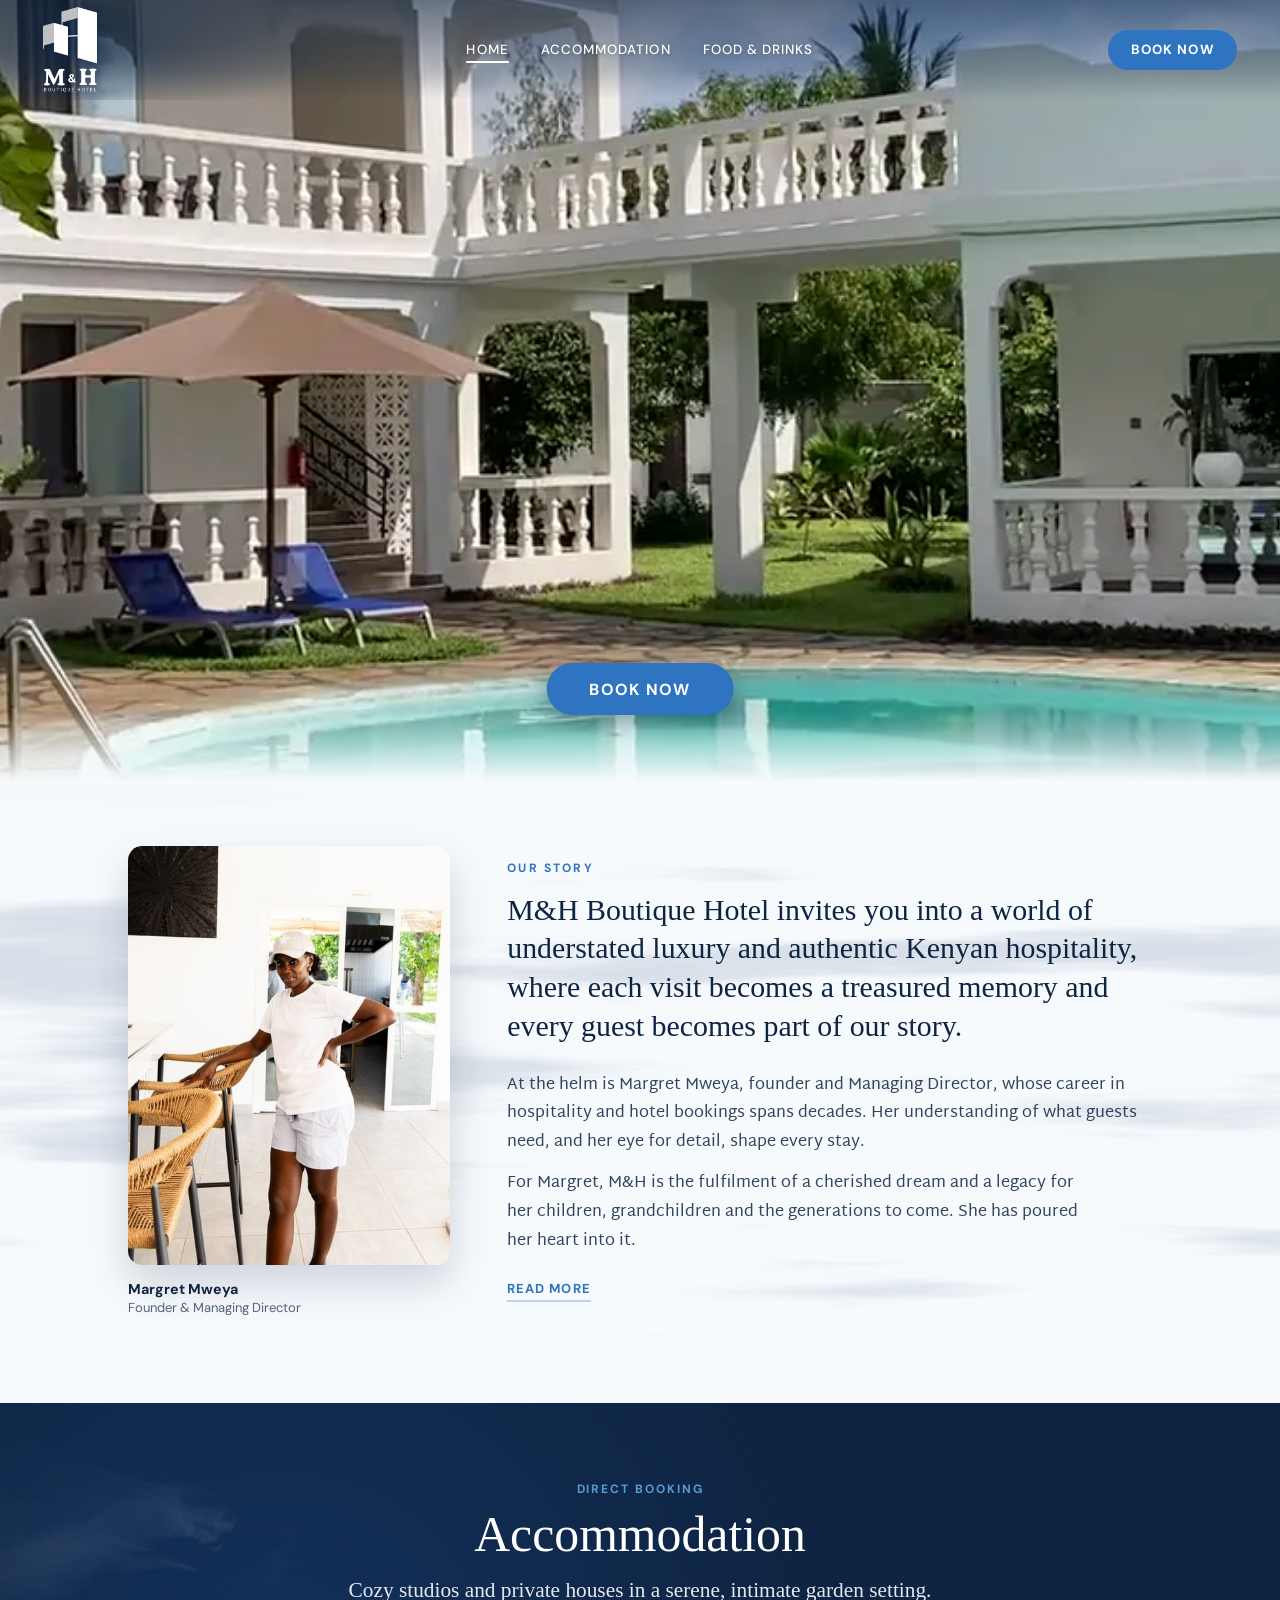
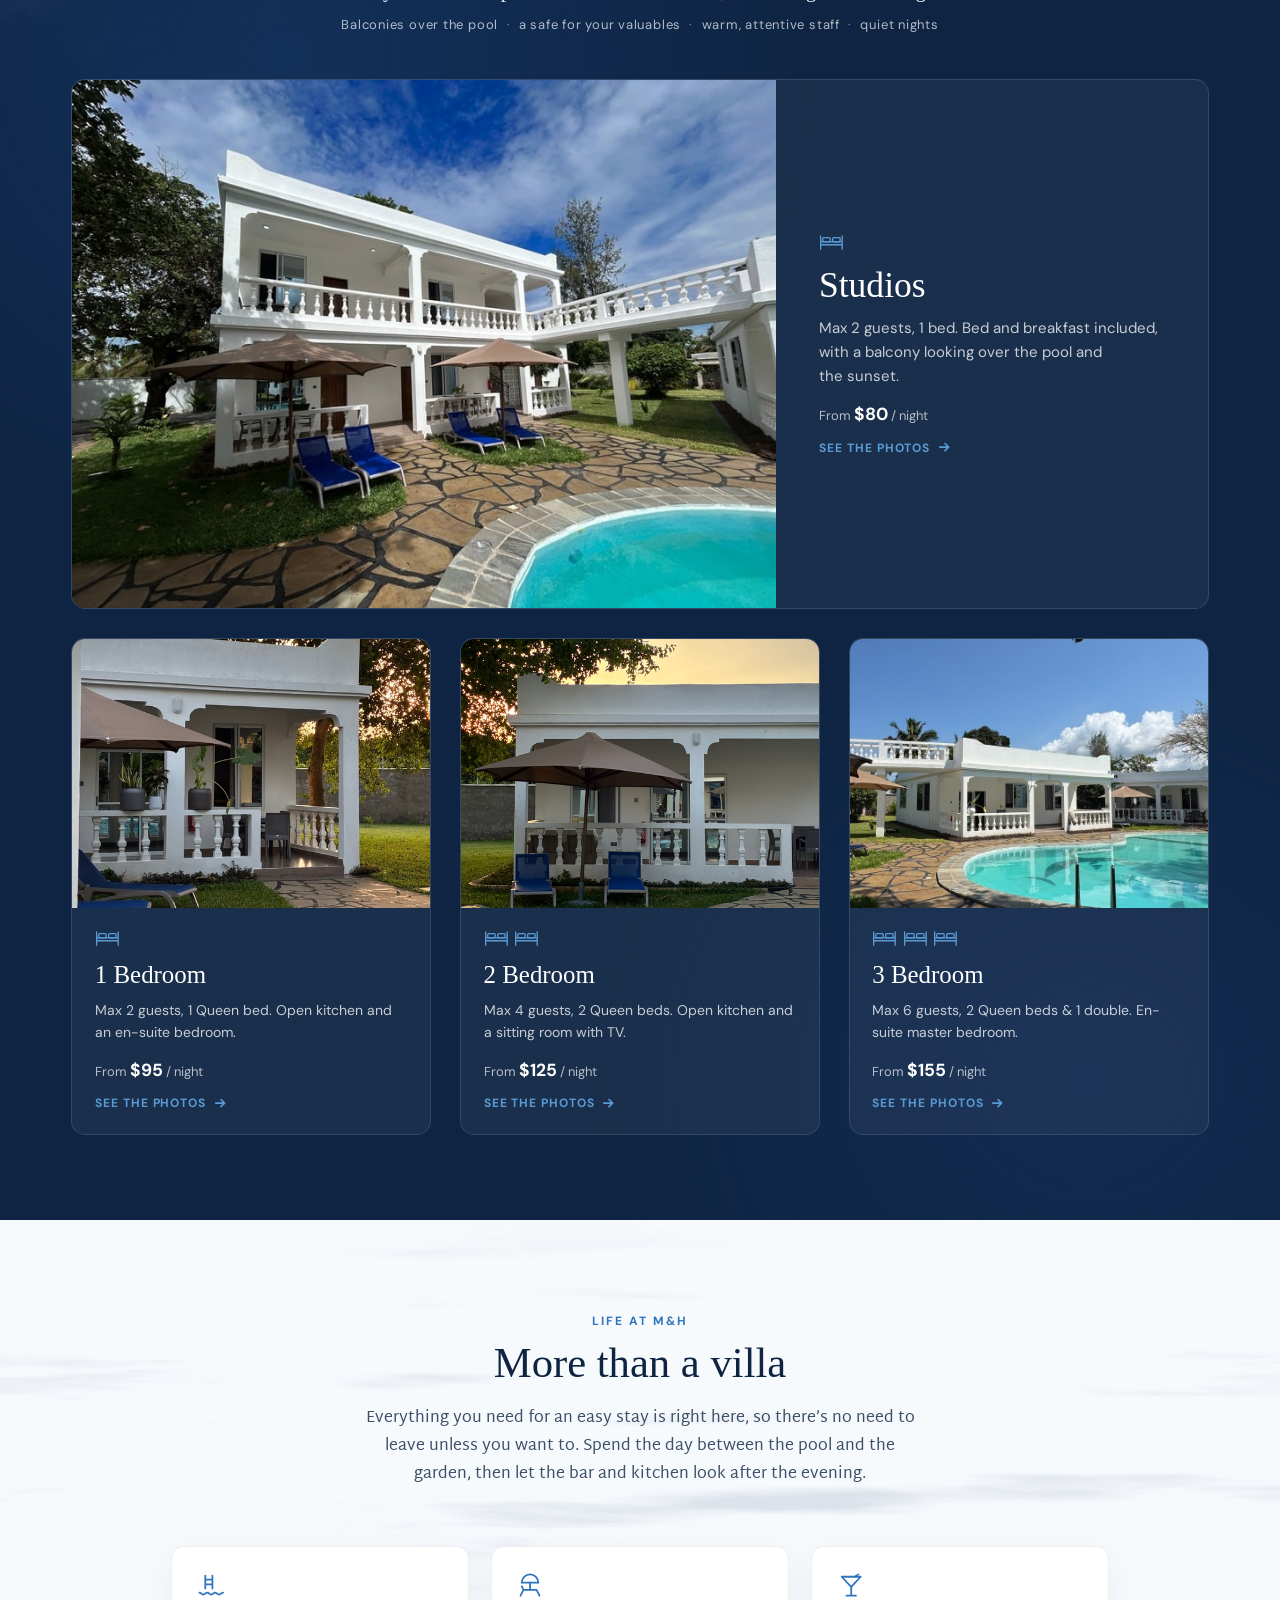
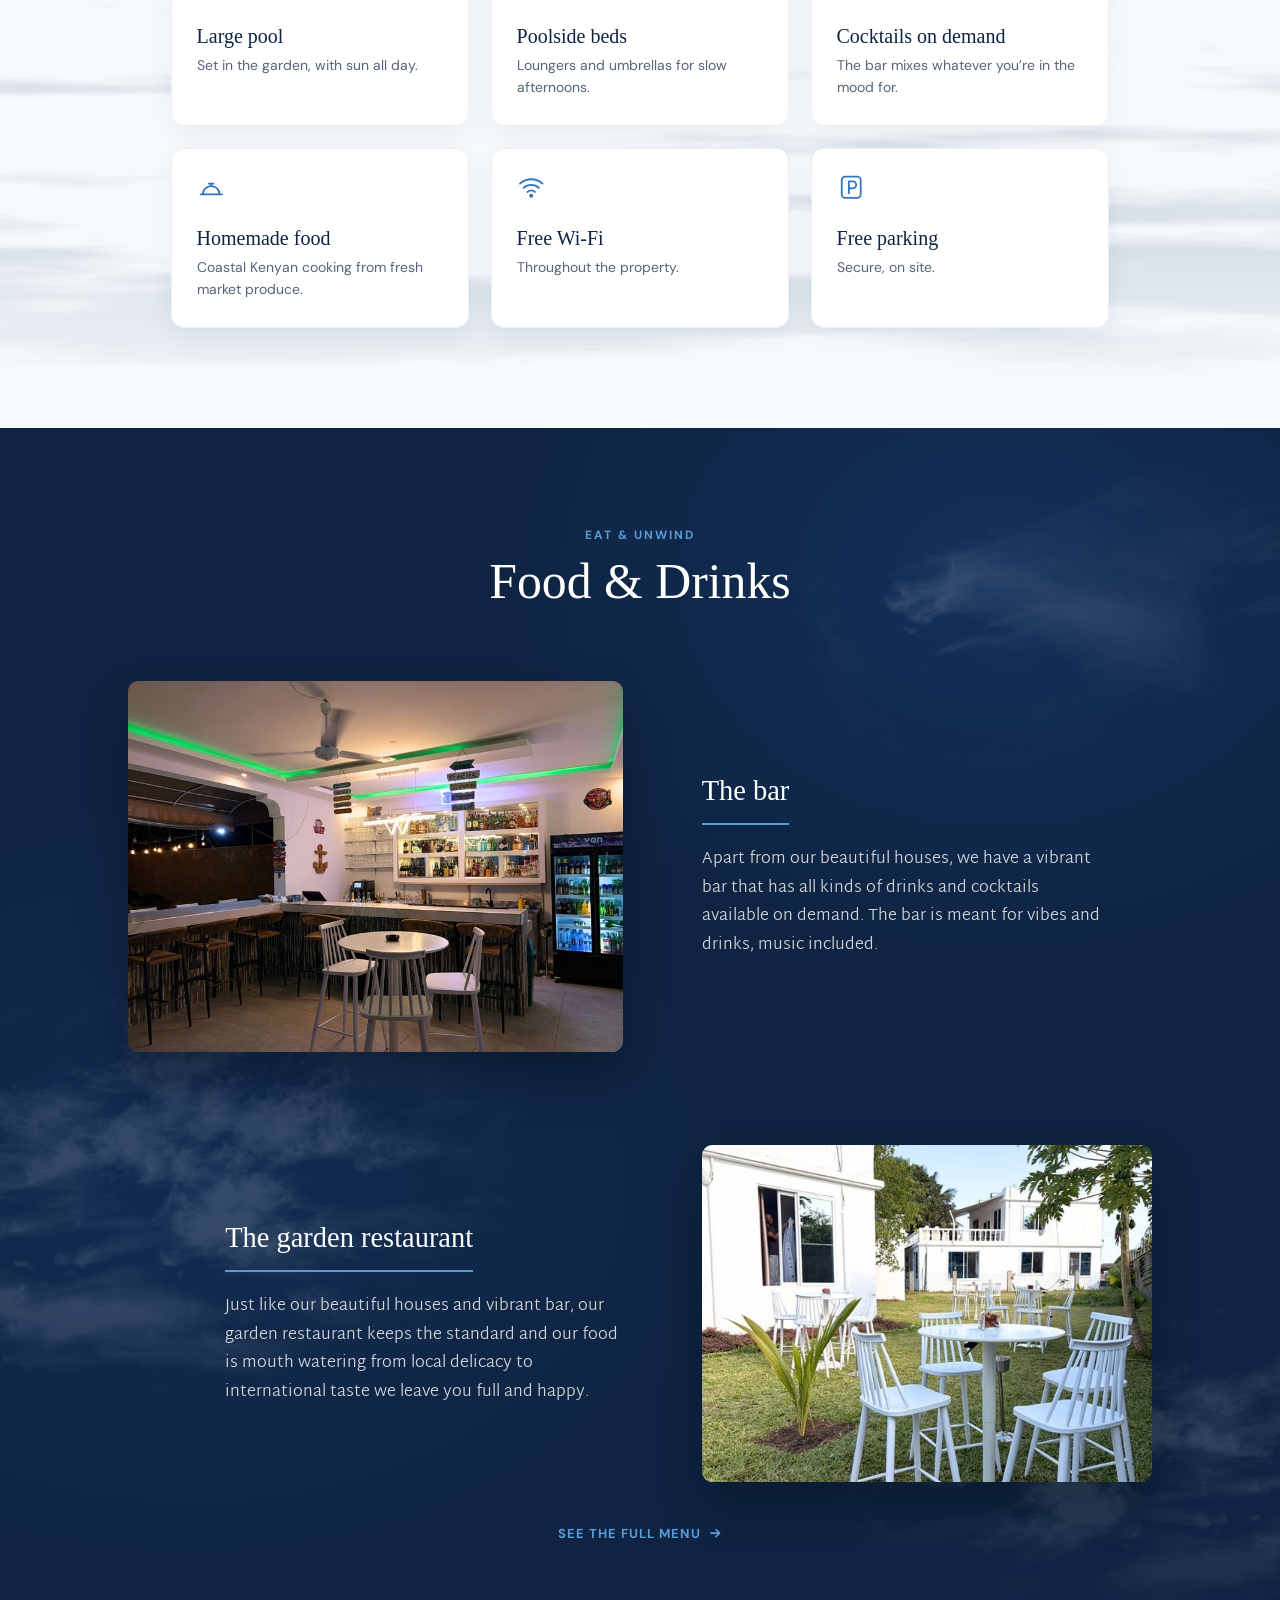
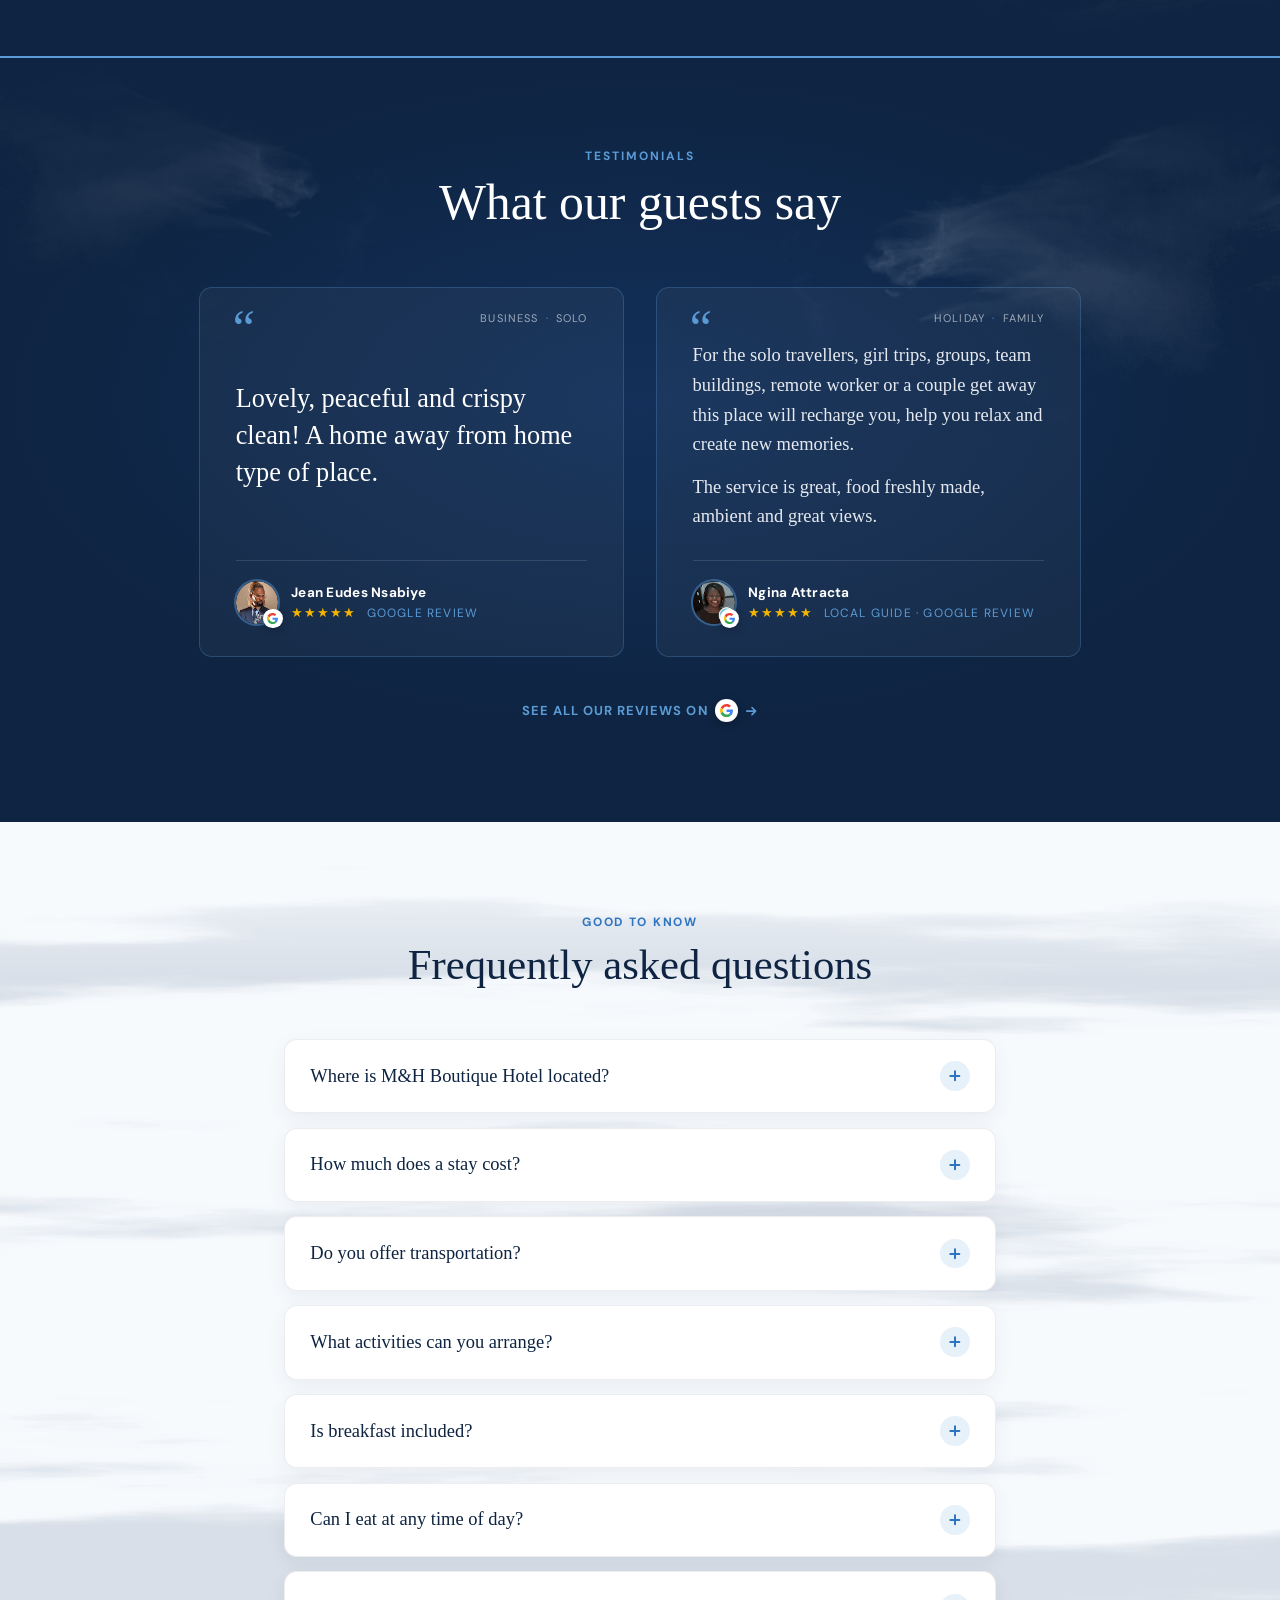
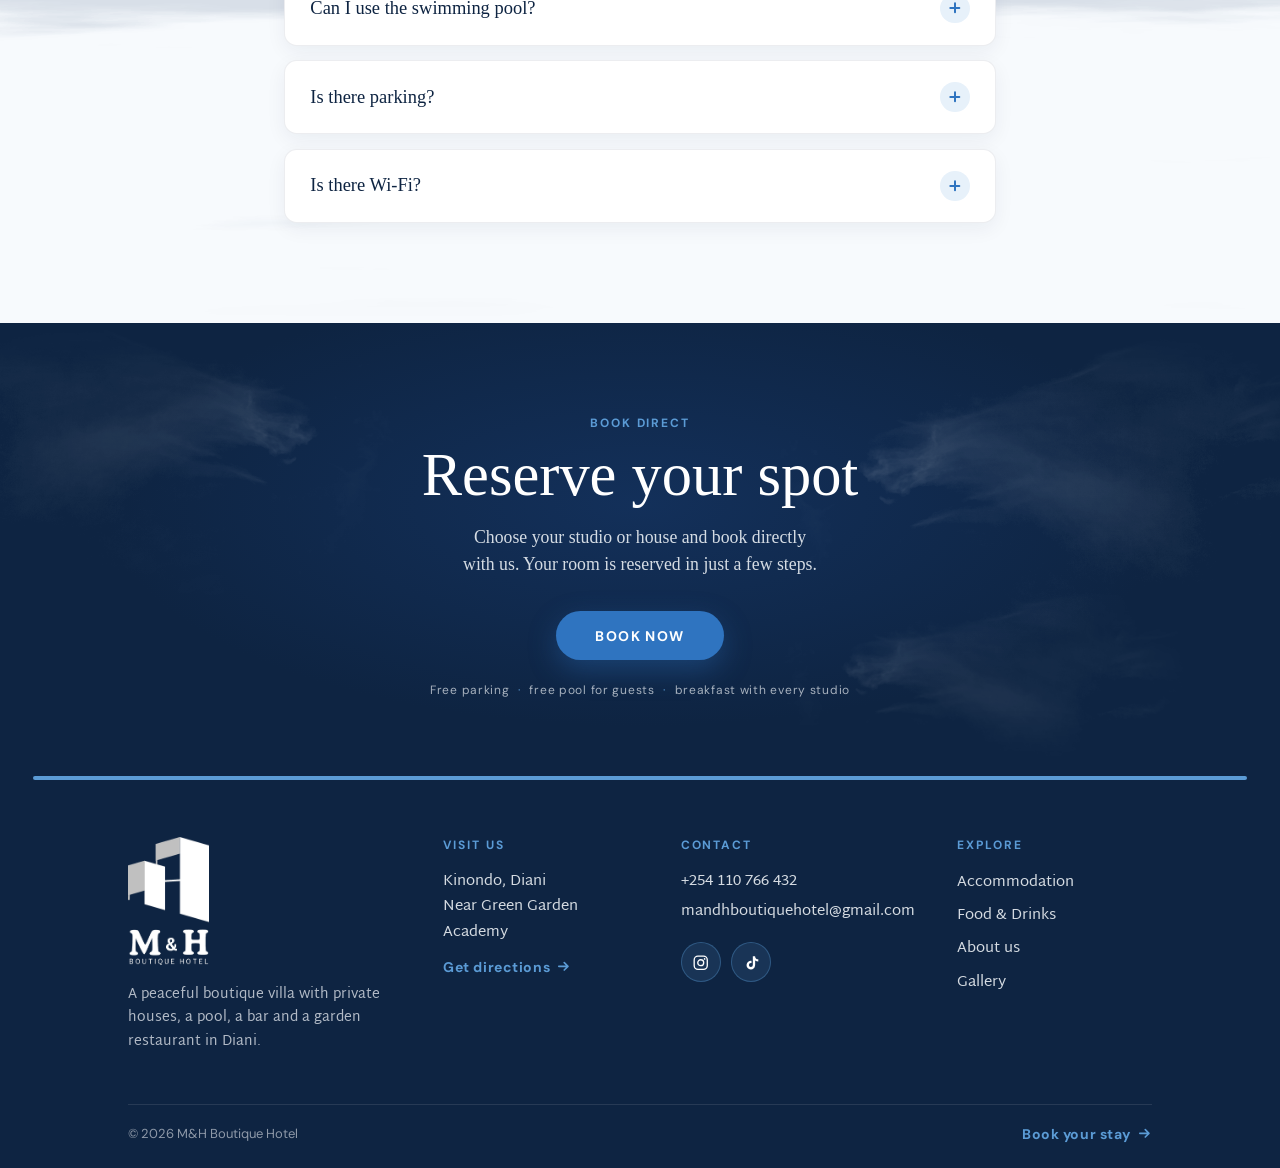
==== index.html @ e30b6ee9 "Home: clouds thicken down the page Accommodation keeps two smaller, scattered strands; Food & Drinks" ====
<!doctype html>
<html lang="en">
<head>
  <meta charset="utf-8">
  <meta name="viewport" content="width=device-width, initial-scale=1">
  <title>M&amp;H BOUTIQUE HOTEL</title>
  <meta name="description" content="M&H Boutique Hotel – an oasis of peace just outside Diani Beach, Kenya. Studios and 1, 2 and 3 bedroom houses with pool, bar and restaurant.">
  <link rel="icon" type="image/png" href="assets/images/logo.png">
  <link rel="preconnect" href="https://fonts.googleapis.com">
  <link rel="preconnect" href="https://fonts.gstatic.com" crossorigin>
  <link href="https://fonts.googleapis.com/css2?family=DM+Sans:wght@300;400;700&family=Martel+Sans:wght@200;300;400;600;700&family=Tinos:ital,wght@0,400;0,700;1,400&display=swap" rel="stylesheet">
  <link rel="stylesheet" href="css/style.css">
</head>
<body>
<header class="site-header overlay">
  <a class="brand" href="index.html" aria-label="M&amp;H Boutique Hotel, home">
    <img class="logo-light" src="assets/images/logo-stack.png" alt="" width="191" height="300">
    <img class="logo-dark" src="assets/images/logo-stack-navy.png" alt="" width="191" height="300">
  </a>
  <nav class="nav" id="site-nav" aria-label="Main">
    <a href="index.html" class="active" aria-current="page">Home</a>
    <a href="accommodation.html">Accommodation</a>
    <a href="food-drinks.html">Food &amp; Drinks</a>
    <a href="accommodation.html" class="nav-book">Book Now</a>
  </nav>
  <a href="accommodation.html" class="nav-cta">Book Now</a>
  <button class="nav-toggle" aria-label="Open menu" aria-controls="site-nav" aria-expanded="false"><span></span><span></span><span></span></button>
</header>
<main>

<section class="section hero" aria-label="Welcome">
  <div class="ph bg-photo" style="aspect-ratio:1440/768"><picture><source media="(max-width: 767px)" srcset="assets/images/hero-mobile-poster.webp" type="image/webp"><img src="assets/images/hero.jpg" alt="The pool and villas of M&amp;H Boutique Hotel" style="left:-1.53%;top:-24.09%;width:105.28%;height:148.05%" fetchpriority="high"></picture></div>
  <!-- Phones only: js/main.js attaches the sources, so desktop never downloads the video -->
  <video class="hero-video" muted loop playsinline preload="none" aria-hidden="true" data-av1="assets/video/hero-mobile-av1.mp4" data-mp4="assets/video/hero-mobile.mp4"></video>
  <h1 class="visually-hidden">M&amp;H Boutique Hotel, Diani</h1>
  <a class="abs center-x btn-cta" href="accommodation.html">Book Now</a>
</section>

<section class="section story" aria-labelledby="story-title">
  <div class="story-wrap">
    <figure class="story-photo">
      <img src="assets/images/margret-founder.jpg" alt="Margret Mweya, founder and Managing Director of M&amp;H Boutique Hotel" width="533" height="609">
      <figcaption><strong>Margret Mweya</strong>Founder &amp; Managing Director</figcaption>
    </figure>

    <div class="story-text">
      <h2 id="story-title">Our Story</h2>
      <p class="story-open">M&amp;H Boutique Hotel invites you into a world of understated luxury and authentic Kenyan
      hospitality, where each visit becomes a treasured memory and every guest becomes part of our story.</p>

      <p>At the helm is Margret Mweya, founder and Managing Director, whose career in hospitality and hotel
      bookings spans decades. Her understanding of what guests need, and her eye for detail, shape every stay.</p>
      <p>For Margret, M&amp;H is the fulfilment of a cherished dream and a legacy for her children, grandchildren
      and the generations to come. She has poured her heart&nbsp;into&nbsp;it.</p>
      <a class="story-link" href="about-us.html#story" aria-label="Read more of Margret’s story">Read more</a>

    </div>
  </div>
</section>

<section class="section sky-section acc" id="houses" aria-labelledby="acc-title">
  <div class="sky-layer" aria-hidden="true">
    <img class="cirrus cirrus--wisp" src="assets/images/cirrus-wisp.webp" alt="" loading="lazy">
    <img class="cirrus cirrus--streaks" src="assets/images/cirrus-streaks.webp" alt="" loading="lazy">
  </div>
  <div class="acc-wrap">
    <header class="acc-head">
      <p class="section-eyebrow">Direct booking</p>
      <h2 id="acc-title">Accommodation</h2>
      <p class="acc-lead">Cozy studios and private houses in a serene, intimate garden setting.</p>
      <p class="acc-perks">Balconies over the pool <span aria-hidden="true">·</span> a safe for your valuables <span aria-hidden="true">·</span> warm, attentive staff <span aria-hidden="true">·</span> quiet nights</p>
    </header>
    <div class="acc-grid">
    <a class="acc-card acc-card--wide" href="accommodation.html#studio-rooms" data-room-gallery="gallery-studios" aria-haspopup="dialog">
      <div class="acc-photo"><img src="assets/images/2985c23bfe01b9428196220fec3acae5.jpg" alt="Studio rooms at M&amp;H Boutique Hotel, beside the pool" style="object-position:40% 45%" loading="lazy"></div>
      <div class="acc-body">
        <div class="acc-beds"><svg viewBox="0 0 30 22" aria-hidden="true"><path d="M2 20V3M28 20V3M2 14h26M2 10.5h26"/><rect x="4.5" y="5.5" width="9" height="5" rx="1.2"/><rect x="16.5" y="5.5" width="9" height="5" rx="1.2"/></svg></div>
        <h3>Studios</h3>
        <p class="acc-info">Max 2 guests, 1 bed. Bed and breakfast included, with a balcony looking over the pool and the sunset.</p>
        <p class="acc-price">From <strong>$80</strong> / night</p>
        <span class="acc-more">See the photos <svg viewBox="0 0 16 16" aria-hidden="true"><path d="M3 8h10M9 4l4 4-4 4"/></svg></span>
      </div>
    </a>
    <a class="acc-card" href="accommodation.html#one-bedroom" data-room-gallery="gallery-one" aria-haspopup="dialog">
      <div class="acc-photo"><img src="assets/images/661b48ffe552a0b518bd520833e53206.jpg" alt="The one bedroom house" style="object-position:50% 55%" loading="lazy"></div>
      <div class="acc-body">
        <div class="acc-beds"><svg viewBox="0 0 30 22" aria-hidden="true"><path d="M2 20V3M28 20V3M2 14h26M2 10.5h26"/><rect x="4.5" y="5.5" width="9" height="5" rx="1.2"/><rect x="16.5" y="5.5" width="9" height="5" rx="1.2"/></svg></div>
        <h3>1 Bedroom</h3>
        <p class="acc-info">Max 2 guests, 1 Queen bed. Open kitchen and an en-suite bedroom.</p>
        <p class="acc-price">From <strong>$95</strong> / night</p>
        <span class="acc-more">See the photos <svg viewBox="0 0 16 16" aria-hidden="true"><path d="M3 8h10M9 4l4 4-4 4"/></svg></span>
      </div>
    </a>
    <a class="acc-card" href="accommodation.html#two-bedroom" data-room-gallery="gallery-two" aria-haspopup="dialog">
      <div class="acc-photo"><img src="assets/images/17254d02a615ac41cd992921decb5b8c.png" alt="The two bedroom house" style="object-position:50% 62%" loading="lazy"></div>
      <div class="acc-body">
        <div class="acc-beds"><svg viewBox="0 0 30 22" aria-hidden="true"><path d="M2 20V3M28 20V3M2 14h26M2 10.5h26"/><rect x="4.5" y="5.5" width="9" height="5" rx="1.2"/><rect x="16.5" y="5.5" width="9" height="5" rx="1.2"/></svg><svg viewBox="0 0 30 22" aria-hidden="true"><path d="M2 20V3M28 20V3M2 14h26M2 10.5h26"/><rect x="4.5" y="5.5" width="9" height="5" rx="1.2"/><rect x="16.5" y="5.5" width="9" height="5" rx="1.2"/></svg></div>
        <h3>2 Bedroom</h3>
        <p class="acc-info">Max 4 guests, 2 Queen beds. Open kitchen and a sitting room with TV.</p>
        <p class="acc-price">From <strong>$125</strong> / night</p>
        <span class="acc-more">See the photos <svg viewBox="0 0 16 16" aria-hidden="true"><path d="M3 8h10M9 4l4 4-4 4"/></svg></span>
      </div>
    </a>
    <a class="acc-card" href="accommodation.html#three-bedroom" data-room-gallery="gallery-three" aria-haspopup="dialog">
      <div class="acc-photo"><img src="assets/images/three-bedroom.jpg" alt="The three bedroom house" style="object-position:50% 50%" loading="lazy"></div>
      <div class="acc-body">
        <div class="acc-beds"><svg viewBox="0 0 30 22" aria-hidden="true"><path d="M2 20V3M28 20V3M2 14h26M2 10.5h26"/><rect x="4.5" y="5.5" width="9" height="5" rx="1.2"/><rect x="16.5" y="5.5" width="9" height="5" rx="1.2"/></svg><svg viewBox="0 0 30 22" aria-hidden="true"><path d="M2 20V3M28 20V3M2 14h26M2 10.5h26"/><rect x="4.5" y="5.5" width="9" height="5" rx="1.2"/><rect x="16.5" y="5.5" width="9" height="5" rx="1.2"/></svg><svg viewBox="0 0 30 22" aria-hidden="true"><path d="M2 20V3M28 20V3M2 14h26M2 10.5h26"/><rect x="4.5" y="5.5" width="9" height="5" rx="1.2"/><rect x="16.5" y="5.5" width="9" height="5" rx="1.2"/></svg></div>
        <h3>3 Bedroom</h3>
        <p class="acc-info">Max 6 guests, 2 Queen beds &amp; 1 double. En-suite master bedroom.</p>
        <p class="acc-price">From <strong>$155</strong> / night</p>
        <span class="acc-more">See the photos <svg viewBox="0 0 16 16" aria-hidden="true"><path d="M3 8h10M9 4l4 4-4 4"/></svg></span>
      </div>
    </a>
    </div>
  </div>
</section>

<section class="section amenities" aria-labelledby="amenities-title">
  <div class="amenities-wrap">
    <header class="amenities-head">
      <p class="section-eyebrow">Life at M&amp;H</p>
      <h2 id="amenities-title">More than a villa</h2>
      <p>Everything you need for an easy stay is right here, so there&rsquo;s no need to leave unless you want to.
      Spend the day between the pool and the garden, then let the bar and kitchen look after the evening.</p>
    </header>
    <ul class="amenities-grid">
      <li>
        <svg viewBox="0 0 24 24" aria-hidden="true"><path d="M7 3v11M13 3v11M7 6.5h6M7 10.5h6"/><path d="M2 17.5c1.7 0 1.7 1.5 3.3 1.5s1.7-1.5 3.4-1.5 1.6 1.5 3.3 1.5 1.7-1.5 3.3-1.5 1.7 1.5 3.4 1.5 1.6-1.5 3.3-1.5"/></svg>
        <h3>Large pool</h3>
        <p>Set in the garden, with sun all day.</p>
      </li>
      <li>
        <svg viewBox="0 0 24 24" aria-hidden="true"><path d="M4 9a7 7 0 0 1 14 0z"/><path d="M11 9v6"/><path d="M3 20l2.5-5h11L19 20M5.5 15 4 12"/></svg>
        <h3>Poolside beds</h3>
        <p>Loungers and umbrellas for slow afternoons.</p>
      </li>
      <li>
        <svg viewBox="0 0 24 24" aria-hidden="true"><path d="M4 4h16l-8 8.5z"/><path d="M12 12.5V20M8 20h8M15 4l3-2"/></svg>
        <h3>Cocktails on demand</h3>
        <p>The bar mixes whatever you&rsquo;re in the mood for.</p>
      </li>
      <li>
        <svg viewBox="0 0 24 24" aria-hidden="true"><path d="M3 18h18M5 18a7 7 0 0 1 14 0"/><path d="M12 11V9M10 9h4"/></svg>
        <h3>Homemade food</h3>
        <p>Coastal Kenyan cooking from fresh market produce.</p>
      </li>
      <li>
        <svg viewBox="0 0 24 24" aria-hidden="true"><path d="M2.5 9a14 14 0 0 1 19 0M5.5 12.5a9.5 9.5 0 0 1 13 0M8.8 16a5 5 0 0 1 6.4 0"/><circle cx="12" cy="19.2" r=".9"/></svg>
        <h3>Free Wi&#8209;Fi</h3>
        <p>Throughout the property.</p>
      </li>
      <li>
        <svg viewBox="0 0 24 24" aria-hidden="true"><rect x="4" y="3" width="16" height="18" rx="3"/><path d="M10 17V7h3.2a3 3 0 0 1 0 6H10"/></svg>
        <h3>Free parking</h3>
        <p>Secure, on site.</p>
      </li>
    </ul>
  </div>
</section>

<section class="section sky-section barfood" id="food-drinks" aria-labelledby="barfood-title">
  <div class="sky-layer" aria-hidden="true">
    <img class="cirrus cirrus--wisp" src="assets/images/cirrus-wisp.webp" alt="" loading="lazy">
    <img class="cirrus cirrus--streaks" src="assets/images/cirrus-streaks.webp" alt="" loading="lazy">
    <img class="cirrus cirrus--streaks cirrus--x1" src="assets/images/cirrus-streaks.webp" alt="" loading="lazy">
  </div>
  <div class="barfood-wrap">
    <header class="barfood-head">
      <p class="section-eyebrow">Eat &amp; unwind</p>
      <h2 id="barfood-title">Food &amp; Drinks</h2>
    </header>
    <div class="bf-row">
      <div class="bf-photo"><img src="assets/images/50f26ce018e3734990c094f4a183dbc6.jpg" alt="The hotel bar" loading="lazy"></div>
      <div class="bf-text">
        <h3>The bar</h3>
        <p>Apart from our beautiful houses, we have a vibrant bar that has all kinds of drinks and cocktails available on demand. The bar is meant for vibes and drinks, music included.</p>
      </div>
    </div>
    <div class="bf-row bf-row--flip">
      <div class="bf-photo"><img src="assets/images/53abb70d645137b1c379ad800f0c5541.jpg" alt="The garden restaurant" style="object-position:50% 40%" loading="lazy"></div>
      <div class="bf-text">
        <h3>The garden restaurant</h3>
        <p>Just like our beautiful houses and vibrant bar, our garden restaurant keeps the standard and our food is mouth watering from local delicacy to international taste we leave you full and happy.</p>
      </div>
    </div>
    <a class="read-more" href="food-drinks.html#menu">See the full menu <svg viewBox="0 0 16 16" aria-hidden="true"><path d="M3 8h10M9 4l4 4-4 4"/></svg></a>
  </div>
</section>

<section class="section sky-section guests" aria-labelledby="guests-title">
  <div class="sky-layer" aria-hidden="true">
    <img class="cirrus cirrus--wisp" src="assets/images/cirrus-wisp.webp" alt="" loading="lazy">
    <img class="cirrus cirrus--streaks" src="assets/images/cirrus-streaks.webp" alt="" loading="lazy">
    <img class="cirrus cirrus--wisp cirrus--x1" src="assets/images/cirrus-wisp.webp" alt="" loading="lazy">
    <img class="cirrus cirrus--streaks cirrus--x2" src="assets/images/cirrus-streaks.webp" alt="" loading="lazy">
  </div>
  <!-- Google "G", drawn once and reused below -->
  <svg width="0" height="0" style="position:absolute" aria-hidden="true"><symbol id="g-logo" viewBox="0 0 48 48"><path fill="#EA4335" d="M24 9.5c3.54 0 6.71 1.22 9.21 3.6l6.85-6.85C35.9 2.38 30.47 0 24 0 14.62 0 6.51 5.38 2.56 13.22l7.98 6.19C12.43 13.72 17.74 9.5 24 9.5z"/><path fill="#4285F4" d="M46.98 24.55c0-1.57-.15-3.09-.38-4.55H24v9.02h12.94c-.58 2.96-2.26 5.48-4.78 7.18l7.73 6c4.51-4.18 7.09-10.36 7.09-17.65z"/><path fill="#FBBC05" d="M10.53 28.59c-.48-1.45-.76-2.99-.76-4.59s.27-3.14.76-4.59l-7.98-6.19C.92 16.46 0 20.12 0 24c0 3.88.92 7.54 2.56 10.78l7.97-6.19z"/><path fill="#34A853" d="M24 48c6.48 0 11.93-2.13 15.89-5.81l-7.73-6c-2.15 1.45-4.92 2.3-8.16 2.3-6.26 0-11.57-4.22-13.47-9.91l-7.98 6.19C6.51 42.62 14.62 48 24 48z"/></symbol></svg>
  <div class="guests-wrap">
  <header class="guests-head">
    <p class="section-eyebrow">Testimonials</p>
    <h2 id="guests-title">What our guests say</h2>
  </header>
  <div class="quote-cards">
      <figure class="quote-card quote-card--short">
        <p class="trip-tags">Business <span aria-hidden="true">·</span> Solo</p>
        <blockquote>Lovely, peaceful and crispy clean! A home away from home type of place.</blockquote>
        <figcaption class="reviewer">
          <span class="avatar"><img src="assets/images/Jean.png" alt="" width="48" height="48" loading="lazy"><span class="g-chip g-chip--badge"><svg class="g-logo" viewBox="0 0 48 48" aria-hidden="true"><use href="#g-logo"/></svg></span></span>
          <span><span class="who">Jean Eudes Nsabiye</span><span class="from"><span class="stars" role="img" aria-label="Rated 5 out of 5">★★★★★</span> Google review</span></span>
        </figcaption>
      </figure>
      <figure class="quote-card">
        <p class="trip-tags">Holiday <span aria-hidden="true">·</span> Family</p>
        <blockquote>
          <p>For the solo travellers, girl trips, groups, team buildings, remote worker or a couple get away this place will recharge you, help you relax and create new memories.</p>
          <p>The service is great, food freshly made, ambient and great views.</p>
        </blockquote>
        <figcaption class="reviewer">
          <span class="avatar"><img src="assets/images/ngina.png" alt="" width="48" height="48" loading="lazy"><span class="g-chip g-chip--badge"><svg class="g-logo" viewBox="0 0 48 48" aria-hidden="true"><use href="#g-logo"/></svg></span></span>
          <span><span class="who">Ngina Attracta</span><span class="from"><span class="stars" role="img" aria-label="Rated 5 out of 5">★★★★★</span> Local Guide <span aria-hidden="true">·</span> Google review</span></span>
        </figcaption>
      </figure>
  </div>
  <a class="read-more" href="https://share.google/hauwKACoPQos9Qvp8" target="_blank" rel="noopener" aria-label="See all our reviews on Google">See all our reviews on <span class="g-chip"><svg class="g-logo" viewBox="0 0 48 48" aria-hidden="true"><use href="#g-logo"/></svg></span> <svg viewBox="0 0 16 16" aria-hidden="true"><path d="M3 8h10M9 4l4 4-4 4"/></svg></a>
  </div>
</section>

<section class="section faq" id="faq" aria-labelledby="faq-title">
  <div class="faq-wrap">
    <header class="faq-head">
      <p class="faq-eyebrow">Good to know</p>
      <h2 id="faq-title">Frequently asked questions</h2>
    </header>
    <div class="faq-list">
      <div class="faq-item">
        <h3><button class="faq-q" type="button" aria-expanded="false" aria-controls="faq-a1" id="faq-q1">Where is M&amp;H Boutique Hotel located?<span class="faq-icon" aria-hidden="true"></span></button></h3>
        <div class="faq-a" id="faq-a1" role="region" aria-labelledby="faq-q1">
          <div class="faq-a-inner">
            <p>We are located in Diani, Kwale (Kinondo ward), Kenya, close to Green Garden Academy. It's a quiet, private spot just outside the lively village of Diani.</p>
            <a class="faq-link" href="https://www.google.com/maps/dir/?api=1&amp;destination=-4.3723307,39.5253217" target="_blank" rel="noopener">Get directions <svg viewBox="0 0 16 16" aria-hidden="true"><path d="M3 8h10M9 4l4 4-4 4"/></svg></a>
          </div>
        </div>
      </div>
      <div class="faq-item">
        <h3><button class="faq-q" type="button" aria-expanded="false" aria-controls="faq-a2" id="faq-q2">How much does a stay cost?<span class="faq-icon" aria-hidden="true"></span></button></h3>
        <div class="faq-a" id="faq-a2" role="region" aria-labelledby="faq-q2">
          <div class="faq-a-inner">
            <p>Our nightly rates start from:</p>
            <ul class="faq-prices">
              <li><span>Studio (bed &amp; breakfast)</span><strong>$80</strong></li>
              <li><span>1 Bedroom house</span><strong>$95</strong></li>
              <li><span>2 Bedroom house</span><strong>$125</strong></li>
              <li><span>3 Bedroom house</span><strong>$155</strong></li>
            </ul>
            <a class="faq-link" href="accommodation.html">See the rooms <svg viewBox="0 0 16 16" aria-hidden="true"><path d="M3 8h10M9 4l4 4-4 4"/></svg></a>
          </div>
        </div>
      </div>
      <div class="faq-item">
        <h3><button class="faq-q" type="button" aria-expanded="false" aria-controls="faq-a3" id="faq-q3">Do you offer transportation?<span class="faq-icon" aria-hidden="true"></span></button></h3>
        <div class="faq-a" id="faq-a3" role="region" aria-labelledby="faq-q3">
          <div class="faq-a-inner">
            <p>Yes. Any of our guests can request transportation, just let us know when you book or during your stay.</p>
          </div>
        </div>
      </div>
      <div class="faq-item">
        <h3><button class="faq-q" type="button" aria-expanded="false" aria-controls="faq-a-acts" id="faq-q-acts">What activities can you arrange?<span class="faq-icon" aria-hidden="true"></span></button></h3>
        <div class="faq-a" id="faq-a-acts" role="region" aria-labelledby="faq-q-acts">
          <div class="faq-a-inner">
            <p>Our reception can book all of these for you. Just ask when you arrive.</p>
            <ul class="faq-acts">
              <li><span>On the water</span>Kite surfing, sailing, snorkelling, deep-sea fishing</li>
              <li><span>On land</span>Golf (15 minutes away), safaris</li>
              <li><span>Day trips</span>Wasini Island, Mombasa Old Town</li>
            </ul>
          </div>
        </div>
      </div>
      <div class="faq-item">
        <h3><button class="faq-q" type="button" aria-expanded="false" aria-controls="faq-a4" id="faq-q4">Is breakfast included?<span class="faq-icon" aria-hidden="true"></span></button></h3>
        <div class="faq-a" id="faq-a4" role="region" aria-labelledby="faq-q4">
          <div class="faq-a-inner">
            <p>Breakfast is included with our studios, since they are the only rooms in the villa without a kitchen. The 1, 2 and 3 bedroom houses each have their own kitchen.</p>
          </div>
        </div>
      </div>
      <div class="faq-item">
        <h3><button class="faq-q" type="button" aria-expanded="false" aria-controls="faq-a-dine" id="faq-q-dine">Can I eat at any time of day?<span class="faq-icon" aria-hidden="true"></span></button></h3>
        <div class="faq-a" id="faq-a-dine" role="region" aria-labelledby="faq-q-dine">
          <div class="faq-a-inner">
            <p>Yes. Our kitchen is open all day for breakfast, lunch and dinner, and the bar serves drinks and cocktails on the terrace.</p>
            <a class="faq-link" href="food-drinks.html#menu">See the full menu <svg viewBox="0 0 16 16" aria-hidden="true"><path d="M3 8h10M9 4l4 4-4 4"/></svg></a>
          </div>
        </div>
      </div>
      <div class="faq-item">
        <h3><button class="faq-q" type="button" aria-expanded="false" aria-controls="faq-a5" id="faq-q5">Can I use the swimming pool?<span class="faq-icon" aria-hidden="true"></span></button></h3>
        <div class="faq-a" id="faq-a5" role="region" aria-labelledby="faq-q5">
          <div class="faq-a-inner">
            <p>Yes. All our guests swim for free. Non-guests can swim for KSh 1,000, and anyone who spends KSh 5,000 at the bar gets to swim for free as well.</p>
          </div>
        </div>
      </div>
      <div class="faq-item">
        <h3><button class="faq-q" type="button" aria-expanded="false" aria-controls="faq-a6" id="faq-q6">Is there parking?<span class="faq-icon" aria-hidden="true"></span></button></h3>
        <div class="faq-a" id="faq-a6" role="region" aria-labelledby="faq-q6">
          <div class="faq-a-inner">
            <p>Yes. Parking is free for all our guests.</p>
          </div>
        </div>
      </div>
      <div class="faq-item">
        <h3><button class="faq-q" type="button" aria-expanded="false" aria-controls="faq-a-wifi" id="faq-q-wifi">Is there Wi-Fi?<span class="faq-icon" aria-hidden="true"></span></button></h3>
        <div class="faq-a" id="faq-a-wifi" role="region" aria-labelledby="faq-q-wifi">
          <div class="faq-a-inner">
            <p>Yes. Wi-Fi is free for all guests across the property.</p>
          </div>
        </div>
      </div>
    </div>
  </div>
</section>
</main>
<footer class="site-footer">
  <section class="footer-cta sky-section" id="reserve" aria-labelledby="reserve-title">
    <div class="sky-layer" aria-hidden="true">
      <img class="cirrus cirrus--wisp" src="assets/images/cirrus-wisp.webp" alt="" loading="lazy">
      <img class="cirrus cirrus--streaks" src="assets/images/cirrus-streaks.webp" alt="" loading="lazy">
      <!-- denser sky here than in the sections above: the clouds thicken down the page -->
      <img class="cirrus cirrus--wisp cirrus--x1" src="assets/images/cirrus-wisp.webp" alt="" loading="lazy">
      <img class="cirrus cirrus--streaks cirrus--x2" src="assets/images/cirrus-streaks.webp" alt="" loading="lazy">
      <img class="cirrus cirrus--streaks cirrus--x3" src="assets/images/cirrus-streaks.webp" alt="" loading="lazy">
      <img class="cirrus cirrus--wisp cirrus--x4" src="assets/images/cirrus-wisp.webp" alt="" loading="lazy">
    </div>
    <div class="footer-cta-inner">
      <p class="footer-cta-eyebrow">Book direct</p>
      <h2 id="reserve-title">Reserve your spot</h2>
      <p class="footer-cta-lead">Choose your studio or house and book directly with us. Your room is reserved in just a few steps.</p>
      <a class="footer-cta-btn" href="accommodation.html">Book now</a>
      <p class="footer-cta-perks">Free parking <span aria-hidden="true">·</span> free pool for guests <span aria-hidden="true">·</span> breakfast with every studio</p>
    </div>
  </section>
  <div class="footer-rule"></div>
  <div class="footer-main">
    <div class="footer-brand">
      <a href="index.html" aria-label="M&amp;H Boutique Hotel, home"><img src="assets/images/logo-stack.png" alt="M&amp;H Boutique Hotel" width="191" height="300" loading="lazy"></a>
      <p>A peaceful boutique villa with private houses, a pool, a bar and a garden restaurant in Diani.</p>
    </div>
    <div class="footer-col">
      <h4>Visit us</h4>
      <p>Kinondo, Diani<br>Near Green Garden Academy</p>
      <a class="footer-arrow" href="https://www.google.com/maps/dir/?api=1&amp;destination=-4.3723307,39.5253217" target="_blank" rel="noopener">Get directions <svg viewBox="0 0 16 16" aria-hidden="true"><path d="M3 8h10M9 4l4 4-4 4"/></svg></a>
    </div>
    <div class="footer-col">
      <h4>Contact</h4>
      <a class="footer-contact" href="tel:+254110766432">+254 110 766 432</a>
      <a class="footer-contact" href="mailto:mandhboutiquehotel@gmail.com">mandhboutiquehotel@gmail.com</a>
      <div class="footer-social">
        <a href="https://www.instagram.com/mandh_boutique_hotel/" target="_blank" rel="noopener" aria-label="M&amp;H Boutique Hotel on Instagram"><svg viewBox="0 0 24 24" aria-hidden="true"><rect x="3" y="3" width="18" height="18" rx="5.2" fill="none" stroke="currentColor" stroke-width="1.8"/><circle cx="12" cy="12" r="4.1" fill="none" stroke="currentColor" stroke-width="1.8"/><circle cx="17.3" cy="6.7" r="1.15" fill="currentColor"/></svg></a>
        <a href="https://www.tiktok.com/@mandhboutiquehotel" target="_blank" rel="noopener" aria-label="M&amp;H Boutique Hotel on TikTok"><svg viewBox="0 0 24 24" aria-hidden="true"><path fill="currentColor" d="M16.6 3h-3.1v12.2a2.7 2.7 0 1 1-2.7-2.7c.3 0 .6 0 .9.1V9.4a5.9 5.9 0 1 0 5 5.8V9a7.4 7.4 0 0 0 4.3 1.4V7.3A4.4 4.4 0 0 1 16.6 3z"/></svg></a>
      </div>
    </div>
    <nav class="footer-col" aria-label="Footer">
      <h4>Explore</h4>
      <ul class="footer-nav">
        <li><a href="accommodation.html">Accommodation</a></li>
        <li><a href="food-drinks.html">Food &amp; Drinks</a></li>
        <li><a href="about-us.html">About us</a></li>
        <li><a href="gallery.html">Gallery</a></li>
      </ul>
    </nav>
  </div>
  <div class="footer-bottom">
    <p>&copy; <span class="footer-year">2026</span> M&amp;H Boutique Hotel</p>
    <a class="footer-arrow" href="accommodation.html">Book your stay <svg viewBox="0 0 16 16" aria-hidden="true"><path d="M3 8h10M9 4l4 4-4 4"/></svg></a>
  </div>
</footer>
<dialog class="room-gallery" id="gallery-studios" aria-labelledby="gallery-studios-title">
  <div class="rg-panel">
    <header class="rg-head">
      <div>
        <p class="rg-eyebrow">Take a look inside</p>
        <h2 id="gallery-studios-title">Studios</h2>
      </div>
      <button class="rg-close" type="button" aria-label="Close photos"><svg viewBox="0 0 24 24" aria-hidden="true"><path d="M6 6l12 12M18 6L6 18"/></svg></button>
    </header>
    <div class="rg-stage" aria-roledescription="carousel" aria-label="Studios photos">
      <div class="rg-track">
        <figure class="rg-slide"><img data-src="assets/images/2985c23bfe01b9428196220fec3acae5.jpg" alt="The studios, upstairs and downstairs, beside the pool"><figcaption>The studios, upstairs and downstairs, beside the pool</figcaption></figure>
        <figure class="rg-slide"><img data-src="assets/images/d95a255e7ba1570403da1e9bc095d028.jpg" alt="A fresh, comfortable bed in every studio"><figcaption>A fresh, comfortable bed in every studio</figcaption></figure>
        <figure class="rg-slide"><img data-src="assets/images/4914f67b0f633942733f4e4cc954b13a.jpg" alt="Flatscreen TV and a door opening out to the pool"><figcaption>Flatscreen TV and a door opening out to the pool</figcaption></figure>
        <figure class="rg-slide"><img data-src="assets/images/1fd4ef676f9e98caedd9ea0f3e3eeedc.jpg" alt="Your own sitting area by the balcony"><figcaption>Your own sitting area by the balcony</figcaption></figure>
        <figure class="rg-slide"><img data-src="assets/images/c89a6e5c2a1f845dcf492004df71847a.jpg" alt="A modern en-suite shower room"><figcaption>A modern en-suite shower room</figcaption></figure>
        <figure class="rg-slide"><img data-src="assets/images/18f6525e96999387614866199952e11b.jpg" alt="The view over the garden and pool"><figcaption>The view over the garden and pool</figcaption></figure>
      </div>
      <button class="rg-nav rg-prev" type="button" aria-label="Previous photo"><svg viewBox="0 0 24 24" aria-hidden="true"><path d="M15 5l-7 7 7 7"/></svg></button>
      <button class="rg-nav rg-next" type="button" aria-label="Next photo"><svg viewBox="0 0 24 24" aria-hidden="true"><path d="M9 5l7 7-7 7"/></svg></button>
      <p class="rg-count" aria-live="polite"><span class="rg-now">1</span> / 6</p>
    </div>
    <div class="rg-thumbs">
        <button class="rg-thumb" type="button" aria-label="Photo 1: The studios, upstairs and downstairs, beside the pool"><img data-src="assets/images/2985c23bfe01b9428196220fec3acae5.jpg" alt=""></button>
        <button class="rg-thumb" type="button" aria-label="Photo 2: A fresh, comfortable bed in every studio"><img data-src="assets/images/d95a255e7ba1570403da1e9bc095d028.jpg" alt=""></button>
        <button class="rg-thumb" type="button" aria-label="Photo 3: Flatscreen TV and a door opening out to the pool"><img data-src="assets/images/4914f67b0f633942733f4e4cc954b13a.jpg" alt=""></button>
        <button class="rg-thumb" type="button" aria-label="Photo 4: Your own sitting area by the balcony"><img data-src="assets/images/1fd4ef676f9e98caedd9ea0f3e3eeedc.jpg" alt=""></button>
        <button class="rg-thumb" type="button" aria-label="Photo 5: A modern en-suite shower room"><img data-src="assets/images/c89a6e5c2a1f845dcf492004df71847a.jpg" alt=""></button>
        <button class="rg-thumb" type="button" aria-label="Photo 6: The view over the garden and pool"><img data-src="assets/images/18f6525e96999387614866199952e11b.jpg" alt=""></button>
    </div>
    <div class="rg-about">
      <p class="rg-facts">Max 2 guests <span aria-hidden="true">·</span> 1 bed <span aria-hidden="true">·</span> Bed &amp; breakfast</p>
      <p class="rg-desc">Our studios come with bed and breakfast. Each one has a flatscreen TV with a Netflix account for entertainment, a mini fridge, a hot water kettle for your morning coffee or tea, and a safe for your valuables. The balcony has a beautiful view of the pool and the sunset.</p>
      <ul class="rg-amenities">
          <li>Breakfast included</li>
          <li>Netflix TV</li>
          <li>Mini fridge</li>
          <li>Kettle</li>
          <li>In-room safe</li>
          <li>Pool &amp; sunset balcony</li>
      </ul>
    </div>
    <div class="rg-book">
      <p class="rg-price">From <strong>$80</strong> / night</p>
      <a class="rg-cta" href="accommodation.html?room=studio">Book now</a>
    </div>
  </div>
</dialog>
<dialog class="room-gallery" id="gallery-one" aria-labelledby="gallery-one-title">
  <div class="rg-panel">
    <header class="rg-head">
      <div>
        <p class="rg-eyebrow">Take a look inside</p>
        <h2 id="gallery-one-title">1 Bedroom house</h2>
      </div>
      <button class="rg-close" type="button" aria-label="Close photos"><svg viewBox="0 0 24 24" aria-hidden="true"><path d="M6 6l12 12M18 6L6 18"/></svg></button>
    </header>
    <div class="rg-stage" aria-roledescription="carousel" aria-label="1 Bedroom house photos">
      <div class="rg-track">
        <figure class="rg-slide"><img data-src="assets/images/661b48ffe552a0b518bd520833e53206.jpg" alt="Your private one bedroom house in the garden"><figcaption>Your private one bedroom house in the garden</figcaption></figure>
        <figure class="rg-slide"><img data-src="assets/images/e9b8dd192b5c07cb3d9728876b14229d.jpg" alt="A bright sitting room with Netflix TV"><figcaption>A bright sitting room with Netflix TV</figcaption></figure>
        <figure class="rg-slide"><img data-src="assets/images/65901cfc02d4f8b853c3056ecbad6d83.jpg" alt="An open kitchen for guests who like to cook"><figcaption>An open kitchen for guests who like to cook</figcaption></figure>
        <figure class="rg-slide"><img data-src="assets/images/c8a9076d49ba08f1c31ef9dd6fbae5e1.jpg" alt="The Queen bedroom"><figcaption>The Queen bedroom</figcaption></figure>
        <figure class="rg-slide"><img data-src="assets/images/56b1b434136370287b8585448ab6c5bc.jpg" alt="The en-suite shower room"><figcaption>The en-suite shower room</figcaption></figure>
        <figure class="rg-slide"><img data-src="assets/images/41067cb14434179882c65c8aa7aa1dc5.jpg" alt="The veranda, a few steps from the pool"><figcaption>The veranda, a few steps from the pool</figcaption></figure>
      </div>
      <button class="rg-nav rg-prev" type="button" aria-label="Previous photo"><svg viewBox="0 0 24 24" aria-hidden="true"><path d="M15 5l-7 7 7 7"/></svg></button>
      <button class="rg-nav rg-next" type="button" aria-label="Next photo"><svg viewBox="0 0 24 24" aria-hidden="true"><path d="M9 5l7 7-7 7"/></svg></button>
      <p class="rg-count" aria-live="polite"><span class="rg-now">1</span> / 6</p>
    </div>
    <div class="rg-thumbs">
        <button class="rg-thumb" type="button" aria-label="Photo 1: Your private one bedroom house in the garden"><img data-src="assets/images/661b48ffe552a0b518bd520833e53206.jpg" alt=""></button>
        <button class="rg-thumb" type="button" aria-label="Photo 2: A bright sitting room with Netflix TV"><img data-src="assets/images/e9b8dd192b5c07cb3d9728876b14229d.jpg" alt=""></button>
        <button class="rg-thumb" type="button" aria-label="Photo 3: An open kitchen for guests who like to cook"><img data-src="assets/images/65901cfc02d4f8b853c3056ecbad6d83.jpg" alt=""></button>
        <button class="rg-thumb" type="button" aria-label="Photo 4: The Queen bedroom"><img data-src="assets/images/c8a9076d49ba08f1c31ef9dd6fbae5e1.jpg" alt=""></button>
        <button class="rg-thumb" type="button" aria-label="Photo 5: The en-suite shower room"><img data-src="assets/images/56b1b434136370287b8585448ab6c5bc.jpg" alt=""></button>
        <button class="rg-thumb" type="button" aria-label="Photo 6: The veranda, a few steps from the pool"><img data-src="assets/images/41067cb14434179882c65c8aa7aa1dc5.jpg" alt=""></button>
    </div>
    <div class="rg-about">
      <p class="rg-facts">Max 2 guests <span aria-hidden="true">·</span> 1 Queen bed <span aria-hidden="true">·</span> En-suite bedroom</p>
      <p class="rg-desc">Our one bedroom house has an open kitchen with a fridge, microwave and toaster for guests who prefer to cook for themselves. The sitting room has a TV with Netflix for entertainment, the bedroom is en suite, and the balcony overlooks the swimming pool.</p>
      <ul class="rg-amenities">
          <li>Open kitchen</li>
          <li>Fridge, microwave &amp; toaster</li>
          <li>Netflix TV</li>
          <li>En-suite bedroom</li>
          <li>Pool-view balcony</li>
      </ul>
    </div>
    <div class="rg-book">
      <p class="rg-price">From <strong>$95</strong> / night</p>
      <a class="rg-cta" href="accommodation.html?room=one">Book now</a>
    </div>
  </div>
</dialog>
<dialog class="room-gallery" id="gallery-two" aria-labelledby="gallery-two-title">
  <div class="rg-panel">
    <header class="rg-head">
      <div>
        <p class="rg-eyebrow">Take a look inside</p>
        <h2 id="gallery-two-title">2 Bedroom house</h2>
      </div>
      <button class="rg-close" type="button" aria-label="Close photos"><svg viewBox="0 0 24 24" aria-hidden="true"><path d="M6 6l12 12M18 6L6 18"/></svg></button>
    </header>
    <div class="rg-stage" aria-roledescription="carousel" aria-label="2 Bedroom house photos">
      <div class="rg-track">
        <figure class="rg-slide"><img data-src="assets/images/17254d02a615ac41cd992921decb5b8c.png" alt="The two bedroom house at sunset"><figcaption>The two bedroom house at sunset</figcaption></figure>
        <figure class="rg-slide"><img data-src="assets/images/0c6e8169ad8847b1c4df9a3cc970d270.jpg" alt="A spacious sitting room with Netflix TV"><figcaption>A spacious sitting room with Netflix TV</figcaption></figure>
        <figure class="rg-slide"><img data-src="assets/images/0704de1acb7d78b37644c3c51700fa38.jpg" alt="Open kitchen and dining table"><figcaption>Open kitchen and dining table</figcaption></figure>
        <figure class="rg-slide"><img data-src="assets/images/19d788837d9b36e9adc173745824f212.jpg" alt="One of the two Queen bedrooms"><figcaption>One of the two Queen bedrooms</figcaption></figure>
        <figure class="rg-slide"><img data-src="assets/images/02c64264c1d1eb8edda57ec5a5726deb.jpg" alt="A modern shower room"><figcaption>A modern shower room</figcaption></figure>
        <figure class="rg-slide"><img data-src="assets/images/f1b4431375a7d8e01202efabcd6dfd6f.jpg" alt="The veranda and sun loungers outside"><figcaption>The veranda and sun loungers outside</figcaption></figure>
      </div>
      <button class="rg-nav rg-prev" type="button" aria-label="Previous photo"><svg viewBox="0 0 24 24" aria-hidden="true"><path d="M15 5l-7 7 7 7"/></svg></button>
      <button class="rg-nav rg-next" type="button" aria-label="Next photo"><svg viewBox="0 0 24 24" aria-hidden="true"><path d="M9 5l7 7-7 7"/></svg></button>
      <p class="rg-count" aria-live="polite"><span class="rg-now">1</span> / 6</p>
    </div>
    <div class="rg-thumbs">
        <button class="rg-thumb" type="button" aria-label="Photo 1: The two bedroom house at sunset"><img data-src="assets/images/17254d02a615ac41cd992921decb5b8c.png" alt=""></button>
        <button class="rg-thumb" type="button" aria-label="Photo 2: A spacious sitting room with Netflix TV"><img data-src="assets/images/0c6e8169ad8847b1c4df9a3cc970d270.jpg" alt=""></button>
        <button class="rg-thumb" type="button" aria-label="Photo 3: Open kitchen and dining table"><img data-src="assets/images/0704de1acb7d78b37644c3c51700fa38.jpg" alt=""></button>
        <button class="rg-thumb" type="button" aria-label="Photo 4: One of the two Queen bedrooms"><img data-src="assets/images/19d788837d9b36e9adc173745824f212.jpg" alt=""></button>
        <button class="rg-thumb" type="button" aria-label="Photo 5: A modern shower room"><img data-src="assets/images/02c64264c1d1eb8edda57ec5a5726deb.jpg" alt=""></button>
        <button class="rg-thumb" type="button" aria-label="Photo 6: The veranda and sun loungers outside"><img data-src="assets/images/f1b4431375a7d8e01202efabcd6dfd6f.jpg" alt=""></button>
    </div>
    <div class="rg-about">
      <p class="rg-facts">Max 4 guests <span aria-hidden="true">·</span> 2 Queen beds <span aria-hidden="true">·</span> 2 bathrooms</p>
      <p class="rg-desc">Our two bedroom house has an open kitchen with a fridge, microwave and toaster for guests who prefer to cook for themselves. The sitting room has a TV with Netflix for entertainment, there are two bathrooms (not en suite), and the balcony overlooks the swimming pool.</p>
      <ul class="rg-amenities">
          <li>Open kitchen</li>
          <li>Fridge, microwave &amp; toaster</li>
          <li>Netflix TV</li>
          <li>2 bathrooms</li>
          <li>Pool-view balcony</li>
      </ul>
    </div>
    <div class="rg-book">
      <p class="rg-price">From <strong>$125</strong> / night</p>
      <a class="rg-cta" href="accommodation.html?room=two">Book now</a>
    </div>
  </div>
</dialog>
<dialog class="room-gallery" id="gallery-three" aria-labelledby="gallery-three-title">
  <div class="rg-panel">
    <header class="rg-head">
      <div>
        <p class="rg-eyebrow">Take a look inside</p>
        <h2 id="gallery-three-title">3 Bedroom house</h2>
      </div>
      <button class="rg-close" type="button" aria-label="Close photos"><svg viewBox="0 0 24 24" aria-hidden="true"><path d="M6 6l12 12M18 6L6 18"/></svg></button>
    </header>
    <div class="rg-stage" aria-roledescription="carousel" aria-label="3 Bedroom house photos">
      <div class="rg-track">
        <figure class="rg-slide"><img data-src="assets/images/three-bedroom.jpg" alt="The three bedroom house right by the pool"><figcaption>The three bedroom house right by the pool</figcaption></figure>
        <figure class="rg-slide"><img data-src="assets/images/454f2f114ee460cfe7786d4cf3da7e3f.jpg" alt="Open-plan living, dining and kitchen"><figcaption>Open-plan living, dining and kitchen</figcaption></figure>
        <figure class="rg-slide"><img data-src="assets/images/1bd102ea8e337e97369219cf6e036bb7.jpg" alt="A long dining table for the whole group"><figcaption>A long dining table for the whole group</figcaption></figure>
        <figure class="rg-slide"><img data-src="assets/images/fbb549efdd8e2bf0d2d40a1dc94695eb.jpg" alt="The en-suite master bedroom"><figcaption>The en-suite master bedroom</figcaption></figure>
        <figure class="rg-slide"><img data-src="assets/images/bbdc27ed1c762eef9b4a54e09193f402.jpg" alt="A modern shower room"><figcaption>A modern shower room</figcaption></figure>
        <figure class="rg-slide"><img data-src="assets/images/7920f1f53eab623d0adb21bb97979d02.jpg" alt="The veranda overlooking the pool"><figcaption>The veranda overlooking the pool</figcaption></figure>
      </div>
      <button class="rg-nav rg-prev" type="button" aria-label="Previous photo"><svg viewBox="0 0 24 24" aria-hidden="true"><path d="M15 5l-7 7 7 7"/></svg></button>
      <button class="rg-nav rg-next" type="button" aria-label="Next photo"><svg viewBox="0 0 24 24" aria-hidden="true"><path d="M9 5l7 7-7 7"/></svg></button>
      <p class="rg-count" aria-live="polite"><span class="rg-now">1</span> / 6</p>
    </div>
    <div class="rg-thumbs">
        <button class="rg-thumb" type="button" aria-label="Photo 1: The three bedroom house right by the pool"><img data-src="assets/images/three-bedroom.jpg" alt=""></button>
        <button class="rg-thumb" type="button" aria-label="Photo 2: Open-plan living, dining and kitchen"><img data-src="assets/images/454f2f114ee460cfe7786d4cf3da7e3f.jpg" alt=""></button>
        <button class="rg-thumb" type="button" aria-label="Photo 3: A long dining table for the whole group"><img data-src="assets/images/1bd102ea8e337e97369219cf6e036bb7.jpg" alt=""></button>
        <button class="rg-thumb" type="button" aria-label="Photo 4: The en-suite master bedroom"><img data-src="assets/images/fbb549efdd8e2bf0d2d40a1dc94695eb.jpg" alt=""></button>
        <button class="rg-thumb" type="button" aria-label="Photo 5: A modern shower room"><img data-src="assets/images/bbdc27ed1c762eef9b4a54e09193f402.jpg" alt=""></button>
        <button class="rg-thumb" type="button" aria-label="Photo 6: The veranda overlooking the pool"><img data-src="assets/images/7920f1f53eab623d0adb21bb97979d02.jpg" alt=""></button>
    </div>
    <div class="rg-about">
      <p class="rg-facts">Max 6 guests <span aria-hidden="true">·</span> 2 Queen beds &amp; 1 double <span aria-hidden="true">·</span> En-suite master</p>
      <p class="rg-desc">Our three bedroom house has an open kitchen with a fridge, microwave and toaster for guests who prefer to cook for themselves. The sitting room has a TV with Netflix for entertainment. There are two bathrooms and a shared guest toilet, the master bedroom is en suite, and the balcony overlooks the swimming pool.</p>
      <ul class="rg-amenities">
          <li>Open kitchen</li>
          <li>Fridge, microwave &amp; toaster</li>
          <li>Netflix TV</li>
          <li>En-suite master bedroom</li>
          <li>2 bathrooms + guest toilet</li>
          <li>Pool-view balcony</li>
      </ul>
    </div>
    <div class="rg-book">
      <p class="rg-price">From <strong>$155</strong> / night</p>
      <a class="rg-cta" href="accommodation.html?room=three">Book now</a>
    </div>
  </div>
</dialog>
<script src="js/main.js"></script>
</body>
</html>
---- css/style.css ----
/* =========================================================
   M&H Boutique Hotel — rebuilt from the Canva website
   ---------------------------------------------------------
   Desktop sizing: the Canva site is designed on a 1440px-wide
   canvas and scales proportionally with the browser width.
   We reproduce that by setting 1rem = 1/90 of the viewport
   width (= 16px at 1440px), so every "rem" value below equals
   (Canva px / 16). On phones (< 768px) a stacked mobile layout
   takes over with a normal 16px base.
   ========================================================= */

:root {
  --navy: #0e2442;
  --nav: #0f233d;
  --blue: #004aad;
  --light: #ececec;
  --dark: #20252d;
  --btn: #1f4d9b;
  --panel: #133564;

  /* summer palette */
  --sky: #5B9BD5;       /* summer sky, sampled from the hero photo */
  --sky-deep: #2F74C0;  /* sky for buttons/active text (readable with white) */
  --cloud: #F7FAFD;     /* summer-cloud white */
  --sky-mist: #E7F1FA;  /* very light sky, joins banners to cloud sections */

  --header-h: 7rem;       /* tall bar at the top of the page: room for the stacked logo */
  --header-h-sm: 4.5rem;  /* slim bar once the visitor scrolls */

  --serif: "Times New Roman", Tinos, Times, serif;
  --sans: "Martel Sans", "Segoe UI", Arial, sans-serif;
  --dm: "DM Sans", "Segoe UI", Arial, sans-serif;
}

html { font-size: calc(100vw / 90); scroll-behavior: smooth; }
@media (max-width: 767px) { html { font-size: 16px; } }

*, *::before, *::after { box-sizing: border-box; }
body {
  margin: 0;
  background: var(--navy);
  color: #fff;
  font-family: var(--sans);
  -webkit-font-smoothing: antialiased;
  overflow-x: hidden;
}
img { display: block; max-width: 100%; }
a { color: inherit; }
h1, h2, h3, h4, p { margin: 0; font-weight: inherit; }

.serif { font-family: var(--serif); }
.upper { text-transform: uppercase; }

.visually-hidden { position: absolute !important; width: 1px; height: 1px; overflow: hidden; clip: rect(0 0 0 0); white-space: nowrap; }

/* ---------- Header / navigation ----------
   Inner pages: cloud-white bar, navy text, sky-blue accents.
   Home (.overlay): transparent over the hero sky, turns
   cloud-white once the visitor scrolls (.scrolled, set in main.js). */
.site-header {
  position: fixed; inset: 0 0 auto 0; z-index: 50;
  --bar-h: var(--header-h);
  height: var(--bar-h);
  padding: 0 3rem;
  display: grid; grid-template-columns: 1fr auto 1fr; align-items: center;
  background: var(--cloud);
  color: var(--navy);
  box-shadow: 0 1px 0 rgba(14,36,66,.08), 0 6px 18px rgba(14,36,66,.06);
  transition: background-color .3s, box-shadow .3s, color .3s, height .3s;
}
.site-header.scrolled:not(.open) { --bar-h: var(--header-h-sm); }
/* The client's stacked Canva logo (icon / M&H / BOUTIQUE HOTEL); shrinks with the bar */
.brand { justify-self: start; display: block; height: calc(var(--bar-h) - 1rem); transition: height .3s; }
.brand img { height: 100%; width: auto; }
.brand .logo-light { display: none; }

.nav { display: flex; align-items: center; gap: 2.25rem; }
.nav a {
  position: relative;
  font-family: var(--dm);
  font-size: clamp(13px, .9375rem, 17px);
  font-weight: 500;
  letter-spacing: .08em;
  text-transform: uppercase;
  text-decoration: none;
  white-space: nowrap;
  color: inherit;
  padding: .5rem 0;
}
.nav a::after {
  content: ""; position: absolute; left: 0; right: 0; bottom: .2rem;
  height: 2px; border-radius: 2px; background: var(--sky);
  transform: scaleX(0); transition: transform .25s;
}
.nav a:hover::after, .nav a.active::after { transform: scaleX(1); }
.nav a.active { color: var(--sky-deep); }
.nav .nav-book { display: none; }

.nav-cta {
  justify-self: end;
  font-family: var(--dm);
  font-size: clamp(13px, .9375rem, 17px);
  font-weight: 700; letter-spacing: .08em; text-transform: uppercase;
  text-decoration: none; white-space: nowrap;
  color: #fff; background: var(--sky-deep);
  padding: .8rem 1.6rem; border-radius: 999px;
  transition: background-color .2s, transform .2s;
}
.nav-cta:hover, .nav-cta.active { background: var(--navy); }
.nav-cta:hover { transform: translateY(-1px); }
.nav-toggle { display: none; }

/* Home: transparent over the hero */
.site-header.overlay:not(.scrolled):not(.open) {
  background:
    radial-gradient(ellipse 22rem 6rem at 7rem 50%, rgba(14,36,66,.55), rgba(14,36,66,0) 75%),
    linear-gradient(to bottom, rgba(14,36,66,.6) 0%, rgba(14,36,66,.25) 70%, rgba(14,36,66,0) 100%);
  box-shadow: none; color: #fff;
}
.site-header.overlay:not(.scrolled):not(.open) .nav a { text-shadow: 0 1px 6px rgba(0,0,0,.35); }
.site-header.overlay:not(.scrolled):not(.open) .nav a.active { color: #fff; }
.site-header.overlay:not(.scrolled):not(.open) .nav a::after { background: #fff; }
/* white logo over the photo, navy logo once the bar turns cloud-white */
.site-header.overlay:not(.scrolled):not(.open) .brand .logo-light { display: block; filter: drop-shadow(0 1px 3px rgba(14,36,66,.55)) drop-shadow(0 0 10px rgba(14,36,66,.45)); }
.site-header.overlay:not(.scrolled):not(.open) .brand .logo-dark { display: none; }

main { padding-top: var(--header-h); }
.site-header.overlay ~ main { padding-top: 0; }

/* ---------- Shared building blocks ---------- */
.section { position: relative; overflow: hidden; background: var(--navy); }
.bg-photo {
  position: absolute !important; inset: 0;
  width: 100%; height: 100%;
  object-fit: cover;
  pointer-events: none;
}
/* Photo frame: the inner <img> is positioned in % so the crop/zoom matches Canva exactly */
.ph { position: relative; overflow: hidden; }
.ph > img, .ph > picture > img { position: absolute; max-width: none; }
.hero-video { display: none; }
.abs { position: absolute; }
.center-x { left: 50%; transform: translateX(-50%); }

.btn-outline {
  display: flex; align-items: center; justify-content: center;
  width: 13.92rem; height: 3.56rem;
  border: .25rem solid var(--light);
  font-family: var(--sans);
  font-size: 1.08rem;
  text-transform: uppercase;
  text-decoration: underline;
  color: #fff;
  background: transparent;
  cursor: pointer;
}
.btn-outline.soft { color: var(--light); }

.heading-xl { font-family: var(--serif); font-size: 4.5rem; line-height: 5.5rem; text-transform: uppercase; text-align: center; }

/* Inner-page title banner */
.page-banner { position: relative; overflow: hidden; background: var(--navy); text-align: center; }
.page-banner .bg-photo { z-index: 0; }
.page-banner > *:not(.bg-photo) { position: relative; z-index: 1; }
.page-banner h1 {
  font-family: var(--serif);
  font-size: 1.99rem; line-height: 2.44rem;
  text-transform: uppercase;
}
.page-banner p { font-family: var(--dm); font-size: 1.333rem; line-height: 1.94rem; }

/* ---------- Footer ---------- */
.site-footer { position: relative; background: var(--navy); color: var(--light); }
/* Reserve-your-spot CTA, joined to the top of the footer (home) */
.footer-cta { position: relative; overflow: hidden; text-align: center; padding: 6.5rem 1.5rem 5.5rem;
  background: radial-gradient(ellipse 60% 70% at 50% 40%, #13305a 0%, rgba(14,36,66,0) 70%), var(--navy); }
.footer-cta .cirrus--wisp { width: 42rem; right: -6rem; top: -2rem; opacity: .24; }
.footer-cta .cirrus--streaks { width: 56rem; left: -16rem; bottom: -8rem; opacity: .16; transform: scaleX(-1) rotate(4deg); }
/* Extra strands: Book direct is the densest sky on the page. Each strand keeps the same faint
   opacity as the others, so the cover grows but no single cloud draws the eye. */
.footer-cta .cirrus--x1 { width: 38rem; left: -10rem; top: -4rem; opacity: .2; transform: scaleX(-1) rotate(-3deg); }
.footer-cta .cirrus--x2 { width: 50rem; left: auto; right: -18rem; bottom: -6rem; opacity: .15; transform: rotate(-5deg); }
.footer-cta .cirrus--x3 { width: 46rem; left: 22%; top: -6rem; opacity: .12; transform: scaleY(-1) rotate(2deg); }
.footer-cta .cirrus--x4 { width: 30rem; right: 6%; top: 52%; opacity: .16; transform: rotate(6deg); }
.footer-cta-inner { max-width: 40rem; margin: 0 auto; }
.footer-cta-eyebrow {
  font-family: var(--dm); font-weight: 700; font-size: clamp(12px, .8rem, 14px);
  letter-spacing: .16em; text-transform: uppercase; color: var(--sky);
}
.footer-cta h2 {
  margin-top: .8rem; font-family: var(--serif); font-weight: 400;
  font-size: clamp(38px, 4.25rem, 72px); line-height: 1.05; color: #fff;
}
.footer-cta-lead {
  margin: 1.25rem auto 0; max-width: 32rem; font-family: var(--serif);
  font-size: clamp(17px, 1.25rem, 22px); line-height: 1.55; color: rgba(247,250,253,.85); text-wrap: balance;
}
.footer-cta-btn {
  display: inline-block; margin-top: 2.25rem;
  font-family: var(--dm); font-weight: 700; font-size: clamp(14px, .95rem, 17px); letter-spacing: .1em;
  text-transform: uppercase; text-decoration: none; color: #fff; background: var(--sky-deep);
  padding: 1.1rem 2.75rem; border-radius: 999px;
  box-shadow: 0 10px 28px rgba(47,116,192,.35);
  transition: background-color .2s, transform .2s, box-shadow .2s;
}
.footer-cta-btn:hover { background: var(--sky); transform: translateY(-2px); box-shadow: 0 14px 34px rgba(91,155,213,.4); }
.footer-cta-btn:focus-visible { outline: 2px solid #fff; outline-offset: 3px; }
.footer-cta-perks {
  margin-top: 1.5rem; font-family: var(--dm); font-size: clamp(12px, .82rem, 15px); letter-spacing: .06em;
  color: rgba(247,250,253,.65); text-wrap: balance;
}
.footer-cta-perks span { margin: 0 .4em; color: var(--sky); }
.footer-rule {
  height: .3rem; border-radius: .3rem; background: var(--sky);
  margin: 0 2.31rem;
}
.footer-main {
  display: grid; grid-template-columns: 1.4fr 1fr 1.15fr 1fr; gap: 3rem;
  width: 72rem; max-width: calc(100% - 3rem); margin: 0 auto; padding: 4rem 0 3.5rem;
}
.footer-brand img { height: clamp(120px, 9rem, 160px); width: auto; }
.footer-brand p { margin-top: 1.25rem; max-width: max(18rem, 260px); font-size: clamp(14px, .98rem, 17px); line-height: 1.7; color: rgba(247,250,253,.7); }
.footer-col h4 {
  font-family: var(--dm); font-weight: 700; font-size: clamp(12px, .78rem, 14px);
  letter-spacing: .16em; text-transform: uppercase; color: var(--sky); margin-bottom: 1.1rem;
}
.footer-col p { font-size: clamp(15px, 1rem, 17px); line-height: 1.7; color: rgba(247,250,253,.85); }
.footer-contact {
  display: block; width: max-content; max-width: 100%; overflow-wrap: anywhere;
  font-size: clamp(15px, 1rem, 17px); line-height: 1.7; color: rgba(247,250,253,.85); text-decoration: none;
}
.footer-contact + .footer-contact { margin-top: .35rem; }
.footer-social { display: flex; gap: .75rem; margin-top: 1.25rem; }
.footer-social a {
  display: grid; place-items: center; width: clamp(40px, 2.6rem, 46px); height: clamp(40px, 2.6rem, 46px);
  border-radius: 50%; color: #fff; background: rgba(91,155,213,.14); border: 1px solid rgba(91,155,213,.35);
  transition: background-color .2s, border-color .2s, transform .2s;
}
.footer-social a:hover { background: var(--sky-deep); border-color: var(--sky-deep); transform: translateY(-2px); }
.footer-social a:focus-visible { outline: 2px solid var(--sky); outline-offset: 3px; }
.footer-social svg { width: 46%; height: 46%; }
.footer-nav { list-style: none; margin: 0; padding: 0; }
.footer-nav li + li { margin-top: .45rem; }
.footer-nav a, .footer-contact { transition: color .2s; }
.footer-nav a { font-size: clamp(15px, 1rem, 17px); color: rgba(247,250,253,.85); text-decoration: none; }
.footer-nav a:hover, .footer-contact:hover { color: #fff; text-decoration: underline; text-decoration-color: var(--sky); text-underline-offset: 4px; }
.footer-arrow {
  white-space: nowrap;
  display: inline-flex; align-items: center; gap: .45rem; margin-top: .9rem;
  font-family: var(--dm); font-weight: 700; font-size: clamp(14px, .9rem, 16px); letter-spacing: .04em;
  color: var(--sky); text-decoration: none; transition: color .2s;
}
.footer-arrow svg { width: 1.05em; height: 1.05em; fill: none; stroke: currentColor; stroke-width: 1.8; stroke-linecap: round; stroke-linejoin: round; transition: transform .2s; }
.footer-arrow:hover { color: #fff; }
.footer-arrow:hover svg { transform: translateX(3px); }
.footer-bottom {
  display: flex; align-items: center; justify-content: space-between; gap: 1rem; flex-wrap: wrap;
  width: 72rem; max-width: calc(100% - 3rem); margin: 0 auto; padding: 1.4rem 0 1.8rem;
  border-top: 1px solid rgba(247,250,253,.1);
}
.footer-bottom p { font-family: var(--dm); font-size: clamp(13px, .85rem, 15px); color: rgba(247,250,253,.55); }
.footer-bottom .footer-arrow { margin-top: 0; }

/* =========================================================
   HOME
   ========================================================= */
.hero { height: 48rem; }
.site-header.overlay ~ main .hero { height: calc(48rem + var(--header-h)); }
.site-header.overlay ~ main .hero .bg-photo img { object-fit: cover; }

/* The main call to action: same sky pill as the navbar button, larger */
.btn-cta {
  display: inline-flex; align-items: center; justify-content: center;
  font-family: var(--dm); font-weight: 700; letter-spacing: .08em; text-transform: uppercase;
  font-size: clamp(14px, 1.125rem, 20px);
  padding: 1.1rem 3rem; border-radius: 999px;
  color: #fff; background: var(--sky-deep); text-decoration: none; white-space: nowrap;
  box-shadow: 0 8px 24px rgba(14,36,66,.35);
  transition: background-color .2s, transform .2s;
}
.btn-cta:hover { background: var(--navy); box-shadow: 0 10px 28px rgba(14,36,66,.45); }
.hero .btn-cta { top: calc(39.625rem + var(--header-h)); z-index: 1; }

/* Soft fade at the bottom of the hero into the story section */
.site-header.overlay ~ main .hero::after {
  content: ""; position: absolute; left: 0; right: 0; bottom: 0; height: 5rem; z-index: 0; pointer-events: none;
  background: linear-gradient(to bottom, rgba(247,250,253,0), var(--cloud));
}

/* Hero motion: the photo slowly settles into focus, then the Book Now button rises in.
   Uses the standalone scale/translate properties so the button's centring transform is untouched. */
.hero .bg-photo img {
  transform-origin: 50% 55%;
  animation: hero-settle 9s cubic-bezier(.22,.61,.36,1) both;
  will-change: scale;
}
.hero .btn-cta { animation: hero-rise .9s cubic-bezier(.22,.61,.36,1) .6s both; }
@keyframes hero-settle { from { scale: 1.08; } to { scale: 1; } }
@keyframes hero-rise   { from { opacity: 0; translate: 0 14px; } to { opacity: 1; translate: 0 0; } }
@media (prefers-reduced-motion: reduce) {
  .hero .bg-photo img, .hero .btn-cta { animation: none; }
}

/* ---------- Home: our story (Margret) ---------- */
.story {
  padding: 4.5rem 0 6rem;
  color: var(--navy);
}
.story-wrap {
  width: 72rem; margin: 0 auto;
  display: grid; grid-template-columns: 1fr 2fr; column-gap: 4rem; align-items: stretch;
}
.story-photo { margin: 0; display: flex; flex-direction: column; }
.story-photo img {
  flex: 1; min-height: 24rem; width: 100%; height: 100%; object-fit: cover; object-position: 50% 100%;
  border-radius: 1rem; box-shadow: 0 18px 40px rgba(14,36,66,.18);
}
.story-photo figcaption {
  margin-top: 1rem; font-family: var(--dm); font-size: clamp(13px, .9rem, 16px);
  line-height: 1.4; color: rgba(14,36,66,.7);
}
.story-photo figcaption strong { display: block; color: var(--navy); font-size: 1.1em; font-weight: 700; }

.story-text { align-self: center; padding: 1rem 0; }
.story h2 {
  font-family: var(--dm); font-weight: 700; font-size: clamp(12px, .8rem, 14px);
  letter-spacing: .18em; text-transform: uppercase; color: var(--sky-deep);
  margin-bottom: 1rem;
}
.story-text p {
  max-width: 52rem; text-wrap: pretty;
  font-size: clamp(16px, 1.15rem, 20px); line-height: 1.75; font-weight: 400; color: rgba(14,36,66,.85);
}
.story-text p + p { margin-top: .9rem; }
.story-text .story-open {
  max-width: none; margin-bottom: 1.75rem;
  font-family: var(--serif); font-size: clamp(22px, 2.1rem, 36px); line-height: 1.3; color: var(--navy);
}
.story-link {
  display: inline-block; margin-top: 1.75rem;
  font-family: var(--dm); font-weight: 700; font-size: clamp(13px, .9rem, 16px);
  letter-spacing: .08em; text-transform: uppercase; text-decoration: none; color: var(--sky-deep);
  border-bottom: 2px solid rgba(47,116,192,.3); padding-bottom: .2rem; transition: border-color .2s, color .2s;
}
.story-link:hover { color: var(--navy); border-color: var(--navy); }

/* Tablets and small laptops: the bar switches to the hamburger menu */
@media (max-width: 1099px) {
  :root { --header-h: 84px; --header-h-sm: 60px; }
  .site-header { padding: 0 20px; grid-template-columns: 1fr auto; }
  .brand { height: calc(var(--bar-h) - 12px); }
  .nav-cta { display: none; }
  .nav-toggle {
    display: flex; flex-direction: column; justify-content: center; gap: 5px;
    width: 44px; height: 44px; padding: 0 10px; margin-right: -10px;
    background: none; border: 0; cursor: pointer; color: inherit;
  }
  .nav-toggle span { display: block; height: 2px; border-radius: 2px; background: currentColor; transition: transform .25s, opacity .2s; }
  .site-header.open .nav-toggle span:nth-child(1) { transform: translateY(7px) rotate(45deg); }
  .site-header.open .nav-toggle span:nth-child(2) { opacity: 0; }
  .site-header.open .nav-toggle span:nth-child(3) { transform: translateY(-7px) rotate(-45deg); }
  .nav {
    display: none; position: absolute; top: var(--bar-h); left: 0; right: 0;
    height: calc(100vh - var(--bar-h)); height: calc(100dvh - var(--bar-h));
    flex-direction: column; justify-content: flex-start; gap: 0;
    padding: 24px 20px 32px; background: var(--cloud); overflow-y: auto;
    border-top: 1px solid rgba(14,36,66,.08);
  }
  .site-header.open .nav { display: flex; }
  .nav a { font-size: 17px; width: 100%; text-align: center; padding: 14px 0; border-bottom: 1px solid rgba(14,36,66,.08); }
  .nav a::after { display: none; }
  .nav .nav-book {
    display: block; width: auto; margin-top: 24px; padding: 14px 40px; border: 0;
    border-radius: 999px; background: var(--sky-deep); color: #fff; font-weight: 700;
  }
  .nav .nav-book.active { background: var(--navy); color: #fff; }
}

/* ---------- Navy "night sky" sections: faint real cirrus (cut from summer_sky.jpg) ----------
   Used on Accommodation, Food & Drinks and What our guests say. Each section places the
   two patches differently so the sky never looks repeated. */
.sky-layer {
  position: absolute; inset: 0; pointer-events: none; overflow: hidden;
  /* clouds dissolve before the section edge, so they never stop in a hard line */
  -webkit-mask-image: linear-gradient(to bottom, transparent 0, #000 12%, #000 85%, transparent 100%);
          mask-image: linear-gradient(to bottom, transparent 0, #000 12%, #000 85%, transparent 100%);
}
.sky-section > :not(.sky-layer) { position: relative; z-index: 1; }
.cirrus { position: absolute; max-width: none; height: auto; user-select: none; }

.acc { background: radial-gradient(ellipse 60% 50% at 22% 18%, #13305a 0%, rgba(14,36,66,0) 70%), radial-gradient(ellipse 55% 45% at 85% 90%, #112b50 0%, rgba(14,36,66,0) 70%), var(--navy); }
/* The cloud story down the home page: scattered strands here, thickening through Food & Drinks
   and What our guests say to the densest sky in Book direct. Every strand keeps a faint opacity;
   only the amount of cover grows. */
.acc .cirrus--wisp { width: 34rem; left: -12rem; top: -1rem; opacity: .24; transform: scaleX(-1) rotate(3deg); }
.acc .cirrus--streaks { width: 42rem; right: -18rem; bottom: -4rem; opacity: .16; transform: scaleX(-1) rotate(-3deg); }

.barfood { background: radial-gradient(ellipse 55% 45% at 78% 12%, #13305a 0%, rgba(14,36,66,0) 70%), radial-gradient(ellipse 60% 45% at 15% 62%, #112b50 0%, rgba(14,36,66,0) 70%), var(--navy); }
.barfood .cirrus--wisp { width: 40rem; right: -6rem; top: 0; opacity: .26; transform: rotate(-2deg); }
.barfood .cirrus--streaks { width: 58rem; left: -18rem; top: 46%; opacity: .15; transform: rotate(-6deg); }
.barfood .cirrus--x1 { width: 48rem; left: auto; right: -14rem; top: 72%; opacity: .14; transform: scaleX(-1) rotate(3deg); }

.guests { background: radial-gradient(ellipse 70% 60% at 50% 45%, #13305a 0%, var(--navy) 70%); }
.guests .cirrus--streaks { width: 62rem; left: -12rem; bottom: -4rem; opacity: .2; transform: rotate(-4deg); }
.guests .cirrus--wisp { width: 44rem; right: -8rem; top: 1.5rem; opacity: .28; }
.guests .cirrus--x1 { width: 36rem; left: -8rem; top: -2rem; opacity: .18; transform: scaleX(-1) rotate(-4deg); }
.guests .cirrus--x2 { width: 52rem; left: auto; right: -16rem; bottom: -5rem; opacity: .13; transform: rotate(5deg); }

/* Small uppercase tag above a dark-section heading (same style as "Book direct" / "Good to know") */
.section-eyebrow {
  font-family: var(--dm); font-weight: 700; font-size: clamp(12px, .8rem, 14px);
  letter-spacing: .16em; text-transform: uppercase; color: var(--sky);
}
.section-eyebrow + h2 { margin-top: .8rem; }

/* ---------- Home: accommodation (studios feature + 3 houses) ---------- */
.acc { color: #fff; padding: 5.5rem 0 6rem; }
.acc-wrap { width: 80rem; margin: 0 auto; }
.acc-head { text-align: center; margin-bottom: 3.25rem; }
.acc-head h2 {
  font-family: var(--serif); font-weight: 400; font-size: clamp(34px, 3.5rem, 60px); line-height: 1.1; color: #fff;
}
.acc-lead {
  margin-top: .9rem; font-family: var(--serif); font-size: clamp(18px, 1.5rem, 26px); line-height: 1.35;
  color: rgba(247,250,253,.92); text-wrap: balance;
}
.acc-perks {
  margin-top: .8rem; font-family: var(--dm); font-size: clamp(13px, .85rem, 15px); letter-spacing: .06em;
  color: rgba(247,250,253,.7); text-wrap: balance;
}
.acc-perks span { margin: 0 .35em; color: var(--sky); }

.acc-grid { display: grid; grid-template-columns: repeat(3, 1fr); gap: 2rem; }
.acc-card {
  display: flex; flex-direction: column; overflow: hidden;
  border-radius: 1rem; background: rgba(247,250,253,.05);
  border: 1px solid rgba(247,250,253,.12);
  color: #fff; text-decoration: none;
  transition: border-color .25s, transform .25s, background-color .25s;
}
.acc-card:hover, .acc-card:focus-visible { border-color: var(--sky); background: rgba(247,250,253,.08); transform: translateY(-3px); }
.acc-photo { overflow: hidden; aspect-ratio: 4 / 3; }
.acc-photo img { width: 100%; height: 100%; object-fit: cover; transition: transform .6s ease; }
.acc-card:hover .acc-photo img { transform: scale(1.04); }
.acc-body { flex: 1; display: flex; flex-direction: column; padding: 1.5rem 1.6rem 1.6rem; }
.acc-beds { display: flex; gap: .4rem; margin-bottom: .9rem; }
.acc-beds svg { width: 1.75rem; height: 1.3rem; fill: none; stroke: var(--sky); stroke-width: 1.6; }
.acc-body h3 {
  font-family: var(--serif); font-weight: 400; font-size: clamp(22px, 1.75rem, 30px); line-height: 1.2; color: #fff;
}
.acc-info {
  flex: 1; margin-top: .6rem; font-family: var(--dm); font-size: clamp(14px, .95rem, 17px); line-height: 1.6;
  color: rgba(247,250,253,.78); text-wrap: pretty;
}
.acc-price { margin-top: 1.1rem; font-family: var(--dm); font-size: clamp(13px, .85rem, 15px); color: rgba(247,250,253,.7); }
.acc-price strong { font-size: 1.35em; color: #fff; font-weight: 700; }
.acc-more {
  display: inline-flex; align-items: center; gap: .45rem; margin-top: 1rem;
  font-family: var(--dm); font-weight: 700; font-size: clamp(12px, .8rem, 14px);
  letter-spacing: .08em; text-transform: uppercase; color: var(--sky);
}
.acc-more svg { width: 1rem; height: 1rem; fill: none; stroke: currentColor; stroke-width: 1.8; stroke-linecap: round; stroke-linejoin: round; transition: transform .25s; }
.acc-card:hover .acc-more svg { transform: translateX(3px); }

/* Studios: one wide feature card across the top */
.acc-card--wide { grid-column: 1 / -1; flex-direction: row; }
.acc-card--wide .acc-photo { flex: 0 0 62%; aspect-ratio: auto; min-height: 28rem; }
.acc-card--wide .acc-body { justify-content: center; padding: 2.5rem 3rem; }
.acc-card--wide h3 { font-size: clamp(28px, 2.5rem, 44px); }
.acc-card--wide .acc-info { flex: none; font-size: clamp(15px, 1.05rem, 19px); }

@media (min-width: 768px) and (max-width: 1099px) {
  .acc-wrap { width: 88%; }
  .acc-grid { gap: 1.25rem; }
  .acc-body { padding: 1.1rem 1.1rem 1.25rem; }
  .bf-row { gap: 3rem; }
  .quote-cards { grid-template-columns: 1fr; max-width: 36rem; margin: 0 auto; }
  .footer-main { grid-template-columns: 1fr 1fr; }
}

/* ---------- Home: life at M&H (amenities) ----------
   A light "cloud" breather between the two navy sections, same palette as Our Story */
.amenities {
  color: var(--navy); padding: 6.5rem 0 7rem;
}
.amenities-wrap { width: 66rem; max-width: calc(100% - 3rem); margin: 0 auto; }
.amenities-head { text-align: center; max-width: 40rem; margin: 0 auto 4rem; }
.amenities-head .section-eyebrow { color: var(--sky-deep); }
.amenities-head h2 { font-family: var(--serif); font-weight: 400; font-size: clamp(32px, 3rem, 52px); line-height: 1.1; }
.amenities-head p:not(.section-eyebrow) {
  margin-top: 1.25rem; text-wrap: pretty;
  font-size: clamp(16px, 1.1rem, 19px); line-height: 1.75; color: rgba(14,36,66,.8);
}
.amenities-grid {
  list-style: none; margin: 0; padding: 0;
  display: grid; grid-template-columns: repeat(3, 1fr); gap: 1.5rem;
}
.amenities-grid li {
  padding: 1.75rem 1.75rem 1.9rem; border-radius: .9rem;
  background: #fff; border: 1px solid rgba(14,36,66,.07);
  box-shadow: 0 10px 30px rgba(14,36,66,.06);
}
.amenities-grid svg {
  width: 2rem; height: 2rem; fill: none; stroke: var(--sky-deep); stroke-width: 1.5;
  stroke-linecap: round; stroke-linejoin: round;
}
.amenities-grid h3 { margin-top: 1rem; font-family: var(--serif); font-weight: 400; font-size: clamp(20px, 1.4rem, 24px); line-height: 1.25; color: var(--navy); }
.amenities-grid p { margin-top: .4rem; font-family: var(--dm); font-size: clamp(14px, .95rem, 17px); line-height: 1.55; color: rgba(14,36,66,.7); }

/* ---------- Home: food & drinks (two airy alternating rows) ---------- */
.barfood { color: #fff; padding: 7rem 0 8rem; }
.barfood-wrap { width: 72rem; max-width: calc(100% - 3rem); margin: 0 auto; }
.barfood-head { text-align: center; margin-bottom: 5rem; }
.barfood-head h2 {
  font-family: var(--serif); font-weight: 400; font-size: clamp(34px, 3.5rem, 60px); line-height: 1.1; color: #fff;
}
.bf-row { display: grid; grid-template-columns: 1.1fr 1fr; align-items: center; gap: 5.5rem; }
.bf-row + .bf-row { margin-top: 6.5rem; }
.bf-row--flip .bf-photo { order: 2; }
.bf-photo { aspect-ratio: 4 / 3; border-radius: .75rem; overflow: hidden; box-shadow: 0 24px 50px rgba(0,0,0,.28); }
.bf-photo img { width: 100%; height: 100%; object-fit: cover; display: block; }
.bf-text { max-width: 28rem; }
.bf-row--flip .bf-text { justify-self: end; }
.bf-text h3 {
  font-family: var(--serif); font-weight: 400; font-size: clamp(24px, 2rem, 36px); line-height: 1.2; color: #fff;
  padding-bottom: 1.1rem; margin-bottom: 1.4rem; border-bottom: 2px solid var(--sky);
  display: inline-block;
}
.bf-text p { font-size: 1.15rem; line-height: 2rem; font-weight: 300; color: rgba(236,236,236,.88); }

/* ---------- Home: what our guests say (matches Accommodation / Food & Drinks) ---------- */
.guests { color: #fff; padding: 6.5rem 0 7rem; }
/* divider: same sky line as under "The bar" / "The garden restaurant" */
.guests::before {
  content: ""; position: absolute; top: 0; left: 0; right: 0;
  height: 2px; background: var(--sky);
}
.guests-wrap { width: 62rem; max-width: calc(100% - 3rem); margin: 0 auto; }
.guests-head { text-align: center; margin-bottom: 4rem; }
.guests-head h2 {
  font-family: var(--serif); font-weight: 400; font-size: clamp(34px, 3.5rem, 60px); line-height: 1.1; color: #fff;
}
.quote-cards { display: grid; grid-template-columns: repeat(2, 1fr); gap: 2.25rem; align-items: stretch; }
.quote-card {
  position: relative; display: flex; flex-direction: column;
  margin: 0; padding: 3.75rem 2.5rem 2.25rem; border-radius: .9rem;
  background: rgba(247,250,253,.04); border: 1px solid rgba(91,155,213,.28);
}
.quote-card::before {
  content: "\201C"; position: absolute; top: 1.1rem; left: 2.3rem;
  font-family: var(--serif); font-size: 3.5rem; line-height: 1; color: var(--sky);
}
.quote-card blockquote {
  margin: 0; flex: 1; font-family: var(--serif); font-size: clamp(18px, 1.3rem, 23px); line-height: 1.6;
  color: rgba(247,250,253,.92);
}
.quote-card--short blockquote {
  display: flex; align-items: center; font-size: clamp(22px, 1.85rem, 32px); line-height: 1.4; color: #fff;
}
.quote-card blockquote p + p { margin-top: .9rem; }
.trip-tags {
  position: absolute; top: 1.6rem; right: 2.5rem;
  font-family: var(--dm); font-size: clamp(11px, .72rem, 13px); letter-spacing: .1em; text-transform: uppercase;
  color: rgba(247,250,253,.6);
}
.trip-tags span { margin: 0 .3em; color: var(--sky); }
.reviewer {
  display: flex; align-items: center; gap: .9rem;
  margin-top: 2rem; padding-top: 1.4rem; border-top: 1px solid rgba(247,250,253,.12);
}
.reviewer img { width: 3rem; height: 3rem; border-radius: 50%; flex: none; box-shadow: 0 0 0 2px rgba(91,155,213,.45); }
/* Google "G": shown on a white chip so its colours stay true on the navy sky */
.g-chip {
  display: inline-flex; align-items: center; justify-content: center; flex: none;
  width: 1.9rem; height: 1.9rem; border-radius: 50%; background: #fff;
  box-shadow: 0 2px 8px rgba(0,0,0,.25);
}
.g-chip .g-logo { width: 58%; height: 58%; fill: initial; stroke: none; }
.avatar { position: relative; flex: none; display: block; }
.g-chip--badge { position: absolute; right: -.3rem; bottom: -.3rem; width: 1.35rem; height: 1.35rem; }
.guests .read-more .g-chip { width: 1.6rem; height: 1.6rem; }
.reviewer > span { display: flex; flex-direction: column; }
.stars { margin-right: .5em; font-size: 1.05em; letter-spacing: .08em; color: #F4B400; }
.quote-card .who {
  font-family: var(--dm); font-weight: 700; font-size: .95rem; letter-spacing: .02em; color: #fff;
}
.quote-card .from {
  margin-top: .3rem; font-family: var(--dm); font-size: clamp(12px, .78rem, 14px);
  letter-spacing: .1em; text-transform: uppercase; color: var(--sky);
}
.guests .read-more, .barfood .read-more {
  display: flex; align-items: center; justify-content: center; gap: .45rem; width: max-content; margin: 3rem auto 0;
  font-family: var(--dm); font-weight: 700; font-size: clamp(13px, .9rem, 16px); letter-spacing: .08em;
  text-transform: uppercase; text-decoration: none; color: var(--sky);
}
.guests .read-more > svg, .barfood .read-more > svg { width: 1rem; height: 1rem; fill: none; stroke: currentColor; stroke-width: 1.8; stroke-linecap: round; stroke-linejoin: round; transition: transform .2s; }
.guests .read-more:hover, .barfood .read-more:hover { color: #fff; }
.guests .read-more:hover > svg, .barfood .read-more:hover > svg { transform: translateX(3px); }

/* ---------- Home: FAQ (one answer open at a time) ---------- */
.faq { color: var(--navy); padding: 6.5rem 0 7rem; }
.faq-wrap { width: 50rem; max-width: calc(100% - 3rem); margin: 0 auto; }
.faq-head { text-align: center; margin-bottom: 3.5rem; }
.faq-eyebrow {
  font-family: var(--dm); font-weight: 700; font-size: clamp(12px, .8rem, 14px);
  letter-spacing: .14em; text-transform: uppercase; color: var(--sky-deep);
}
.faq-head h2 {
  margin-top: .7rem; font-family: var(--serif); font-weight: 400;
  font-size: clamp(30px, 3rem, 52px); line-height: 1.15; color: var(--navy);
}
.faq-list { display: flex; flex-direction: column; gap: 1rem; }
.faq-item {
  background: #fff; border-radius: .9rem; border: 1px solid rgba(14,36,66,.08);
  box-shadow: 0 6px 20px rgba(14,36,66,.06); transition: box-shadow .25s, border-color .25s;
}
.faq-item.open { border-color: rgba(47,116,192,.35); box-shadow: 0 14px 34px rgba(14,36,66,.12); }
.faq-q {
  width: 100%; display: flex; align-items: center; justify-content: space-between; gap: 1.5rem;
  padding: 1.5rem 1.75rem; background: none; border: 0; cursor: pointer; text-align: left;
  font-family: var(--serif); font-size: clamp(18px, 1.3rem, 23px); line-height: 1.35; color: var(--navy);
}
.faq-q:hover { color: var(--sky-deep); }
.faq-q:focus-visible { outline: 2px solid var(--sky-deep); outline-offset: -2px; border-radius: .9rem; }
.faq-icon {
  position: relative; flex: none; width: 2.1rem; height: 2.1rem; border-radius: 50%;
  background: var(--sky-mist); transition: background-color .25s, transform .3s;
}
.faq-icon::before, .faq-icon::after {
  content: ""; position: absolute; left: 50%; top: 50%; width: .8rem; height: 2px; border-radius: 2px;
  background: var(--sky-deep); transform: translate(-50%, -50%); transition: transform .3s, background-color .25s;
}
.faq-icon::after { transform: translate(-50%, -50%) rotate(90deg); }
.faq-item.open .faq-icon { background: var(--sky-deep); transform: rotate(180deg); }
.faq-item.open .faq-icon::before, .faq-item.open .faq-icon::after { background: #fff; }
.faq-item.open .faq-icon::after { transform: translate(-50%, -50%) rotate(0deg); }
.faq-a { display: grid; grid-template-rows: 0fr; transition: grid-template-rows .35s ease; }
.faq-item.open .faq-a { grid-template-rows: 1fr; }
.faq-a-inner { overflow: hidden; padding: 0 1.75rem; visibility: hidden; transition: visibility 0s .35s; }
.faq-item.open .faq-a-inner { visibility: visible; transition: visibility 0s; }
.faq-a-inner > :first-child { border-top: 1px solid rgba(14,36,66,.08); padding-top: 1.25rem; }
.faq-a-inner > :last-child { margin-bottom: 1.6rem; }
.faq-a p { font-size: 1.05rem; line-height: 1.8rem; color: rgba(14,36,66,.8); }
.faq-prices { list-style: none; margin: .75rem 0 0; padding: 0; }
.faq-prices li {
  display: flex; justify-content: space-between; gap: 1rem; padding: .6rem 0;
  border-bottom: 1px dashed rgba(14,36,66,.12); font-size: 1.02rem; color: rgba(14,36,66,.85);
}
.faq-prices strong { font-family: var(--dm); color: var(--sky-deep); white-space: nowrap; }
.faq-prices strong::after { content: " / night"; font-weight: 400; font-size: .85em; color: rgba(14,36,66,.55); }
.faq-acts { list-style: none; margin: .75rem 0 0; padding: 0; }
.faq-acts li {
  display: grid; grid-template-columns: 9rem 1fr; gap: 1rem; padding: .65rem 0;
  border-bottom: 1px dashed rgba(14,36,66,.12); font-size: 1.02rem; line-height: 1.55; color: rgba(14,36,66,.85);
}
.faq-acts span {
  font-family: var(--dm); font-weight: 700; font-size: clamp(11px, .75rem, 13px); letter-spacing: .1em;
  text-transform: uppercase; color: var(--sky-deep); padding-top: .2em;
}
@media (max-width: 767px) { .faq-acts li { grid-template-columns: 1fr; gap: .2rem; } }
.faq-link {
  display: inline-flex; align-items: center; gap: .45rem; margin-top: 1rem;
  font-family: var(--dm); font-weight: 700; font-size: .95rem; color: var(--sky-deep); text-decoration: none;
}
.faq-link svg { width: 1rem; height: 1rem; fill: none; stroke: currentColor; stroke-width: 1.8; stroke-linecap: round; stroke-linejoin: round; transition: transform .2s; }
.faq-link:hover { color: var(--navy); }
.faq-link:hover svg { transform: translateX(3px); }
@media (prefers-reduced-motion: reduce) {
  .faq-a, .faq-icon, .faq-icon::before, .faq-icon::after { transition: none; }
}

/* =========================================================
   ACCOMMODATION
   ========================================================= */
.acc-banner { height: 13.125rem; }
.acc-banner h1 { padding-top: 3.44rem; font-size: 4.5rem; line-height: 5.5rem; }
.acc-banner p {
  margin-top: -.5rem;
  font-family: var(--serif); font-size: 1.25rem; line-height: 1.44rem;
  letter-spacing: -.045rem; text-transform: uppercase; color: var(--light);
}
.room { height: 48rem; }
.room.first { height: 48.31rem; }
.room .bg-photo { opacity: .26; }
.room h2 { top: 3.5rem; width: 100%; font-weight: 400; }
.room .photos { top: 10rem; left: 0; right: 0; display: flex; justify-content: center; gap: 1.5625rem; }
.room .photos .ph { width: 18.75rem; height: 18.75rem; }
.room p {
  top: 30.69rem; width: 61rem;
  font-size: 1.194rem; line-height: 1.75rem; font-weight: 200;
  color: var(--light); text-align: center;
}
.room .btn-outline { top: 39.625rem; }

/* =========================================================
   SERVICES & ACTIVITIES / FOOD & DRINKS (image + text rows)
   ========================================================= */
.svc-banner { height: 11.625rem; padding-top: 3.8rem; }
.svc-banner .bg-photo { opacity: .23; }
.food-banner { height: 9.375rem; padding-top: 2.69rem; }
.food-banner .bg-photo { opacity: .49; }

.rows { padding: 4.25rem 0 6.8rem; }
.row { display: flex; align-items: flex-start; padding-left: 7.125rem; }
.row + .row { margin-top: 1.25rem; }
.row > .ph { flex: none; width: 23.94rem; }
.row .text { margin-left: 1.25rem; width: 50.06rem; }
.row h2 { font-family: var(--serif); font-size: 1.99rem; line-height: 2.44rem; text-transform: uppercase; }
.row p { font-size: .98rem; line-height: 1.44rem; font-weight: 200; color: var(--light); }
.svc .row:first-child h2 { margin: .5rem 0 1.75rem; }
.svc .row:nth-child(2) h2 { margin: .56rem 0 .3rem; }
.svc .row:first-child > .ph { height: 18.5rem; }
.svc .row:nth-child(2) > .ph { height: 19.75rem; }

.food .row { padding-left: 7.125rem; }
.food .row > .ph { width: 25.19rem; }
.food .row .text { margin-left: .5rem; padding-top: 0; }
.food .row:first-child > .ph { height: 18.25rem; margin-top: .19rem; }
.food .row:nth-child(2) { margin-top: 1.5rem; }
.food .row:nth-child(2) > .ph { height: 18.56rem; }
.food .btn-outline { margin: .95rem 0 0 15.06rem; }
.food .row:nth-child(2) .btn-outline { margin-top: 1.3rem; }
.food .rows { padding: 4.6rem 0 4.6rem; }

/* =========================================================
   ABOUT
   ========================================================= */

/* =========================================================
   BOOK NOW
   ========================================================= */
.booking { padding: 3.75rem 7.125rem 1.65rem; }
.booking h1 { font-family: var(--serif); font-size: 1.99rem; line-height: 2.44rem; text-transform: uppercase; margin-bottom: .5rem; }
.form-grid { display: grid; grid-template-columns: 33.875rem 33.875rem; column-gap: 5.75rem; row-gap: .9rem; }
.field label, .field .label { display: block; padding-left: .5rem; font-family: var(--dm); font-size: .9625rem; line-height: 1.44rem; }
.field input {
  width: 100%; height: 2.5rem;
  background: var(--navy);
  border: .19rem solid #fff; border-radius: .75rem;
  color: #fff; font-family: var(--dm); font-size: 1rem;
  padding: 0 .8rem;
  color-scheme: dark;
}
.field input:focus { outline: 2px solid var(--blue); outline-offset: 1px; }
.field.time input { width: 5.29rem; padding: 0 .5rem; font-size: 1.1rem; text-align: center; }
.field.time label { padding-left: 0; }
.form-rule { height: .25rem; background: #fff; width: 75.75rem; margin: 2.2rem 0 1.25rem; }
.rooms-grid { display: grid; grid-template-columns: 39.69rem 15.4rem 15.4rem; align-items: start; }
.rooms-grid h2 { font-family: var(--serif); font-size: 1.47rem; line-height: 1.8rem; text-transform: uppercase; margin-bottom: .1rem; }
.room-opt .room-name { margin-top: .35rem; font-family: var(--serif); font-size: .88rem; line-height: 1.06rem; text-transform: uppercase; }
.room-opt label { display: flex; align-items: center; gap: .44rem; font-family: var(--dm); font-size: .9625rem; line-height: 1.44rem; cursor: pointer; margin-bottom: .2rem; }
.room-opt input[type=radio] {
  appearance: none; -webkit-appearance: none; margin: 0;
  width: 1.25rem; height: 1.25rem; border-radius: 50%;
  border: 2px solid #fff; background: var(--navy); cursor: pointer;
}
.room-opt input[type=radio]:checked { background: radial-gradient(circle, #fff 0 38%, var(--navy) 42%); }
.rooms-grid .field input { width: 14.625rem; }
.btn-submit {
  margin-top: 1.95rem;
  width: 6.56rem; height: 2.125rem;
  background: var(--btn); color: #fff;
  border: 0; border-radius: .6rem;
  font-family: var(--serif); font-weight: 700; font-size: 1.17rem;
  cursor: pointer;
}
.form-status { margin-top: .8rem; font-family: var(--dm); font-size: .95rem; min-height: 1.4rem; }

/* =========================================================
   REVIEWS
   ========================================================= */
.reviews-banner { height: 8.25rem; padding-top: 2.125rem; }
.reviews-banner .bg-photo { opacity: .22; }
.reviews-banner p { margin-top: -.6rem; }
.reviews { position: relative; padding: 1.31rem 7.125rem 1.25rem; }
.review-grid { display: grid; grid-template-columns: repeat(4, 17.625rem); column-gap: 1.9rem; row-gap: .7rem; }
.review {
  height: 12.31rem;
  border: max(1px, .0625rem) solid var(--blue);
  padding: 1.25rem 1rem 0 1.44rem;
  color: var(--light);
  display: flex; flex-direction: column;
}
.review blockquote { margin: 0; font-family: var(--dm); line-height: 1.45; }
.review .who { margin-top: auto; padding-bottom: .1rem; font-size: .506rem; line-height: .62rem; font-weight: 600; text-transform: uppercase; }
.review .from { font-size: .3rem; line-height: .4rem; font-weight: 600; text-transform: uppercase; padding-bottom: 1rem; }
.add-review-link {
  display: block; margin: 1.3rem 0 0 auto; width: 10.3rem;
  font-family: var(--dm); font-size: .9625rem; line-height: .875rem; letter-spacing: -.047rem;
  color: #fff; background: none; border: 0; padding: 0; text-align: left; cursor: pointer;
  text-decoration: underline;
}

.modal { position: fixed; inset: 0; z-index: 100; display: none; align-items: center; justify-content: center; }
.modal.open { display: flex; }
.modal .overlay { position: absolute; inset: 0; background: rgba(19, 53, 100, .55); }
.modal .panel {
  position: relative; width: 24.19rem; height: 18.75rem;
  background: var(--panel); border-radius: 1.5rem;
  text-align: center; padding-top: 1.6rem;
}
.modal h2 { font-family: var(--serif); font-size: 1.53rem; line-height: 1.9rem; text-transform: uppercase; }
.modal textarea {
  display: block; width: 19.06rem; height: 12rem; margin: 1.1rem auto 0;
  background: var(--blue); color: #fff; border: 0; border-radius: 2rem;
  padding: 1.2rem 1.4rem; font-family: var(--dm); font-size: 1rem; resize: none;
}
.modal textarea:focus { outline: 2px solid #fff; }
.modal .submit-link {
  position: absolute; right: 1.5rem; bottom: -.1rem;
  background: none; border: 0; color: #fff; cursor: pointer;
  font-family: var(--serif); font-weight: 700; font-size: 1.07rem; text-decoration: underline;
}
.modal .close {
  position: absolute; top: .6rem; right: .9rem;
  background: none; border: 0; color: #fff; font-size: 1.6rem; line-height: 1; cursor: pointer;
}

/* =========================================================
   GALLERY
   ========================================================= */
.gallery-banner { position: relative; height: 9.56rem; margin: 0 2.31rem; overflow: hidden; padding-top: 2.81rem; text-align: center; }
.gallery-banner .bg-photo { opacity: .23; }
.gallery-banner h1, .gallery-banner p { position: relative; }
.gallery-banner p { margin-top: -.25rem; }
.g-block { display: grid; gap: .625rem; margin: .625rem 2.31rem 0; }
.g-block .ph { width: 100%; height: 100%; }
.g-full { margin-top: .625rem; }
.g-full .ph { width: 100%; height: 100%; }

.g1 { grid-template-columns: repeat(3, 1fr); grid-template-rows: 8.94rem 8.94rem 8.94rem 17.94rem; }
.g2 { grid-template-columns: 42.06rem 1fr 1fr; grid-template-rows: 23.375rem 11.69rem 11.69rem; }
.g3 { grid-template-columns: repeat(5, 1fr); grid-template-rows: 46.75rem; }
.g4 { grid-template-columns: repeat(3, 1fr); grid-template-rows: 23.31rem 23.31rem; }
.g5 { grid-template-columns: 22.94rem 1fr 22.94rem; grid-template-rows: 15.375rem 15.375rem; }
.g6 { grid-template-columns: repeat(6, 1fr); grid-template-rows: 23.375rem 23.375rem; }
.g6 > :nth-child(1), .g6 > :nth-child(2) { grid-column: span 3; }
.g6 > :nth-child(n+3) { grid-column: span 2; }
.g7 { grid-template-columns: 20.625rem 20.625rem 1fr 1fr; grid-template-rows: repeat(3, 15.44rem); }
.span-r2 { grid-row: span 2; }
.span-r3 { grid-row: span 3; }

/* ---------- Room photo pop-up (carousel + book now) ---------- */
.room-gallery {
  width: min(64rem, calc(100% - 2rem)); max-width: none; max-height: calc(100dvh - 2rem);
  padding: 0; border: 0; border-radius: 1.1rem; overflow: auto;
  background: var(--navy); color: #fff; box-shadow: 0 30px 80px rgba(0,0,0,.5);
}
.room-gallery::backdrop { background: rgba(7,18,34,.78); -webkit-backdrop-filter: blur(6px); backdrop-filter: blur(6px); }
.room-gallery[open] { animation: rg-in .28s ease; }
@keyframes rg-in { from { opacity: 0; transform: translateY(14px) scale(.98); } to { opacity: 1; transform: none; } }
.rg-panel { padding: 1.5rem 1.75rem 1.75rem; }
.rg-head { display: flex; align-items: flex-start; justify-content: space-between; gap: 1rem; margin-bottom: 1.1rem; }
.rg-eyebrow { font-family: var(--dm); font-weight: 700; font-size: clamp(11px, .75rem, 13px); letter-spacing: .16em; text-transform: uppercase; color: var(--sky); }
.rg-head h2 { margin-top: .3rem; font-family: var(--serif); font-weight: 400; font-size: clamp(26px, 2.2rem, 38px); line-height: 1.1; }
.rg-close {
  flex: none; display: grid; place-items: center; width: 44px; height: 44px; border-radius: 50%;
  background: rgba(247,250,253,.08); border: 1px solid rgba(247,250,253,.15); color: #fff; cursor: pointer;
  transition: background-color .2s;
}
.rg-close:hover { background: var(--sky-deep); }
.rg-close svg, .rg-nav svg { width: 20px; height: 20px; fill: none; stroke: currentColor; stroke-width: 2; stroke-linecap: round; stroke-linejoin: round; }
.rg-stage { position: relative; overflow: hidden; border-radius: .8rem; background: #07152a; aspect-ratio: 16 / 10; max-height: 56dvh; width: 100%; }
.rg-track { display: flex; height: 100%; transition: transform .45s cubic-bezier(.22,.61,.36,1); }
.rg-slide { flex: 0 0 100%; height: 100%; margin: 0; position: relative; }
.rg-slide img { width: 100%; height: 100%; object-fit: contain; }
.rg-slide figcaption {
  position: absolute; left: 0; right: 0; bottom: 0; padding: 2.5rem 1.25rem 1rem;
  font-family: var(--serif); font-size: clamp(15px, 1.05rem, 19px);
  background: linear-gradient(to top, rgba(7,21,42,.85), rgba(7,21,42,0));
}
.rg-nav {
  position: absolute; top: 50%; transform: translateY(-50%); display: grid; place-items: center;
  width: 46px; height: 46px; border-radius: 50%; border: 0; cursor: pointer;
  background: rgba(247,250,253,.92); color: var(--navy); box-shadow: 0 6px 18px rgba(0,0,0,.3);
  transition: background-color .2s, transform .2s;
}
.rg-nav:hover { background: #fff; transform: translateY(-50%) scale(1.06); }
.rg-prev { left: .9rem; } .rg-next { right: .9rem; }
.rg-count {
  position: absolute; top: .9rem; right: .9rem; padding: .3rem .75rem; border-radius: 999px;
  font-family: var(--dm); font-size: 13px; font-weight: 700; letter-spacing: .05em;
  background: rgba(7,21,42,.7); color: #fff;
}
.rg-thumbs { display: flex; gap: .6rem; margin-top: .85rem; overflow-x: auto; padding-bottom: .25rem; scrollbar-width: thin; }
.rg-thumb {
  flex: 0 0 auto; width: 5.25rem; min-width: 64px; aspect-ratio: 4 / 3; padding: 0; border-radius: .45rem; overflow: hidden;
  border: 2px solid transparent; background: #07152a; cursor: pointer; opacity: .55; transition: opacity .2s, border-color .2s;
}
.rg-thumb img { width: 100%; height: 100%; object-fit: cover; }
.rg-thumb:hover { opacity: .85; }
.rg-thumb.active { opacity: 1; border-color: var(--sky); }
.rg-about { margin-top: 1.4rem; display: grid; grid-template-columns: 1fr; gap: .75rem; }
.rg-facts { font-family: var(--dm); font-weight: 700; font-size: clamp(12px, .8rem, 14px); letter-spacing: .1em; text-transform: uppercase; color: var(--sky); }
.rg-facts span { margin: 0 .35em; color: rgba(247,250,253,.4); }
.rg-desc { max-width: 46rem; font-size: clamp(15px, 1.02rem, 18px); line-height: 1.75; color: rgba(247,250,253,.85); }
.rg-amenities { list-style: none; margin: .25rem 0 0; padding: 0; display: flex; flex-wrap: wrap; gap: .5rem; }
.rg-amenities li {
  padding: .4rem .85rem; border-radius: 999px; font-family: var(--dm); font-size: clamp(12px, .8rem, 14px);
  color: #fff; background: rgba(91,155,213,.12); border: 1px solid rgba(91,155,213,.3);
}
.rg-book {
  position: sticky; bottom: 0; z-index: 2;
  display: flex; align-items: center; justify-content: space-between; gap: 1.25rem;
  margin: 1.4rem -1.75rem -1.75rem; padding: 1.1rem 1.75rem 1.25rem;
  background: var(--navy); border-top: 1px solid rgba(247,250,253,.12);
  box-shadow: 0 -14px 24px rgba(14,36,66,.85);
}
.rg-price { font-family: var(--dm); font-size: clamp(14px, .95rem, 17px); color: rgba(247,250,253,.75); }
.rg-price strong { font-size: 1.5em; color: #fff; }
.rg-cta {
  font-family: var(--dm); font-weight: 700; font-size: clamp(14px, .95rem, 17px); letter-spacing: .1em; text-transform: uppercase;
  text-decoration: none; color: #fff; background: var(--sky-deep); padding: .95rem 2.25rem; border-radius: 999px;
  box-shadow: 0 10px 26px rgba(47,116,192,.35); transition: background-color .2s, transform .2s;
}
.rg-cta:hover { background: var(--sky); transform: translateY(-2px); }
.rg-close:focus-visible, .rg-nav:focus-visible, .rg-thumb:focus-visible, .rg-cta:focus-visible { outline: 2px solid #fff; outline-offset: 3px; }
@media (max-width: 767px) {
  .rg-panel { padding: 1.1rem 1rem 1.25rem; }
  .rg-stage { aspect-ratio: 4 / 5; }
  .rg-nav { width: 40px; height: 40px; }
  .rg-prev { left: .5rem; } .rg-next { right: .5rem; }
  .rg-book { margin: 1.25rem -1rem -1.25rem; padding: 1rem; }
  .rg-cta { padding: .9rem 1.75rem; }
}
@media (prefers-reduced-motion: reduce) { .rg-track { transition: none; } .room-gallery[open] { animation: none; } }

/* =========================================================
   ACCOMMODATION — room status board + booking modal
   ========================================================= */
.units { color: #fff; padding: 4.5rem 0 6.5rem; background: radial-gradient(ellipse 60% 45% at 50% 0%, #13305a 0%, rgba(14,36,66,0) 70%), var(--navy); }
.units .cirrus--wisp { width: 44rem; right: -8rem; top: 0; opacity: .24; }
.units .cirrus--streaks { width: 60rem; left: -16rem; top: 38%; opacity: .14; transform: rotate(-5deg); }
.units-wrap { width: 76rem; max-width: calc(100% - 3rem); margin: 0 auto; }
.units-head { text-align: center; margin-bottom: 3.5rem; }
.units-eyebrow { font-family: var(--dm); font-weight: 700; font-size: clamp(12px, .8rem, 14px); letter-spacing: .16em; text-transform: uppercase; color: var(--sky); }
.units-head h1 { margin-top: .6rem; font-family: var(--serif); font-weight: 400; font-size: clamp(34px, 3.5rem, 60px); line-height: 1.1; }
.unit-group + .unit-group { margin-top: 4rem; }
.unit-group h2 {
  font-family: var(--serif); font-weight: 400; font-size: clamp(24px, 2rem, 34px); margin-bottom: 1.4rem;
  display: flex; align-items: center; gap: 1rem;
}
.unit-group h2::after { content: ""; flex: 1; height: 1px; background: rgba(91,155,213,.3); }
.unit-grid { display: grid; gap: 1.5rem; }
.unit-grid--4 { grid-template-columns: repeat(4, 1fr); }
.unit-grid--3 { grid-template-columns: repeat(3, 1fr); }
.unit-card {
  display: flex; flex-direction: column; overflow: hidden; border-radius: 1rem;
  background: rgba(247,250,253,.05); border: 1px solid rgba(247,250,253,.12);
  transition: border-color .25s, transform .25s, box-shadow .25s;
}
.unit-card:hover { border-color: rgba(91,155,213,.6); transform: translateY(-3px); }
.unit-card.highlight { border-color: var(--sky); box-shadow: 0 0 0 3px rgba(91,155,213,.35); }
.unit-photo { position: relative; aspect-ratio: 4 / 3; overflow: hidden; }
.unit-photo img { width: 100%; height: 100%; object-fit: cover; }
.unit-body { flex: 1; display: flex; flex-direction: column; padding: 1.2rem 1.3rem 1.3rem; }
.unit-beds { display: flex; gap: .35rem; margin-bottom: .7rem; }
.unit-beds svg { width: 1.6rem; min-width: 22px; height: auto; fill: none; stroke: var(--sky); stroke-width: 1.6; }
.unit-body h3 { font-family: var(--serif); font-weight: 400; font-size: clamp(20px, 1.45rem, 26px); line-height: 1.2; }
.unit-facts { flex: 1; margin-top: .45rem; font-family: var(--dm); font-size: clamp(13px, .85rem, 15px); line-height: 1.5; color: rgba(247,250,253,.72); }
.unit-foot { display: flex; align-items: center; justify-content: space-between; gap: .75rem; margin-top: 1.1rem; padding-top: 1rem; border-top: 1px solid rgba(247,250,253,.1); }
.unit-price { font-family: var(--dm); font-size: clamp(13px, .85rem, 15px); color: rgba(247,250,253,.7); white-space: nowrap; }
.unit-price strong { font-size: 1.45em; color: #fff; }
.unit-book {
  min-height: 42px; padding: .6rem 1.2rem; border: 0; border-radius: 999px; cursor: pointer;
  font-family: var(--dm); font-weight: 700; font-size: clamp(12px, .8rem, 14px); letter-spacing: .08em; text-transform: uppercase;
  color: #fff; background: var(--sky-deep); transition: background-color .2s, transform .2s;
}
.unit-book:hover { background: var(--sky); transform: translateY(-1px); }
.unit-book:focus-visible { outline: 2px solid #fff; outline-offset: 3px; }

/* booking modal */
.bk-modal {
  width: min(44rem, calc(100% - 2rem)); max-width: none; max-height: calc(100dvh - 2rem); padding: 0; border: 0;
  border-radius: 1.1rem; background: var(--cloud); color: var(--navy); box-shadow: 0 30px 80px rgba(0,0,0,.45); overflow: hidden;
}
.bk-modal[open] { display: flex; animation: rg-in .28s ease; }
.bk-modal::backdrop { background: rgba(7,18,34,.78); -webkit-backdrop-filter: blur(6px); backdrop-filter: blur(6px); }
.bk-modal form { display: flex; flex-direction: column; width: 100%; max-height: calc(100dvh - 2rem); }
.bk-head { display: flex; align-items: flex-start; justify-content: space-between; gap: 1rem; padding: 1.4rem 1.6rem 1rem; background: var(--navy); color: #fff; }
.bk-eyebrow { font-family: var(--dm); font-weight: 700; font-size: clamp(11px, .75rem, 13px); letter-spacing: .14em; text-transform: uppercase; color: var(--sky); }
.bk-head h2 { margin-top: .3rem; font-family: var(--serif); font-weight: 400; font-size: clamp(24px, 1.9rem, 32px); }
.bk-x { flex: none; display: grid; place-items: center; width: 44px; height: 44px; border-radius: 50%; cursor: pointer; color: #fff; background: rgba(247,250,253,.08); border: 1px solid rgba(247,250,253,.18); }
.bk-x:hover { background: var(--sky-deep); }
.bk-x svg { width: 20px; height: 20px; fill: none; stroke: currentColor; stroke-width: 2; stroke-linecap: round; }
.bk-progress { list-style: none; margin: 0; padding: 0 1.6rem 1.2rem; display: grid; grid-template-columns: repeat(3, 1fr); gap: .5rem; background: var(--navy); }
.bk-progress li {
  display: flex; align-items: center; gap: .55rem; padding-top: .7rem; border-top: 3px solid rgba(247,250,253,.15);
  font-family: var(--dm); font-weight: 700; font-size: clamp(12px, .8rem, 14px); letter-spacing: .06em; text-transform: uppercase; color: rgba(247,250,253,.5);
}
.bk-progress li span { display: grid; place-items: center; width: 24px; height: 24px; border-radius: 50%; font-size: 12px; background: rgba(247,250,253,.12); color: #fff; }
.bk-progress li.current { border-color: var(--sky); color: #fff; }
.bk-progress li.current span { background: var(--sky-deep); }
.bk-progress li.done { border-color: var(--sky-deep); color: rgba(247,250,253,.8); }
.bk-progress li.done span { background: var(--sky-deep); }
.bk-body { flex: 1; overflow-y: auto; padding: 1.6rem; }
.bk-step { border: 0; margin: 0; padding: 0; min-width: 0; display: grid; grid-template-columns: 1fr 1fr; gap: 1.1rem 1.25rem; }
.bk-step[hidden] { display: none; }
.bk-field { display: flex; flex-direction: column; gap: .35rem; min-width: 0; }
.bk-field--full, .bk-nights-box, .bk-review, .bk-review-intro, .bk-review-total { grid-column: 1 / -1; }
.bk-field label { font-family: var(--dm); font-weight: 700; font-size: clamp(13px, .85rem, 15px); color: var(--navy); }
.bk-field abbr { color: #C2410C; text-decoration: none; }
.bk-optional { font-weight: 400; color: rgba(14,36,66,.55); }
.bk-field input, .bk-field select {
  width: 100%; min-height: 46px; padding: .7rem .9rem; border-radius: .6rem; border: 1px solid rgba(14,36,66,.2);
  background: #fff; color: var(--navy); font-family: var(--dm); font-size: 16px;
  transition: border-color .2s, box-shadow .2s;
}
.bk-field input:focus, .bk-field select:focus { outline: none; border-color: var(--sky-deep); box-shadow: 0 0 0 3px rgba(47,116,192,.2); }
.bk-field [aria-invalid="true"] { border-color: #C2410C; box-shadow: 0 0 0 3px rgba(194,65,12,.12); }
.bk-hint { font-family: var(--dm); font-size: clamp(12px, .78rem, 14px); color: rgba(14,36,66,.6); }
.bk-err { font-family: var(--dm); font-size: clamp(12px, .8rem, 14px); color: #B4380B; }
.bk-err:empty, .bk-ok:empty { display: none; }
.bk-ok { font-family: var(--dm); font-size: clamp(12px, .8rem, 14px); color: #167A4A; }
.bk-combo { position: relative; }
.bk-suggest {
  position: absolute; z-index: 5; top: calc(46px + 1.75rem); left: 0; right: 0; list-style: none; margin: 0; padding: .35rem;
  background: #fff; border: 1px solid rgba(14,36,66,.15); border-radius: .6rem; box-shadow: 0 14px 30px rgba(14,36,66,.15);
}
.bk-suggest li { display: flex; flex-direction: column; padding: .55rem .7rem; border-radius: .45rem; cursor: pointer; font-family: var(--dm); }
.bk-suggest li strong { font-size: 15px; }
.bk-suggest li span { font-size: 13px; color: rgba(14,36,66,.6); }
.bk-suggest li:hover, .bk-suggest li.active { background: var(--sky-mist); }
.bk-suggest .bk-suggest-empty { cursor: default; font-size: 14px; color: rgba(14,36,66,.6); }
.bk-suggest .bk-suggest-empty:hover { background: none; }
.bk-nights-box {
  display: flex; align-items: center; justify-content: space-between; padding: .9rem 1.1rem; border-radius: .7rem;
  background: var(--sky-mist); font-family: var(--dm); font-size: clamp(14px, .9rem, 16px); color: rgba(14,36,66,.75);
}
.bk-nights-box strong { font-size: 1.1em; color: rgba(14,36,66,.55); }
.bk-nights-box strong.ready { color: var(--sky-deep); }
.bk-bill { display: flex; flex-direction: column; border-radius: .8rem; background: #fff; border: 1px solid rgba(14,36,66,.1); overflow: hidden; }
.bk-bill > div { display: flex; justify-content: space-between; gap: 1rem; padding: .85rem 1.1rem; font-family: var(--dm); font-size: clamp(14px, .92rem, 16px); }
.bk-bill > div + div { border-top: 1px solid rgba(14,36,66,.08); }
.bk-bill-total { background: var(--navy); color: #fff; font-weight: 700; font-size: clamp(16px, 1.05rem, 19px) !important; }
.bk-bill-total output { color: #fff; font-size: 1.2em; }
.bk-review-intro { font-family: var(--dm); color: rgba(14,36,66,.7); }
.bk-review { display: grid; grid-template-columns: auto 1fr; gap: .6rem 1.5rem; margin: 0; padding: 1.1rem 1.2rem; background: #fff; border: 1px solid rgba(14,36,66,.1); border-radius: .8rem; font-family: var(--dm); font-size: clamp(14px, .9rem, 16px); }
.bk-review dt { color: rgba(14,36,66,.6); }
.bk-review dd { margin: 0; text-align: right; font-weight: 700; overflow-wrap: anywhere; }
.bk-review-total { display: flex; justify-content: space-between; align-items: center; padding: 1rem 1.2rem; border-radius: .8rem; background: var(--navy); color: #fff; font-family: var(--dm); font-weight: 700; }
.bk-review-total strong { font-size: 1.35em; }
.bk-done { grid-template-columns: 1fr; justify-items: center; text-align: center; padding: 1rem 0; font-family: var(--dm); }
.bk-done-icon { display: grid; place-items: center; width: 64px; height: 64px; border-radius: 50%; background: #E3F7EC; }
.bk-done-icon svg { width: 32px; height: 32px; fill: none; stroke: #167A4A; stroke-width: 2.4; stroke-linecap: round; stroke-linejoin: round; }
.bk-done h3 { font-family: var(--serif); font-weight: 400; font-size: clamp(24px, 1.8rem, 30px); }
.bk-done p { max-width: 30rem; line-height: 1.6; color: rgba(14,36,66,.8); }
.bk-done-ref strong { color: var(--sky-deep); letter-spacing: .04em; }
.bk-foot { display: flex; justify-content: flex-end; gap: .75rem; padding: 1rem 1.6rem; border-top: 1px solid rgba(14,36,66,.1); background: #fff; }
.bk-foot[hidden] { display: none; }
.bk-btn {
  min-height: 46px; padding: .75rem 1.6rem; border-radius: 999px; cursor: pointer; font-family: var(--dm); font-weight: 700;
  font-size: clamp(13px, .85rem, 15px); letter-spacing: .08em; text-transform: uppercase; transition: background-color .2s, color .2s;
}
.bk-btn--primary { border: 0; background: var(--sky-deep); color: #fff; }
.bk-btn--primary:hover { background: var(--navy); }
.bk-btn--ghost { margin-right: auto; border: 1px solid rgba(14,36,66,.2); background: none; color: var(--navy); }
.bk-btn--ghost:hover { border-color: var(--navy); }
.bk-btn:focus-visible, .bk-x:focus-visible { outline: 2px solid var(--sky-deep); outline-offset: 3px; }

@media (max-width: 1099px) {
  .unit-grid--4 { grid-template-columns: repeat(2, 1fr); }
  .unit-grid--3 { grid-template-columns: repeat(2, 1fr); }
}
@media (max-width: 767px) {
  .units { padding: 3rem 0 4rem; }
  .units-wrap { max-width: calc(100% - 2rem); }
  .units-head { margin-bottom: 2.5rem; }
  .units-head h1 { font-size: clamp(32px, 10vw, 44px); }
  .unit-grid--4, .unit-grid--3 { grid-template-columns: 1fr; }
  .units .cirrus--wisp { width: 26rem; right: -10rem; }
  .units .cirrus--streaks { width: 34rem; left: -14rem; }
  .bk-modal { width: 100%; max-height: 100dvh; height: 100dvh; border-radius: 0; margin: 0; }
  .bk-modal form { max-height: 100dvh; }
  .bk-head, .bk-progress { padding-left: 1rem; padding-right: 1rem; }
  .bk-body { padding: 1.25rem 1rem; }
  .bk-step { grid-template-columns: 1fr; }
  .bk-foot { padding: .85rem 1rem; }
  .bk-progress li { font-size: 11px; gap: .4rem; }
}

/* =========================================================
   FOOD & DRINKS — minimal intro + text menu (Food / Drinks tabs)
   ========================================================= */
.fd-intro { position: relative; overflow: hidden;
  background: radial-gradient(ellipse 60% 45% at 50% 14%, #13305a 0%, rgba(14,36,66,0) 70%), radial-gradient(ellipse 55% 45% at 88% 78%, #112b50 0%, rgba(14,36,66,0) 70%), var(--navy); color: #fff; padding: 5.5rem 0 5rem; text-align: center; }
.fd-intro .cirrus--wisp { width: 46rem; left: -8rem; top: 1rem; opacity: .26; transform: scaleX(-1) rotate(2deg); }
.fd-intro .cirrus--streaks { width: 62rem; right: -18rem; top: 42%; opacity: .16; transform: rotate(-5deg); }
.fd-wrap { width: 64rem; max-width: calc(100% - 3rem); margin: 0 auto; }
.fd-intro h1 { font-family: var(--serif); font-weight: 400; font-size: clamp(34px, 3.5rem, 60px); line-height: 1.1; }
.fd-lede {
  max-width: 34rem; margin: 1.4rem auto 0;
  font-family: var(--dm); font-weight: 300; font-size: clamp(16px, 1.15rem, 20px); line-height: 1.7; color: rgba(236,236,236,.82);
}
.fd-photos { display: grid; grid-template-columns: 1fr 1fr; gap: 2rem; margin-top: 3.5rem; text-align: left; }
.fd-photos figure { margin: 0; }
.fd-photos img { width: 100%; aspect-ratio: 4 / 3; object-fit: cover; border-radius: .6rem; }
.fd-photos figcaption {
  margin-top: 1rem; font-family: var(--serif); font-size: clamp(19px, 1.35rem, 24px); color: #fff;
}
.fd-photos figcaption span {
  display: block; margin-top: .3rem; font-family: var(--dm); font-weight: 300; font-size: clamp(13px, .9rem, 16px); color: rgba(236,236,236,.65);
}
.fd-jump { display: flex; justify-content: center; gap: 2.5rem; margin-top: 3rem; }
.fd-jump a {
  font-family: var(--dm); font-weight: 700; font-size: clamp(12px, .85rem, 15px); letter-spacing: .12em; text-transform: uppercase;
  text-decoration: none; color: var(--sky); padding-bottom: .35rem; border-bottom: 1px solid rgba(91,155,213,.45);
}
.fd-jump a:hover { color: #fff; border-color: #fff; }

/* Conference (hidden page until photos arrive) */
.conf { padding-bottom: 6rem; }
.conf-eyebrow {
  margin-bottom: .9rem; font-family: var(--dm); font-weight: 700; font-size: clamp(12px, .8rem, 14px);
  letter-spacing: .14em; text-transform: uppercase; color: var(--sky);
}
.conf-photos { display: grid; grid-template-columns: repeat(3, 1fr); gap: 1.5rem; margin-top: 3.5rem; }
.conf-ph {
  display: flex; align-items: center; justify-content: center; aspect-ratio: 4 / 3; border-radius: .6rem;
  border: 1px dashed rgba(91,155,213,.45); background: rgba(247,250,253,.04);
}
.conf-ph span {
  font-family: var(--dm); font-size: clamp(11px, .75rem, 13px); letter-spacing: .12em; text-transform: uppercase;
  color: rgba(236,236,236,.55);
}
.conf-enquire { margin-top: 4.5rem; }
.conf-enquire h2 { font-family: var(--serif); font-weight: 400; font-size: clamp(24px, 2rem, 36px); }
.conf-enquire p {
  max-width: 32rem; margin: 1rem auto 0; font-family: var(--dm); font-weight: 300;
  font-size: clamp(15px, 1.05rem, 18px); line-height: 1.7; color: rgba(236,236,236,.8);
}
.conf-enquire .fd-jump { margin-top: 2rem; }
@media (max-width: 767px) {
  .conf { padding-bottom: 3.5rem; }
  .conf-photos { grid-template-columns: 1fr 1fr; gap: .75rem; margin-top: 2.25rem; }
  .conf-photos .conf-ph:first-child { grid-column: 1 / -1; }
  .conf-enquire { margin-top: 3rem; }
}

.menu { background: var(--cloud); color: var(--navy); padding: 5.5rem 0 6.5rem; scroll-margin-top: var(--header-h-sm); }
.menu-wrap { width: 66rem; max-width: calc(100% - 3rem); margin: 0 auto; }
.menu-head { text-align: center; margin-bottom: 4rem; }
.menu-head h2 { font-family: var(--serif); font-weight: 400; font-size: clamp(30px, 2.75rem, 48px); line-height: 1.1; }
.menu-tabs { display: inline-flex; gap: .25rem; margin-top: 1.8rem; padding: .25rem; border-radius: 999px; background: var(--sky-mist); }
.menu-tabs button {
  border: 0; border-radius: 999px; padding: .6em 1.9em; cursor: pointer; background: transparent;
  font-family: var(--dm); font-weight: 700; font-size: clamp(12px, .85rem, 15px); letter-spacing: .12em; text-transform: uppercase;
  color: rgba(14,36,66,.6); transition: background-color .2s, color .2s;
}
.menu-tabs button:hover { color: var(--navy); }
.menu-tabs button[aria-selected="true"] { background: var(--navy); color: #fff; }
.menu-tabs button:focus-visible { outline: 2px solid var(--sky-deep); outline-offset: 2px; }
.menu-note { margin-top: 1.2rem; font-family: var(--dm); font-size: clamp(12px, .78rem, 14px); letter-spacing: .06em; color: rgba(14,36,66,.5); }

.menu-panel { columns: 2; column-gap: 5rem; scroll-margin-top: calc(var(--header-h-sm) + 1rem); }
.menu-panel[hidden] { display: none; }
.mcat { break-inside: avoid; padding-bottom: 3.25rem; }
.mcat h3 {
  font-family: var(--dm); font-weight: 700; font-size: clamp(12px, .8rem, 14px); letter-spacing: .16em; text-transform: uppercase;
  color: var(--sky-deep); padding-bottom: .9rem; margin-bottom: .4rem; border-bottom: 1px solid rgba(14,36,66,.12);
}
.mcat ul { list-style: none; margin: 0; padding: 0; }
.mcat li { display: grid; grid-template-columns: 1fr auto; column-gap: 1.5rem; padding: .85rem 0; }
.mcat li + li { border-top: 1px solid rgba(14,36,66,.06); }
.mi { font-family: var(--serif); font-size: clamp(17px, 1.15rem, 20px); line-height: 1.35; }
.mp { font-family: var(--dm); font-size: clamp(14px, .9rem, 16px); font-variant-numeric: tabular-nums; color: rgba(14,36,66,.75); padding-top: .1em; }
.mcat li p {
  grid-column: 1 / -1; margin-top: .3rem; max-width: 30rem;
  font-family: var(--dm); font-weight: 300; font-size: clamp(13px, .85rem, 15px); line-height: 1.55; color: rgba(14,36,66,.6);
}

.mcat--wide { column-span: all; padding-top: 1rem; }
.liquor { columns: 2; column-gap: 5rem; }
.liquor table { break-inside: avoid; width: 100%; border-collapse: collapse; margin-bottom: 2.5rem; font-family: var(--dm); }
.liquor thead th {
  padding: .9rem 0 .5rem; text-align: right; font-weight: 400; font-size: clamp(11px, .72rem, 13px);
  letter-spacing: .1em; text-transform: uppercase; color: rgba(14,36,66,.5);
}
.liquor thead th:first-child { text-align: left; font-family: var(--serif); font-size: clamp(16px, 1.05rem, 19px); letter-spacing: 0; text-transform: none; color: var(--navy); }
.liquor tbody th { text-align: left; font-weight: 400; font-size: clamp(14px, .9rem, 16px); padding: .55rem 0; color: var(--navy); }
.liquor td { width: 4.5rem; text-align: right; font-size: clamp(13px, .85rem, 15px); font-variant-numeric: tabular-nums; color: rgba(14,36,66,.7); }
.liquor tbody tr { border-top: 1px solid rgba(14,36,66,.06); }
.menu-foot { column-span: all; text-align: center; font-family: var(--serif); font-style: italic; font-size: clamp(16px, 1.05rem, 19px); color: rgba(14,36,66,.55); }

@media (max-width: 767px) {
  .fd-intro { padding: 3rem 0 3rem; }
  .fd-intro .cirrus--wisp { width: 28rem; left: -10rem; top: 0; }
  .fd-intro .cirrus--streaks { width: 38rem; right: -16rem; top: 45%; }
  .fd-wrap, .menu-wrap { max-width: calc(100% - 2.5rem); }
  .fd-photos { grid-template-columns: 1fr; gap: 1.75rem; margin-top: 2.25rem; }
  .fd-jump { gap: 1.75rem; margin-top: 2.25rem; }
  .menu { padding: 3.25rem 0 3.5rem; }
  .menu-head { margin-bottom: 2.5rem; }
  .menu-panel, .liquor { columns: 1; }
  .mcat { padding-bottom: 2.5rem; }
  .liquor td { width: 3.6rem; }
}

/* =========================================================
   MOBILE  (< 768px)
   ========================================================= */
@media (max-width: 767px) {

  .abs { position: static; transform: none; top: auto !important; left: auto !important; right: auto !important; }
  .ph.abs { position: relative; }
  .row p br, .room p br { display: none; }
  .row p + p { margin-top: .75rem; }
  .heading-xl { font-size: 2.6rem; line-height: 3rem; }
  .section { height: auto !important; }

  .site-header.overlay ~ main .hero { height: auto; padding-top: calc(.75rem + var(--header-h)); }
  .hero { min-height: 28rem; padding: .75rem 1rem 2rem; text-align: center; display: flex; flex-direction: column; align-items: center; }
  .hero .bg-photo { position: absolute; }
  .hero > *:not(.bg-photo) { position: relative; }
  .hero .btn-cta { margin-top: auto; padding: 14px 36px; font-size: 15px; z-index: 1; }

  /* Phones: full-screen hero. The poster frame (via <picture>) fills it straight away, then the
     walk-round video fades in over it once it can play. The fade into the story section stays. */
  .site-header.overlay ~ main .hero { min-height: 100vh; min-height: 100svh; }
  .hero .bg-photo { inset: 0; aspect-ratio: auto !important; }
  .hero .bg-photo img {
    inset: 0 !important; width: 100% !important; height: 100% !important;
    object-fit: cover; object-position: 50% 50%; animation: none;
  }
  .hero-video {
    display: block; position: absolute !important; inset: 0; width: 100%; height: 100%;
    object-fit: cover; opacity: 0; transition: opacity .8s ease; pointer-events: none;
  }
  .hero-video.is-playing { opacity: 1; }
}
@media (max-width: 767px) {

  .acc { padding: 3rem 1.25rem 3.5rem; }
  .acc-wrap { width: auto; }
  .acc-head { margin-bottom: 2rem; }
  .acc-head h2, .barfood-head h2, .guests-head h2 { font-size: clamp(32px, 10.5vw, 44px); }
  .acc-grid { grid-template-columns: 1fr; gap: 1.25rem; }
  .acc-card--wide { flex-direction: column; }
  .acc-card--wide .acc-photo { flex: none; min-height: 0; aspect-ratio: 4 / 3; }
  .acc-card--wide .acc-body { padding: 1.5rem 1.6rem 1.6rem; }

  .amenities { padding: 4rem 0 4.5rem; }
  .amenities-wrap { max-width: calc(100% - 2.5rem); }
  .amenities-head { margin-bottom: 2.5rem; }
  .amenities-head h2 { font-size: clamp(32px, 10.5vw, 44px); }
  .amenities-grid { grid-template-columns: 1fr 1fr; gap: .75rem; }
  .amenities-grid li { padding: 1.25rem 1.1rem 1.3rem; }
  .amenities-grid svg { width: 1.75rem; height: 1.75rem; }
  .amenities-grid h3 { margin-top: .7rem; font-size: 18px; }
  .amenities-grid p { font-size: 14px; }

  .barfood { padding: 4rem 0 4.5rem; }
  .barfood-wrap { max-width: calc(100% - 2.5rem); }
  .barfood-head { margin-bottom: 2.75rem; }
  .bf-row { grid-template-columns: 1fr; gap: 1.75rem; }
  .bf-row + .bf-row { margin-top: 3.5rem; }
  .bf-row--flip .bf-photo { order: 0; }
  .bf-text, .bf-row--flip .bf-text { max-width: none; justify-self: start; }
  .bf-text p { font-size: 1.05rem; line-height: 1.75rem; }


  .guests { padding: 4rem 0 4.5rem; }
  .guests-wrap { max-width: calc(100% - 2.5rem); }
  .guests-head { margin-bottom: 2.5rem; }
  .quote-cards { grid-template-columns: 1fr; gap: 1.25rem; }
  .quote-card { padding: 3.25rem 1.5rem 1.5rem; }
  .guests .cirrus--streaks { width: 38rem; left: -14rem; bottom: 2rem; }
  .guests .cirrus--wisp { width: 28rem; right: -10rem; top: 2rem; }
  .guests .cirrus--x1 { width: 24rem; left: -9rem; top: 0; }
  .guests .cirrus--x2 { width: 32rem; right: -13rem; bottom: 0; }
  .acc .cirrus--wisp { width: 22rem; left: -9rem; top: 0; }
  .acc .cirrus--streaks { width: 28rem; right: -13rem; bottom: 4rem; }
  .barfood .cirrus--wisp { width: 26rem; right: -9rem; top: 0; }
  .barfood .cirrus--streaks { width: 36rem; left: -15rem; top: 40%; }
  .barfood .cirrus--x1 { width: 30rem; right: -12rem; top: 74%; }
  .quote-card::before { left: 1.4rem; }
  .trip-tags { right: 1.5rem; }

  .faq { padding: 4rem 0 4.5rem; }
  .faq-wrap { max-width: calc(100% - 2.5rem); }
  .faq-head { margin-bottom: 2.25rem; }
  .faq-q { padding: 1.2rem 1.25rem; gap: 1rem; }
  .faq-a-inner { padding: 0 1.25rem; }

  .footer-rule { margin: 0 1rem; }
  .footer-cta { padding: 4.5rem 1.25rem 4rem; }
  .footer-cta .cirrus--wisp { width: 26rem; right: -10rem; top: 0; }
  .footer-cta .cirrus--streaks { width: 34rem; left: -14rem; bottom: -2rem; }
  .footer-cta .cirrus--x1 { width: 24rem; left: -9rem; top: -1rem; }
  .footer-cta .cirrus--x2 { width: 30rem; right: -12rem; bottom: 0; }
  .footer-cta .cirrus--x3 { width: 28rem; left: 10%; top: -3rem; }
  .footer-cta .cirrus--x4 { width: 20rem; right: -4rem; top: 48%; }
  .footer-cta-btn { padding: 1rem 2.25rem; }
  .footer-main { grid-template-columns: 1fr; gap: 2.25rem; padding: 3rem 0 2.5rem; max-width: calc(100% - 2.5rem); }
  .footer-nav { display: grid; grid-template-columns: 1fr 1fr; gap: .6rem 1.25rem; }
  .footer-nav li + li { margin-top: 0; }
  .footer-brand img { height: 7.5rem; width: auto; }
  .footer-bottom { max-width: calc(100% - 2.5rem); }

  .page-banner h1 { font-size: 1.6rem; line-height: 2rem; }
  .page-banner p { font-size: 1rem; line-height: 1.4rem; }
  .acc-banner { padding: 2rem 1rem; }
  .acc-banner h1 { padding-top: 0; font-size: 2.4rem; line-height: 2.8rem; }
  .acc-banner p { margin-top: .4rem; font-size: 1rem; }
  .room { padding: 2.5rem 1.25rem; text-align: center; }
  .room .bg-photo { position: absolute; }
  .room > *:not(.bg-photo) { position: relative; }
  .room .photos { display: grid; grid-template-columns: 1fr 1fr; gap: .6rem; margin: 1.25rem 0; }
  .room .photos .ph { width: 100%; height: auto; }
  .room p { width: auto; font-size: 1rem; line-height: 1.55rem; }
  .room .btn-outline { margin: 1.5rem auto 0; width: 12rem; height: 3rem; font-size: .9rem; border-width: 3px; }

  .svc-banner, .food-banner, .reviews-banner { height: auto; padding: 2rem 1rem; }
  .rows { padding: 2rem 1.25rem 2.5rem; }
  .row, .food .row { flex-direction: column; padding-left: 0; }
  .row + .row, .food .row:nth-child(2) { margin-top: 2rem; }
  .row > .ph, .food .row > .ph,
  .svc .row:first-child > .ph, .svc .row:nth-child(2) > .ph,
  .food .row:first-child > .ph, .food .row:nth-child(2) > .ph { width: 100%; height: auto; margin: 0 0 1rem; }
  .row .text, .food .row .text { margin-left: 0; width: auto; }
  .row h2, .svc .row:first-child h2, .svc .row:nth-child(2) h2 { font-size: 1.4rem; line-height: 1.8rem; margin: 0 0 .75rem; }
  .row p { font-size: .98rem; line-height: 1.5rem; }
  .food .btn-outline, .food .row:nth-child(2) .btn-outline { margin: 1.25rem auto 0; width: 12rem; height: 3rem; font-size: .9rem; border-width: 3px; }

  .story { padding: 2.5rem 1.25rem 3rem; }
  .story-wrap { width: auto; grid-template-columns: 1fr; row-gap: 2rem; }
  .story-photo { order: 2; width: auto; margin: 0 -1.25rem; }
  .story-photo img { flex: none; min-height: 0; height: auto; border-radius: 0; box-shadow: none; }
  .story-photo figcaption { padding: 0 1.25rem 2rem; }
  .story { padding-bottom: 0; }
  .story-text .story-open { font-size: 24px; line-height: 1.35; }

  .booking { padding: 2rem 1.25rem; }
  .booking h1 { font-size: 1.5rem; }
  .form-grid { grid-template-columns: 1fr; row-gap: .9rem; }
  .form-rule { width: 100%; }
  .rooms-grid { grid-template-columns: 1fr 1fr; gap: 1rem; }
  .rooms-grid .room-opt { grid-column: 1 / -1; }
  .rooms-grid .field input { width: 100%; }

  .reviews { padding: 1.5rem 1.25rem; }
  .review-grid { grid-template-columns: 1fr; row-gap: 1rem; }
  .review { height: auto; padding: 1.25rem; }
  .review blockquote { font-size: .95rem !important; }
  .review .who { margin-top: 1rem; font-size: .75rem; line-height: 1rem; }
  .review .from { font-size: .55rem; line-height: .8rem; padding-bottom: 0; }
  .add-review-link { width: auto; text-align: right; font-size: .95rem; line-height: 1.2rem; }
  .modal .panel { width: calc(100% - 2rem); max-width: 24rem; height: auto; padding: 1.5rem 1rem 3rem; }
  .modal textarea { width: 100%; }

  .gallery-banner { margin: 0 .75rem; height: auto; padding: 2rem 1rem; }
  .g-block { margin: .5rem .75rem 0; gap: .5rem; grid-template-columns: 1fr 1fr !important; grid-template-rows: none !important; grid-auto-rows: 11rem; }
  .g-block > * { grid-column: auto !important; grid-row: auto !important; }
  .g3 { grid-auto-rows: 15rem; }
  .g-block .ph > img, .g-full .ph > img { left: 0 !important; top: 0 !important; width: 100% !important; height: 100% !important; object-fit: cover; }
  .g-full { height: 14rem !important; }
}

/* =========================================================
   ABOUT — navy intro (shared with Food & Drinks) + Margret's story
   ========================================================= */
.about-story {
  color: var(--navy); padding: 5.5rem 0 6.5rem; scroll-margin-top: var(--header-h-sm);
}
.about-wrap {
  width: 66rem; max-width: calc(100% - 3rem); margin: 0 auto;
  display: grid; grid-template-columns: 20rem 1fr; column-gap: 4.5rem; align-items: start;
}
/* The portrait stays in view while the story is read */
.about-founder { margin: 0; position: sticky; top: calc(var(--header-h-sm) + 2rem); }
.about-founder img {
  width: 100%; height: auto; aspect-ratio: 533 / 609; object-fit: cover; object-position: 50% 100%;
  border-radius: 1rem; box-shadow: 0 18px 40px rgba(14,36,66,.18);
}
.about-founder figcaption {
  margin-top: 1rem; font-family: var(--dm); font-size: clamp(13px, .9rem, 16px); line-height: 1.4; color: rgba(14,36,66,.7);
}
.about-founder figcaption strong { display: block; color: var(--navy); font-size: 1.1em; font-weight: 700; }

.about-text { max-width: 40rem; }
.about-eyebrow {
  font-family: var(--dm); font-weight: 700; font-size: clamp(12px, .8rem, 14px);
  letter-spacing: .18em; text-transform: uppercase; color: var(--sky-deep);
}
.about-text h2 { margin-top: .6rem; font-family: var(--serif); font-weight: 400; font-size: clamp(30px, 2.75rem, 48px); line-height: 1.1; }
.about-text h3 {
  margin: 2.75rem 0 .9rem; font-family: var(--dm); font-weight: 700; font-size: clamp(13px, .85rem, 15px);
  letter-spacing: .14em; text-transform: uppercase; color: var(--navy);
  display: flex; align-items: center; gap: 1rem;
}
.about-text h3::after { content: ""; flex: 1; height: 1px; background: rgba(14,36,66,.14); }
.about-text p {
  text-wrap: pretty; font-size: clamp(16px, 1.1rem, 19px); line-height: 1.8; color: rgba(14,36,66,.85);
}
.about-text p + p { margin-top: 1rem; }
.about-text .about-open {
  margin-top: 1.75rem; font-family: var(--serif); font-size: clamp(20px, 1.6rem, 28px); line-height: 1.45; color: var(--navy);
}
.about-quote {
  margin: 2rem 0; padding: .25rem 0 .25rem 1.5rem; border-left: 3px solid var(--sky);
}
.about-quote p {
  font-family: var(--serif); font-style: italic; font-size: clamp(19px, 1.4rem, 25px); line-height: 1.5; color: var(--navy);
}
.about-text .about-close {
  margin-top: 2.75rem; padding-top: 2rem; border-top: 1px solid rgba(14,36,66,.14);
  font-family: var(--serif); font-size: clamp(19px, 1.35rem, 24px); line-height: 1.5; color: var(--navy);
}
.about-cta { margin-top: 2.25rem; }

@media (max-width: 899px) {
  .about-wrap { grid-template-columns: 1fr; row-gap: 2.5rem; }
  .about-founder { position: static; max-width: 22rem; }
}
@media (max-width: 767px) {
  .about-story { padding: 3.25rem 0 4rem; }
  .about-wrap { max-width: calc(100% - 2.5rem); }
  .about-founder { max-width: none; margin: 0 -1.25rem; }
  .about-founder img { border-radius: 0; box-shadow: none; aspect-ratio: 4 / 5; }
  .about-founder figcaption { padding: 0 1.25rem; }
  .about-text h3 { margin-top: 2.25rem; }
  .about-cta { display: flex; width: 100%; padding: 14px 24px; font-size: 15px; }
}

/* =========================================================
   CLOUD SECTIONS (Our Story, Life at M&H, FAQ, About story)
   Each light section is a uniform layer of white cloud. Here and there it breaks into fine,
   fibrous cirrus streaks and the clear navy sky behind shows through: SVG fractal noise stretched
   horizontally, with many octaves for feathered edges and a shaped alpha so each gap has an outline.
   Each section has its own seed so no two skies repeat. Strength: --sky-through.
   ========================================================= */
.story, .amenities, .faq, .about-story {
  position: relative; overflow: hidden; isolation: isolate;
  background: var(--cloud);
}
.story::before, .amenities::before, .faq::before, .about-story::before {
  content: ""; position: absolute; inset: 0; z-index: -1; pointer-events: none;
  background-image: var(--sky-patch);
  background-repeat: repeat; background-size: 1400px 1000px;
  opacity: var(--sky-through, .13);   /* how much navy sky shows through the thin spots */
  /* patches fade out near the edges so the joins with the hero and navy sections stay clean */
  -webkit-mask-image: linear-gradient(to bottom, transparent 0, #000 14%, #000 78%, transparent 100%);
          mask-image: linear-gradient(to bottom, transparent 0, #000 14%, #000 78%, transparent 100%);
}
.story { --sky-patch: url("data:image/svg+xml,%3Csvg xmlns='http://www.w3.org/2000/svg' width='1400' height='1000'%3E%3Cfilter id='c' x='0' y='0' width='100%25' height='100%25' color-interpolation-filters='sRGB'%3E%3CfeTurbulence type='fractalNoise' baseFrequency='0.0008 0.0075' numOctaves='7' seed='29' stitchTiles='stitch'/%3E%3CfeColorMatrix type='matrix' values='0 0 0 0 0.075 0 0 0 0 0.208 0 0 0 0 0.392 0 0 0 7 -3.6'/%3E%3CfeComponentTransfer%3E%3CfeFuncA type='table' tableValues='0 .05 .4 .85 1'/%3E%3C/feComponentTransfer%3E%3C/filter%3E%3Crect width='100%25' height='100%25' filter='url%28%23c%29'/%3E%3C/svg%3E"); }
.story::before { background-position: -180px 0; }
.amenities { --sky-patch: url("data:image/svg+xml,%3Csvg xmlns='http://www.w3.org/2000/svg' width='1400' height='1000'%3E%3Cfilter id='c' x='0' y='0' width='100%25' height='100%25' color-interpolation-filters='sRGB'%3E%3CfeTurbulence type='fractalNoise' baseFrequency='0.0008 0.0075' numOctaves='7' seed='11' stitchTiles='stitch'/%3E%3CfeColorMatrix type='matrix' values='0 0 0 0 0.075 0 0 0 0 0.208 0 0 0 0 0.392 0 0 0 7 -3.6'/%3E%3CfeComponentTransfer%3E%3CfeFuncA type='table' tableValues='0 .05 .4 .85 1'/%3E%3C/feComponentTransfer%3E%3C/filter%3E%3Crect width='100%25' height='100%25' filter='url%28%23c%29'/%3E%3C/svg%3E"); }
.amenities::before { background-position: -520px -120px; }
.faq { --sky-patch: url("data:image/svg+xml,%3Csvg xmlns='http://www.w3.org/2000/svg' width='1400' height='1000'%3E%3Cfilter id='c' x='0' y='0' width='100%25' height='100%25' color-interpolation-filters='sRGB'%3E%3CfeTurbulence type='fractalNoise' baseFrequency='0.0008 0.0075' numOctaves='7' seed='47' stitchTiles='stitch'/%3E%3CfeColorMatrix type='matrix' values='0 0 0 0 0.075 0 0 0 0 0.208 0 0 0 0 0.392 0 0 0 7 -3.6'/%3E%3CfeComponentTransfer%3E%3CfeFuncA type='table' tableValues='0 .05 .4 .85 1'/%3E%3C/feComponentTransfer%3E%3C/filter%3E%3Crect width='100%25' height='100%25' filter='url%28%23c%29'/%3E%3C/svg%3E"); }
.faq::before { background-position: -60px -300px; }
.about-story { --sky-patch: url("data:image/svg+xml,%3Csvg xmlns='http://www.w3.org/2000/svg' width='1400' height='1000'%3E%3Cfilter id='c' x='0' y='0' width='100%25' height='100%25' color-interpolation-filters='sRGB'%3E%3CfeTurbulence type='fractalNoise' baseFrequency='0.0008 0.0075' numOctaves='7' seed='83' stitchTiles='stitch'/%3E%3CfeColorMatrix type='matrix' values='0 0 0 0 0.075 0 0 0 0 0.208 0 0 0 0 0.392 0 0 0 7 -3.6'/%3E%3CfeComponentTransfer%3E%3CfeFuncA type='table' tableValues='0 .05 .4 .85 1'/%3E%3C/feComponentTransfer%3E%3C/filter%3E%3Crect width='100%25' height='100%25' filter='url%28%23c%29'/%3E%3C/svg%3E"); }
.about-story::before { background-position: -340px -60px; }
/* Phones: a phone only shows a 390px slice of the 1400px pattern, so draw it smaller to keep
   several gaps on screen. */
@media (max-width: 767px) {
  .story::before, .amenities::before, .faq::before, .about-story::before { background-size: 760px 540px; }
}
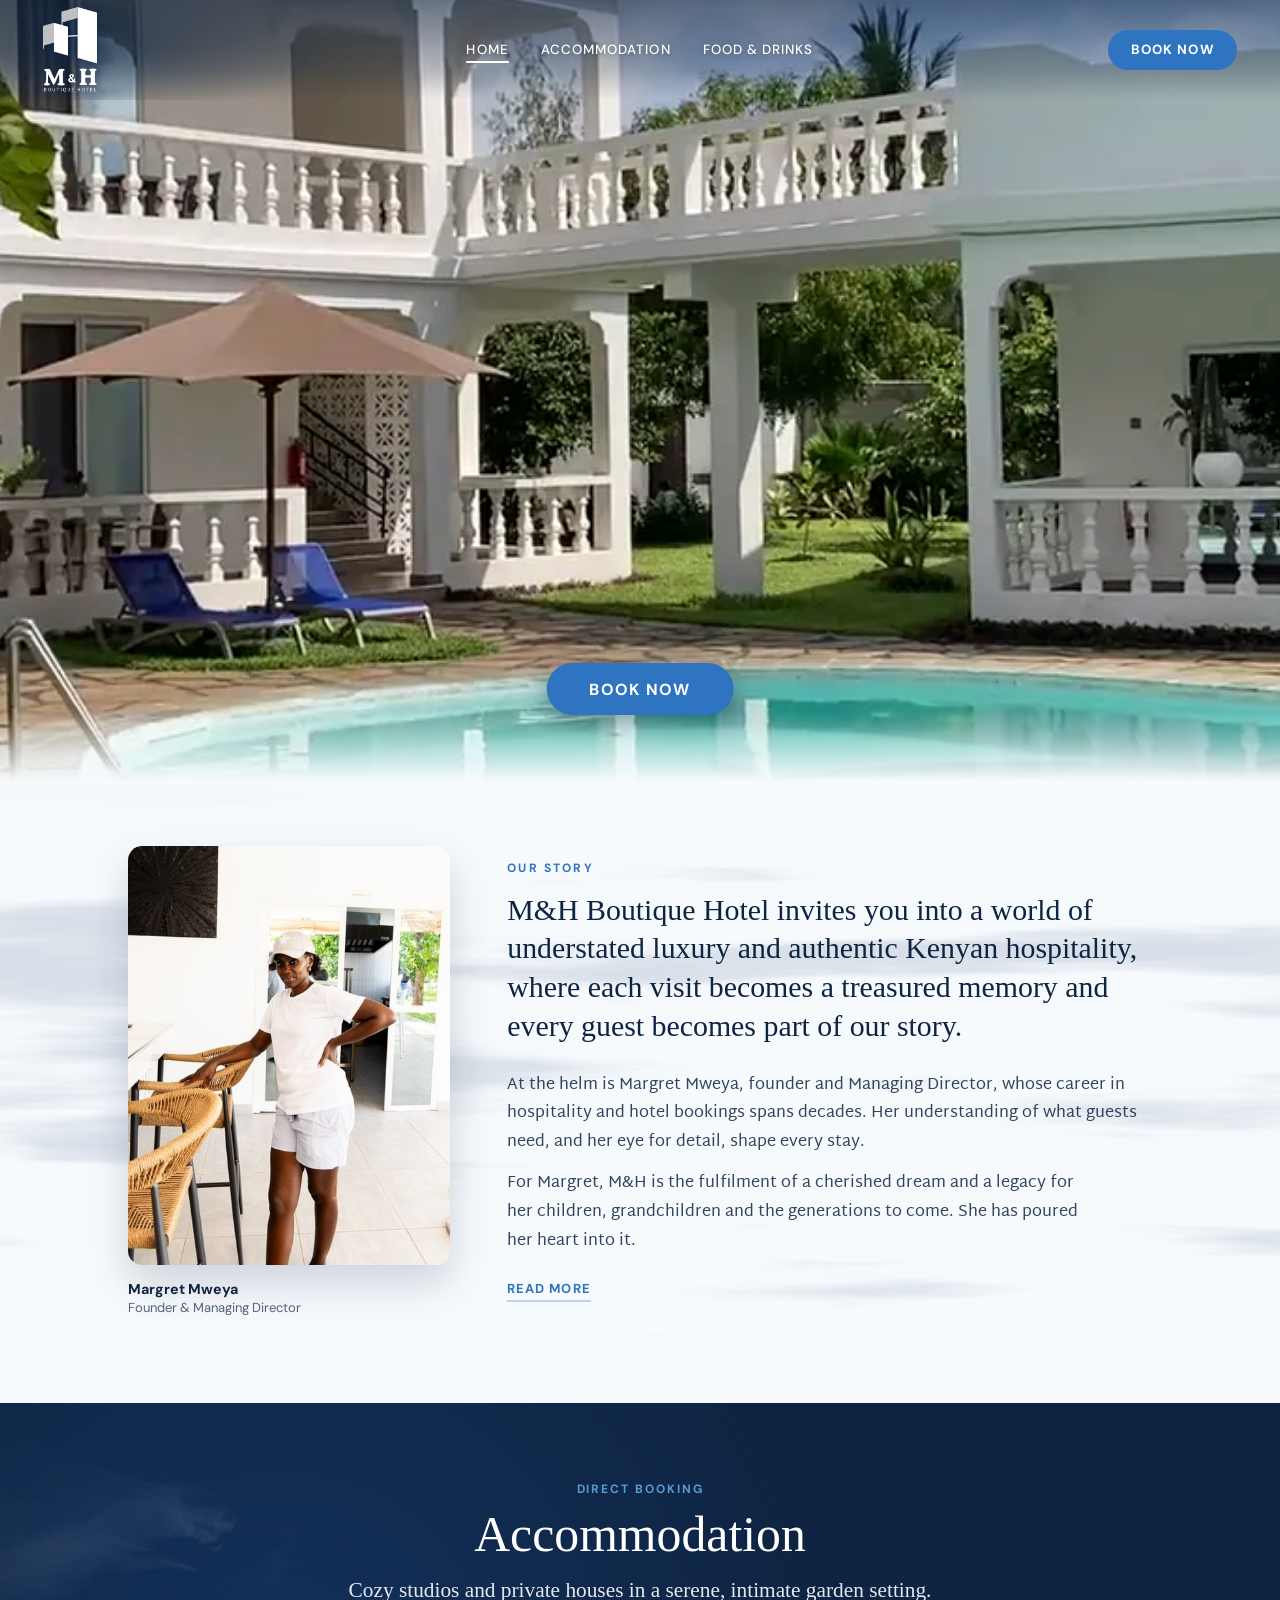
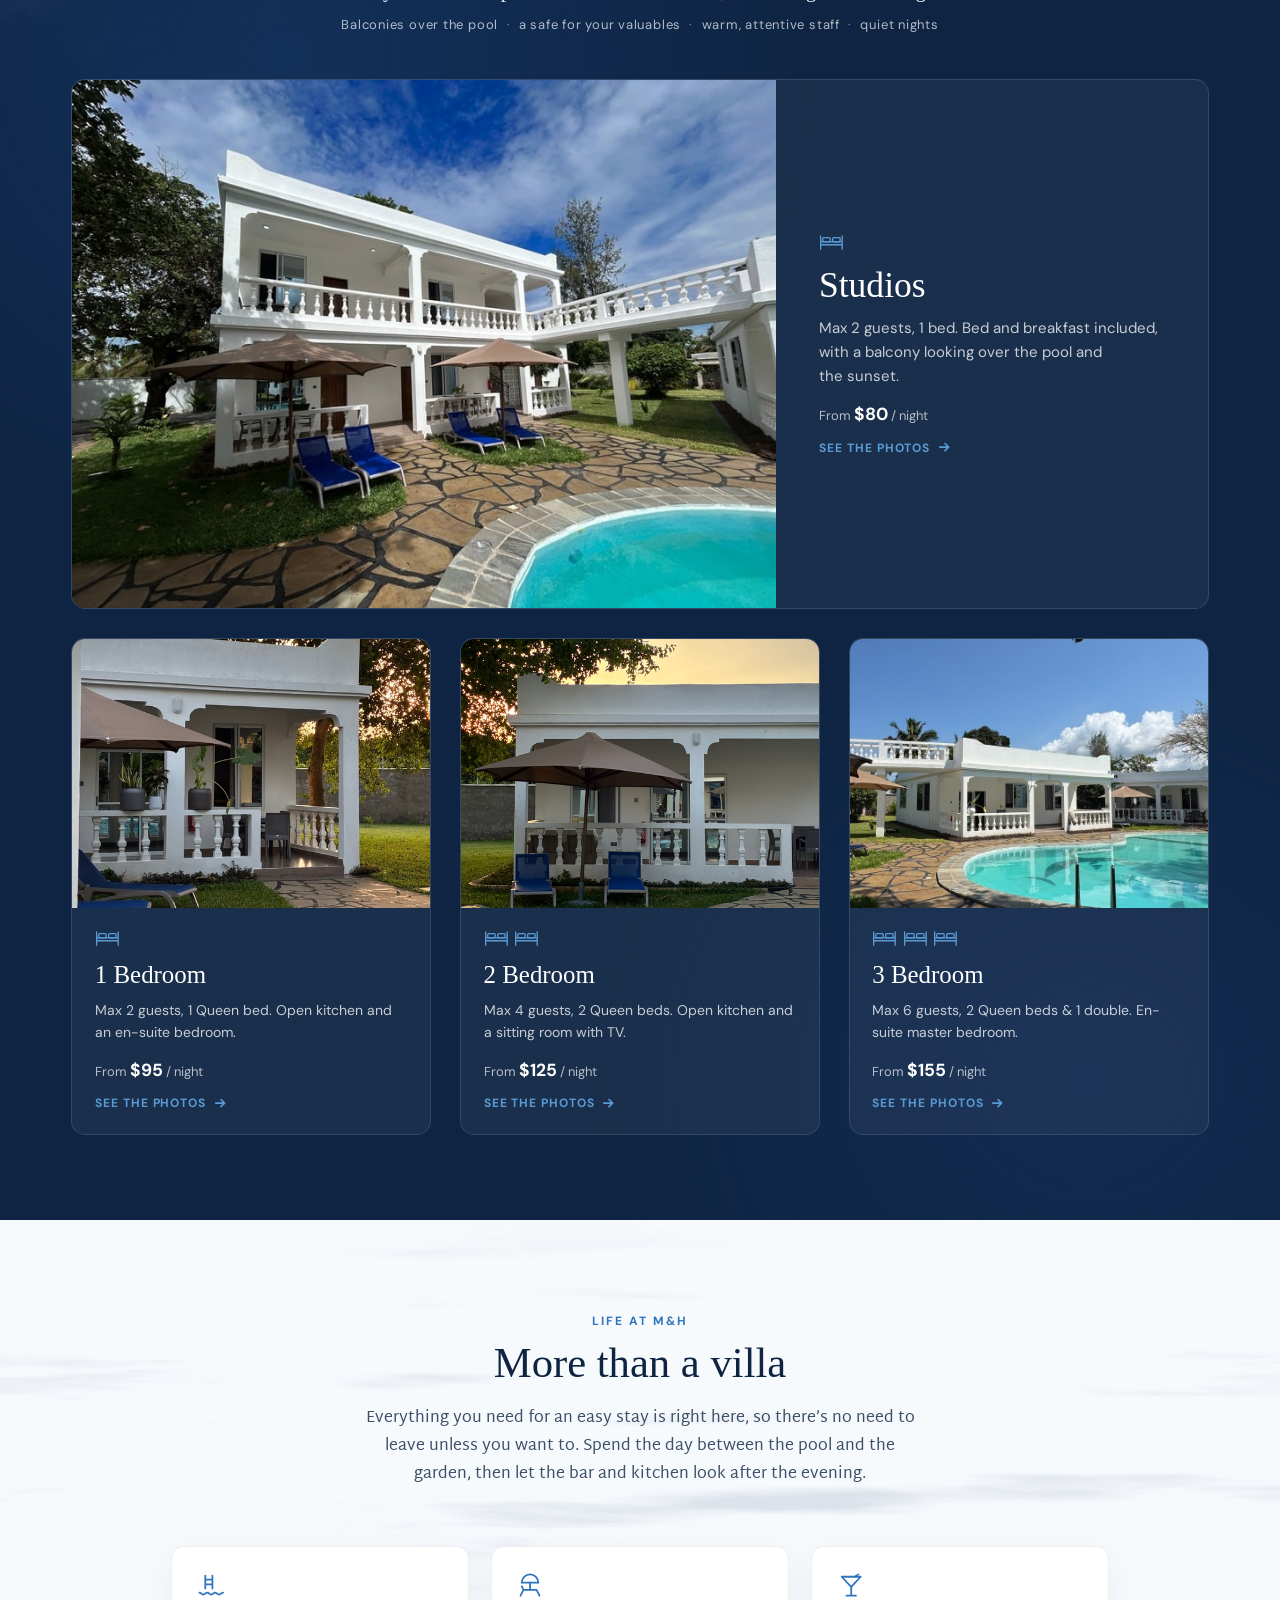
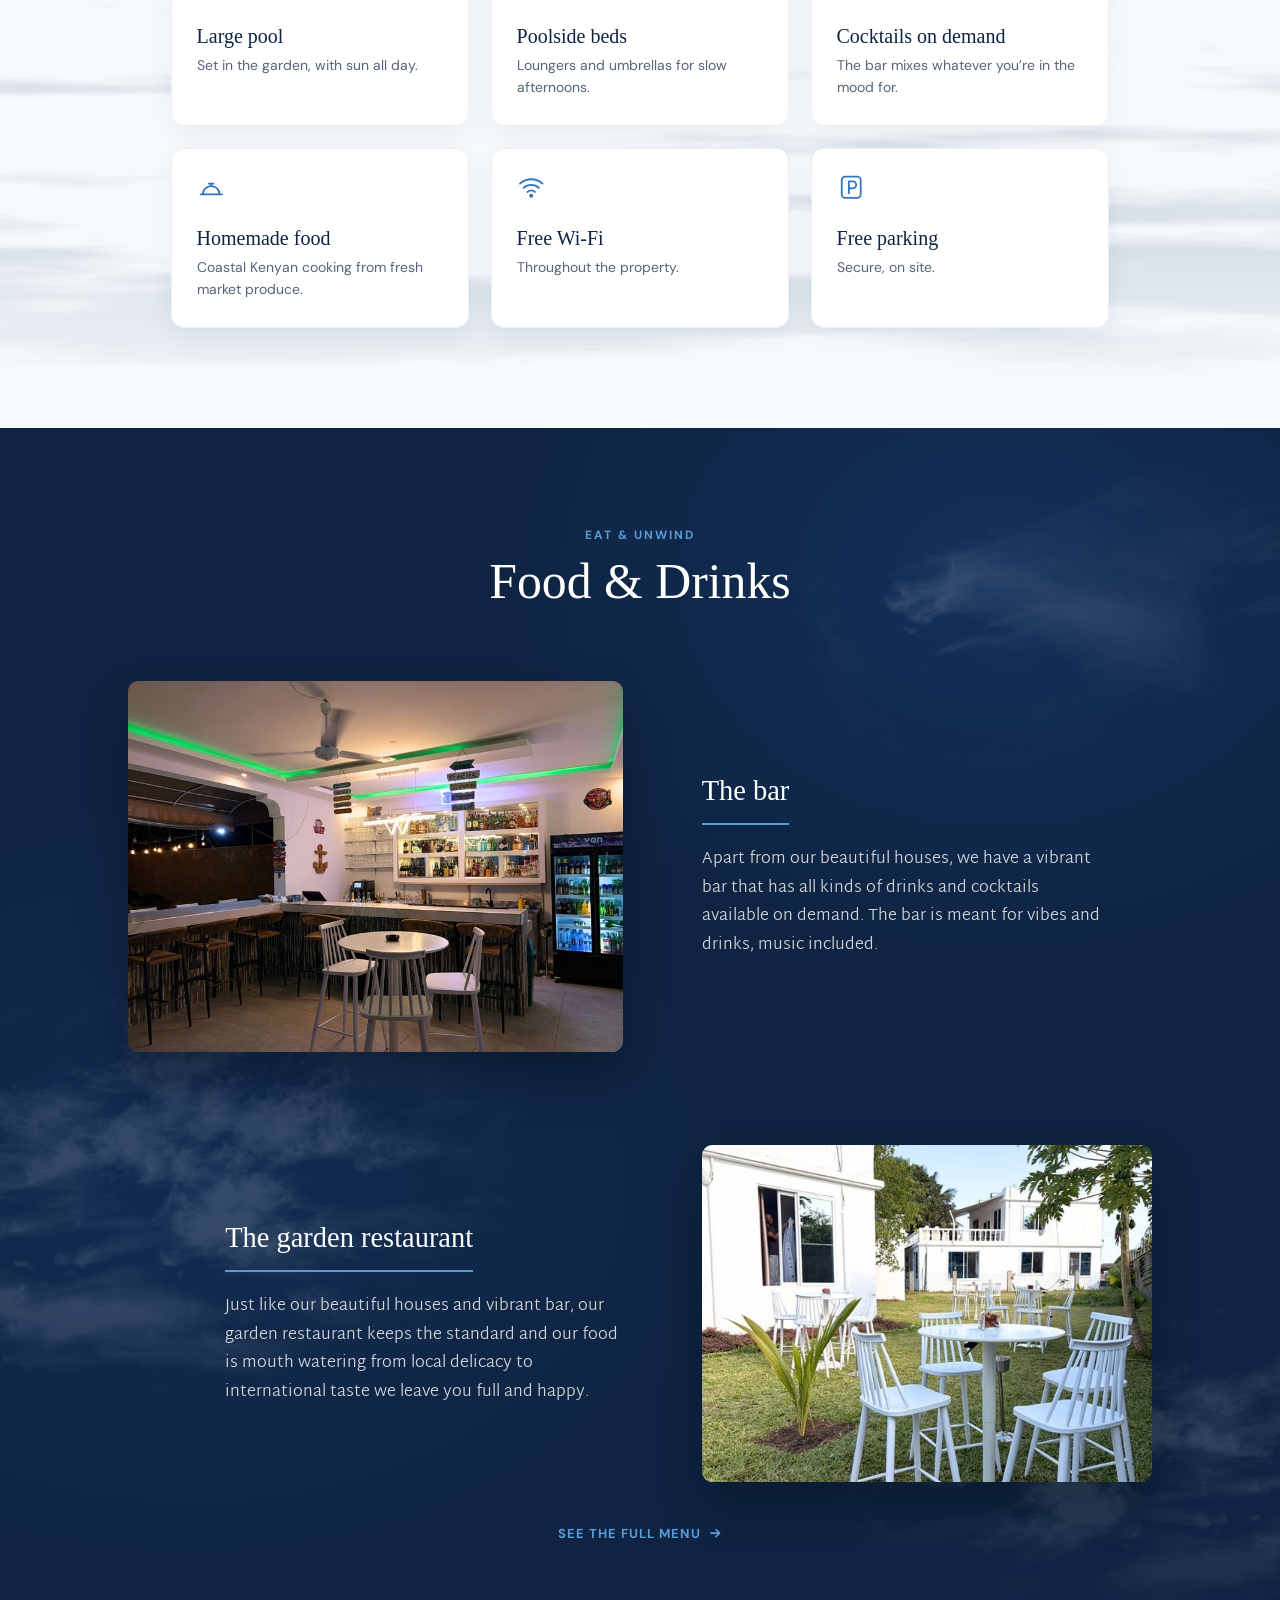
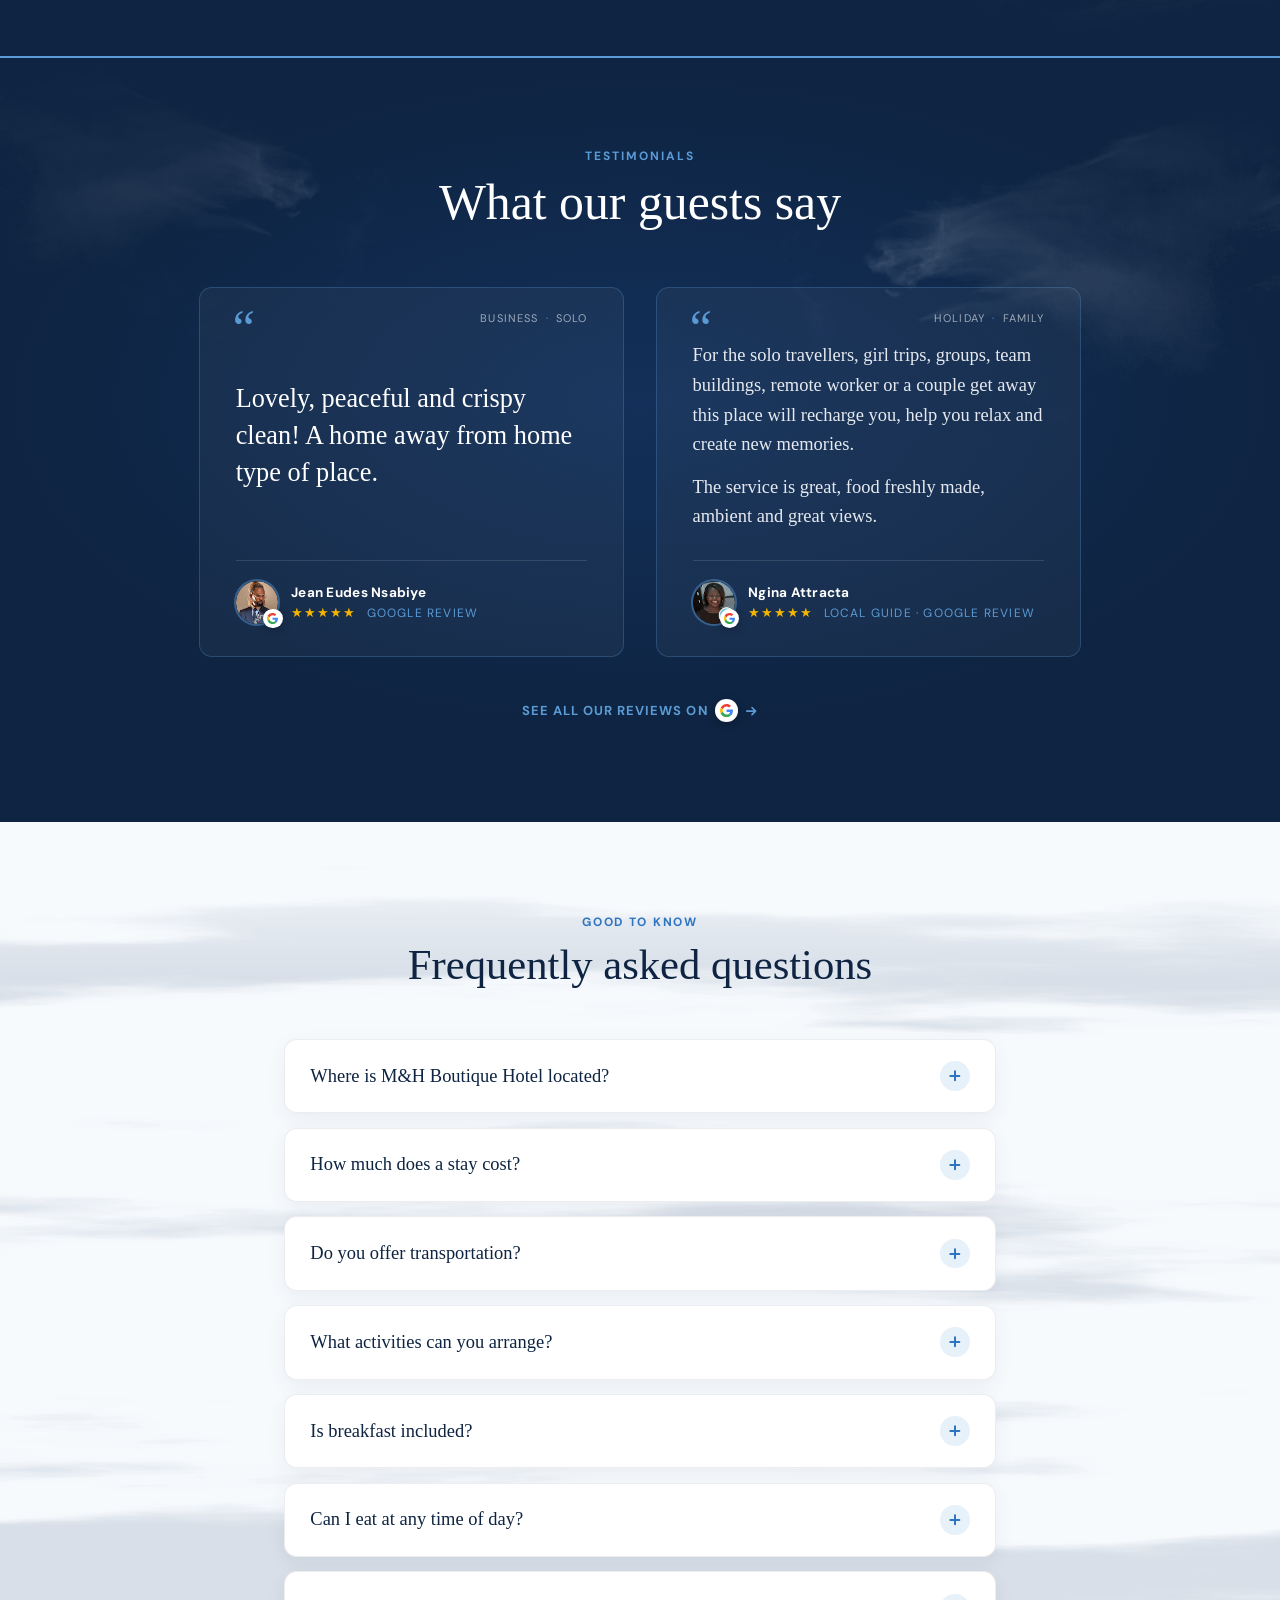
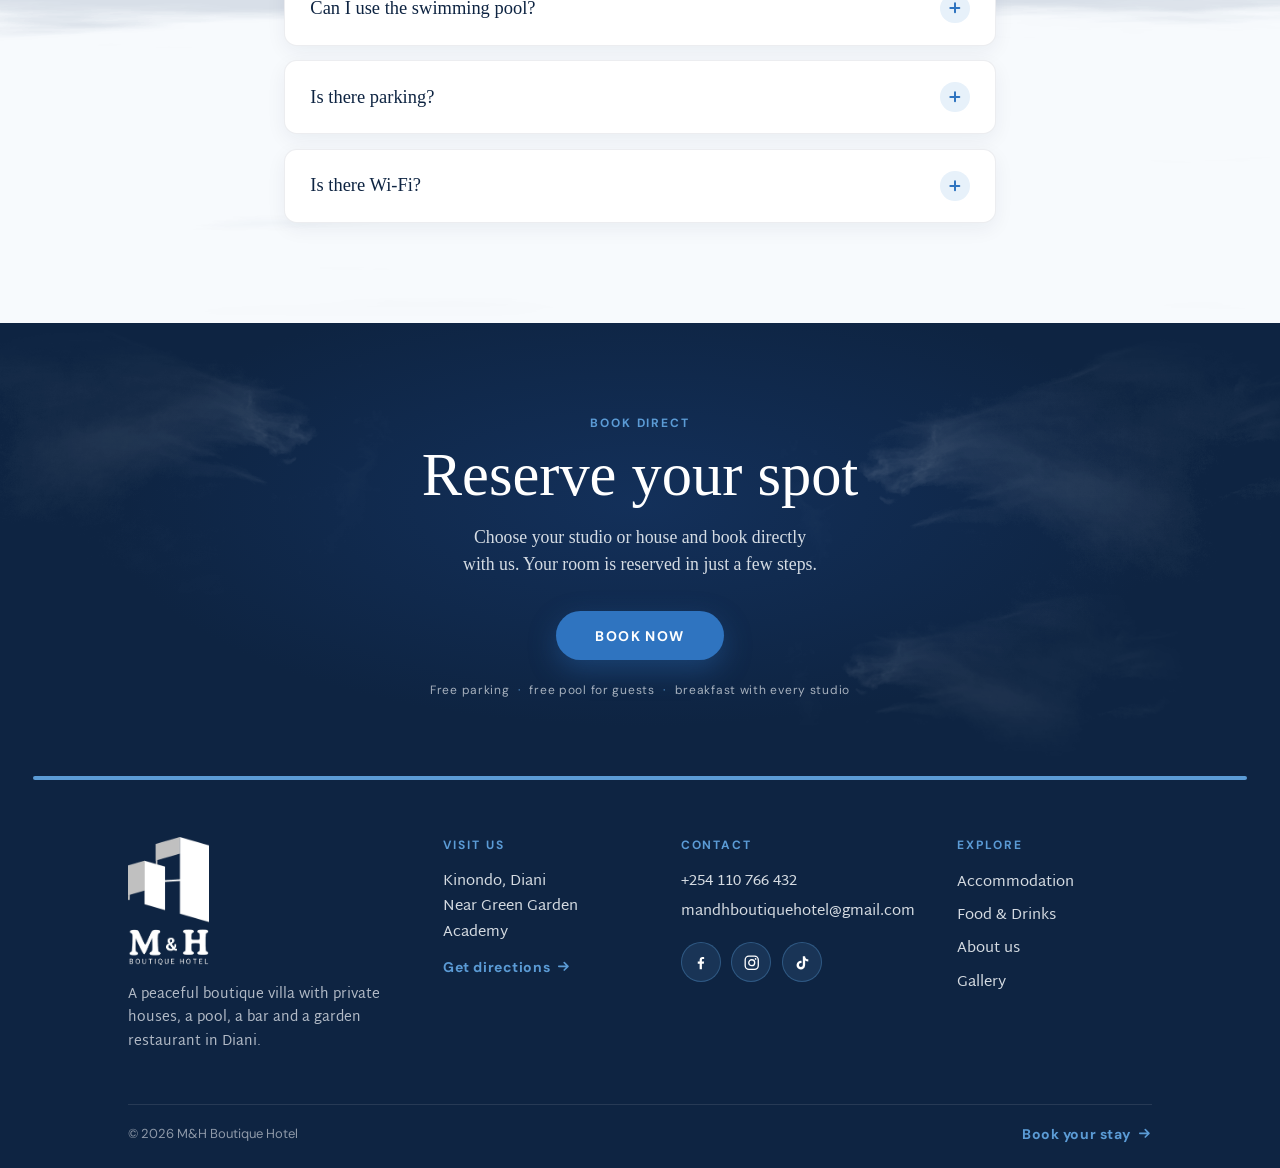
==== commit b06e6112: "Footer: add Facebook link Co-Authored-By: Claude Opus 5.5 <noreply@anthropic.com>" ====
--- a/index.html
+++ b/index.html
@@ -358,6 +358,7 @@
       <a class="footer-contact" href="tel:+254110766432">+254 110 766 432</a>
       <a class="footer-contact" href="mailto:mandhboutiquehotel@gmail.com">mandhboutiquehotel@gmail.com</a>
       <div class="footer-social">
+        <a href="https://www.facebook.com/profile.php?id=61596350830116" target="_blank" rel="noopener" aria-label="M&amp;H Boutique Hotel on Facebook"><svg viewBox="0 0 24 24" aria-hidden="true"><path fill="currentColor" d="M13.6 21v-7.6h2.6l.4-3h-3V8.5c0-.9.3-1.5 1.5-1.5h1.6V4.3c-.3 0-1.2-.1-2.3-.1-2.3 0-3.9 1.4-3.9 4v2.2H7.9v3h2.6V21h3.1z"/></svg></a>
         <a href="https://www.instagram.com/mandh_boutique_hotel/" target="_blank" rel="noopener" aria-label="M&amp;H Boutique Hotel on Instagram"><svg viewBox="0 0 24 24" aria-hidden="true"><rect x="3" y="3" width="18" height="18" rx="5.2" fill="none" stroke="currentColor" stroke-width="1.8"/><circle cx="12" cy="12" r="4.1" fill="none" stroke="currentColor" stroke-width="1.8"/><circle cx="17.3" cy="6.7" r="1.15" fill="currentColor"/></svg></a>
         <a href="https://www.tiktok.com/@mandhboutiquehotel" target="_blank" rel="noopener" aria-label="M&amp;H Boutique Hotel on TikTok"><svg viewBox="0 0 24 24" aria-hidden="true"><path fill="currentColor" d="M16.6 3h-3.1v12.2a2.7 2.7 0 1 1-2.7-2.7c.3 0 .6 0 .9.1V9.4a5.9 5.9 0 1 0 5 5.8V9a7.4 7.4 0 0 0 4.3 1.4V7.3A4.4 4.4 0 0 1 16.6 3z"/></svg></a>
       </div>
--- a/css/style.css
+++ b/css/style.css
@@ -1357,37 +1357,26 @@
 }
 
 /* =========================================================
-   ABOUT — navy intro (shared with Food & Drinks) + Margret's story
+   ABOUT: navy intro (shared with Food & Drinks), then Margret's story told as one
+   magazine-style column: the place and the founder, a full-width photo, then "your stay",
+   ending in the same "Reserve your spot" CTA as the home page.
    ========================================================= */
 .about-story {
-  color: var(--navy); padding: 5.5rem 0 6.5rem; scroll-margin-top: var(--header-h-sm);
-}
-.about-wrap {
-  width: 66rem; max-width: calc(100% - 3rem); margin: 0 auto;
-  display: grid; grid-template-columns: 20rem 1fr; column-gap: 4.5rem; align-items: start;
-}
-/* The portrait stays in view while the story is read */
-.about-founder { margin: 0; position: sticky; top: calc(var(--header-h-sm) + 2rem); }
-.about-founder img {
-  width: 100%; height: auto; aspect-ratio: 533 / 609; object-fit: cover; object-position: 50% 100%;
-  border-radius: 1rem; box-shadow: 0 18px 40px rgba(14,36,66,.18);
-}
-.about-founder figcaption {
-  margin-top: 1rem; font-family: var(--dm); font-size: clamp(13px, .9rem, 16px); line-height: 1.4; color: rgba(14,36,66,.7);
-}
-.about-founder figcaption strong { display: block; color: var(--navy); font-size: 1.1em; font-weight: 700; }
-
-.about-text { max-width: 40rem; }
+  color: var(--navy); padding: 5.5rem 0 5rem; scroll-margin-top: var(--header-h-sm);
+}
+.about-story--stay { padding: 4.5rem 0 6rem; }
+.about-text { width: 40rem; max-width: calc(100% - 3rem); margin: 0 auto; }
 .about-eyebrow {
   font-family: var(--dm); font-weight: 700; font-size: clamp(12px, .8rem, 14px);
   letter-spacing: .18em; text-transform: uppercase; color: var(--sky-deep);
 }
-.about-text h2 { margin-top: .6rem; font-family: var(--serif); font-weight: 400; font-size: clamp(30px, 2.75rem, 48px); line-height: 1.1; }
+.about-text h2 { margin-top: .6rem; font-family: var(--serif); font-weight: 400; font-size: clamp(32px, 3rem, 52px); line-height: 1.1; }
 .about-text h3 {
   margin: 2.75rem 0 .9rem; font-family: var(--dm); font-weight: 700; font-size: clamp(13px, .85rem, 15px);
   letter-spacing: .14em; text-transform: uppercase; color: var(--navy);
   display: flex; align-items: center; gap: 1rem;
 }
+.about-text h3:first-child { margin-top: 0; }
 .about-text h3::after { content: ""; flex: 1; height: 1px; background: rgba(14,36,66,.14); }
 .about-text p {
   text-wrap: pretty; font-size: clamp(16px, 1.1rem, 19px); line-height: 1.8; color: rgba(14,36,66,.85);
@@ -1406,20 +1395,25 @@
   margin-top: 2.75rem; padding-top: 2rem; border-top: 1px solid rgba(14,36,66,.14);
   font-family: var(--serif); font-size: clamp(19px, 1.35rem, 24px); line-height: 1.5; color: var(--navy);
 }
-.about-cta { margin-top: 2.25rem; }
-
-@media (max-width: 899px) {
-  .about-wrap { grid-template-columns: 1fr; row-gap: 2.5rem; }
-  .about-founder { position: static; max-width: 22rem; }
-}
+
+/* The wide photo between "the founder" and "your stay": full width, cinematic crop */
+.about-photo { position: relative; margin: 0; background: var(--navy); }
+.about-photo img {
+  display: block; width: 100%; height: clamp(320px, 42vw, 640px);
+  object-fit: cover; object-position: 50% 62%;
+}
+.about-photo figcaption {
+  position: absolute; left: 0; right: 0; bottom: 0; padding: 3.5rem 1.5rem 1.25rem; text-align: center;
+  font-family: var(--dm); font-size: clamp(12px, .8rem, 14px); letter-spacing: .14em; text-transform: uppercase;
+  color: rgba(255,255,255,.92); background: linear-gradient(to bottom, rgba(14,36,66,0), rgba(14,36,66,.55));
+}
+
 @media (max-width: 767px) {
-  .about-story { padding: 3.25rem 0 4rem; }
-  .about-wrap { max-width: calc(100% - 2.5rem); }
-  .about-founder { max-width: none; margin: 0 -1.25rem; }
-  .about-founder img { border-radius: 0; box-shadow: none; aspect-ratio: 4 / 5; }
-  .about-founder figcaption { padding: 0 1.25rem; }
+  .about-story { padding: 3.25rem 0 3.5rem; }
+  .about-story--stay { padding: 3rem 0 4rem; }
+  .about-text { max-width: calc(100% - 2.5rem); }
   .about-text h3 { margin-top: 2.25rem; }
-  .about-cta { display: flex; width: 100%; padding: 14px 24px; font-size: 15px; }
+  .about-photo img { height: 300px; }
 }
 
 /* =========================================================
@@ -1450,6 +1444,7 @@
 .faq::before { background-position: -60px -300px; }
 .about-story { --sky-patch: url("data:image/svg+xml,%3Csvg xmlns='http://www.w3.org/2000/svg' width='1400' height='1000'%3E%3Cfilter id='c' x='0' y='0' width='100%25' height='100%25' color-interpolation-filters='sRGB'%3E%3CfeTurbulence type='fractalNoise' baseFrequency='0.0008 0.0075' numOctaves='7' seed='83' stitchTiles='stitch'/%3E%3CfeColorMatrix type='matrix' values='0 0 0 0 0.075 0 0 0 0 0.208 0 0 0 0 0.392 0 0 0 7 -3.6'/%3E%3CfeComponentTransfer%3E%3CfeFuncA type='table' tableValues='0 .05 .4 .85 1'/%3E%3C/feComponentTransfer%3E%3C/filter%3E%3Crect width='100%25' height='100%25' filter='url%28%23c%29'/%3E%3C/svg%3E"); }
 .about-story::before { background-position: -340px -60px; }
+.about-story--stay::before { background-position: -900px -520px; }
 /* Phones: a phone only shows a 390px slice of the 1400px pattern, so draw it smaller to keep
    several gaps on screen. */
 @media (max-width: 767px) {
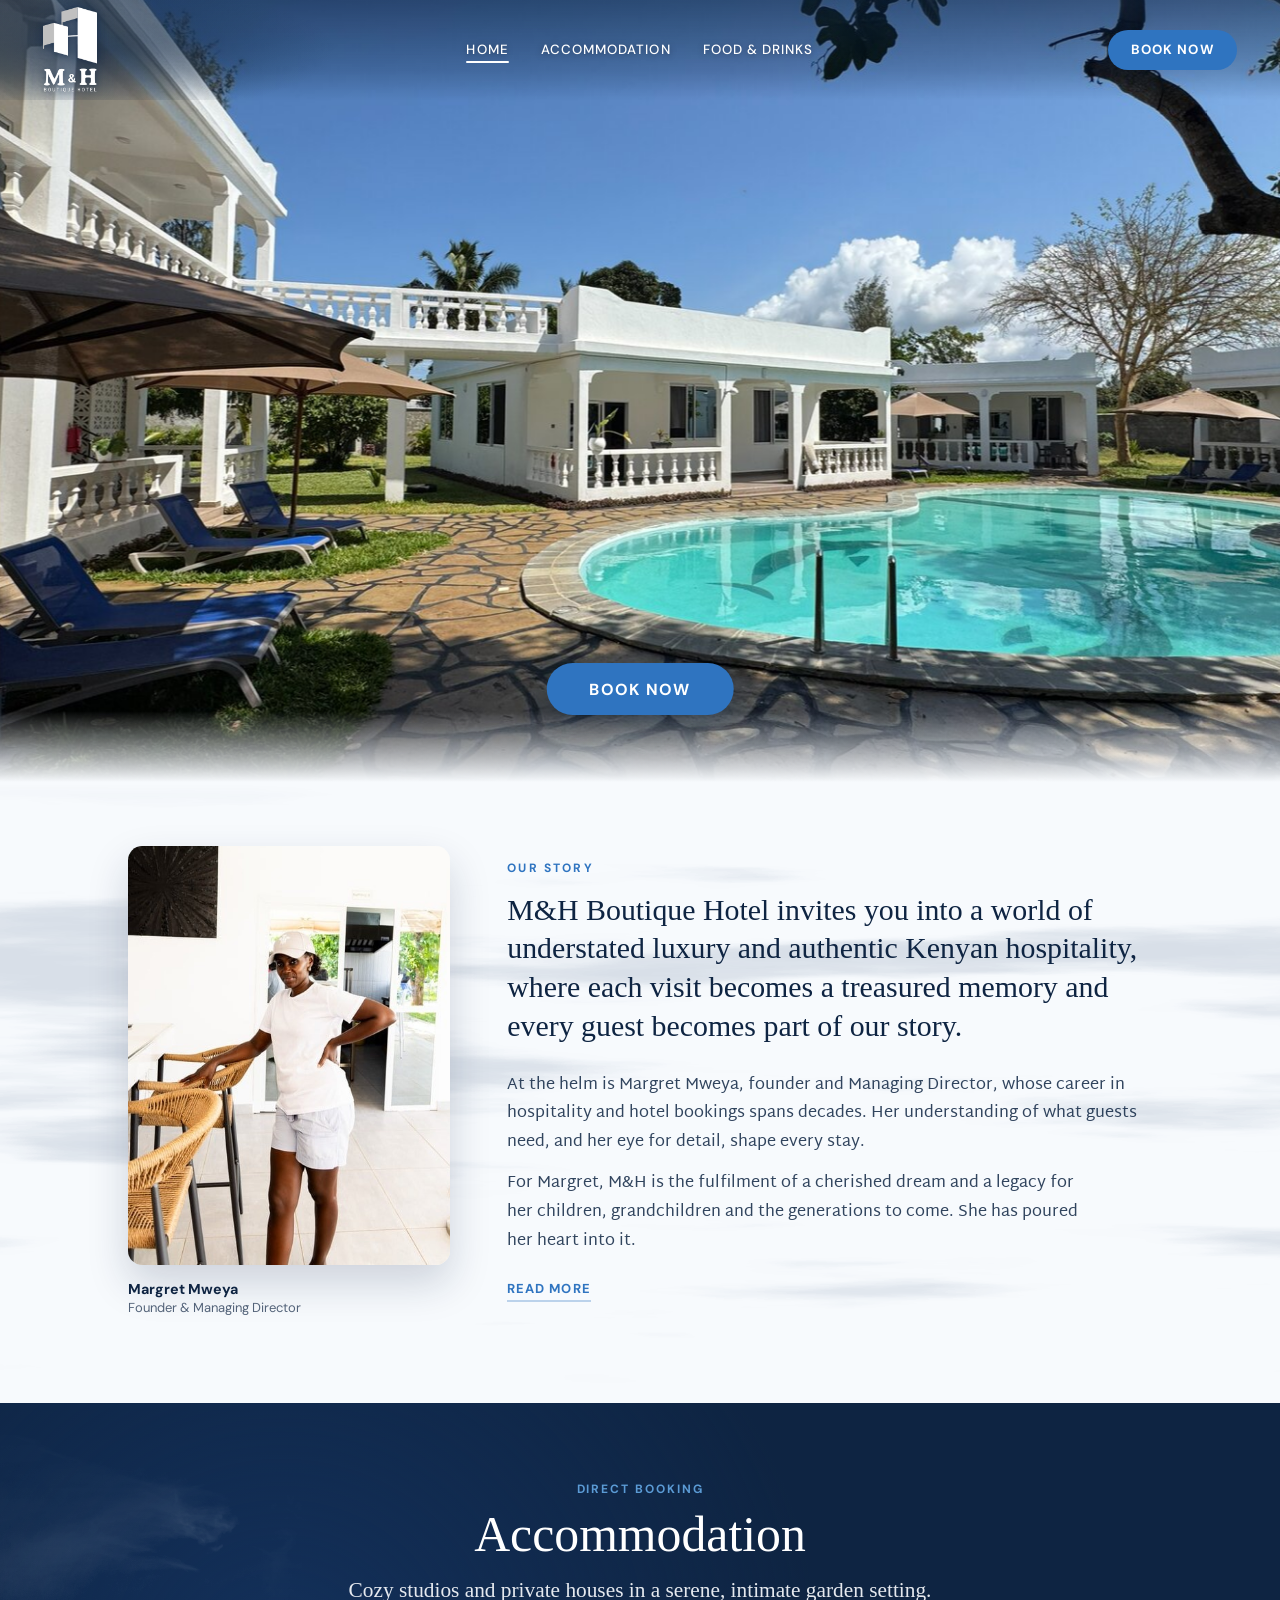
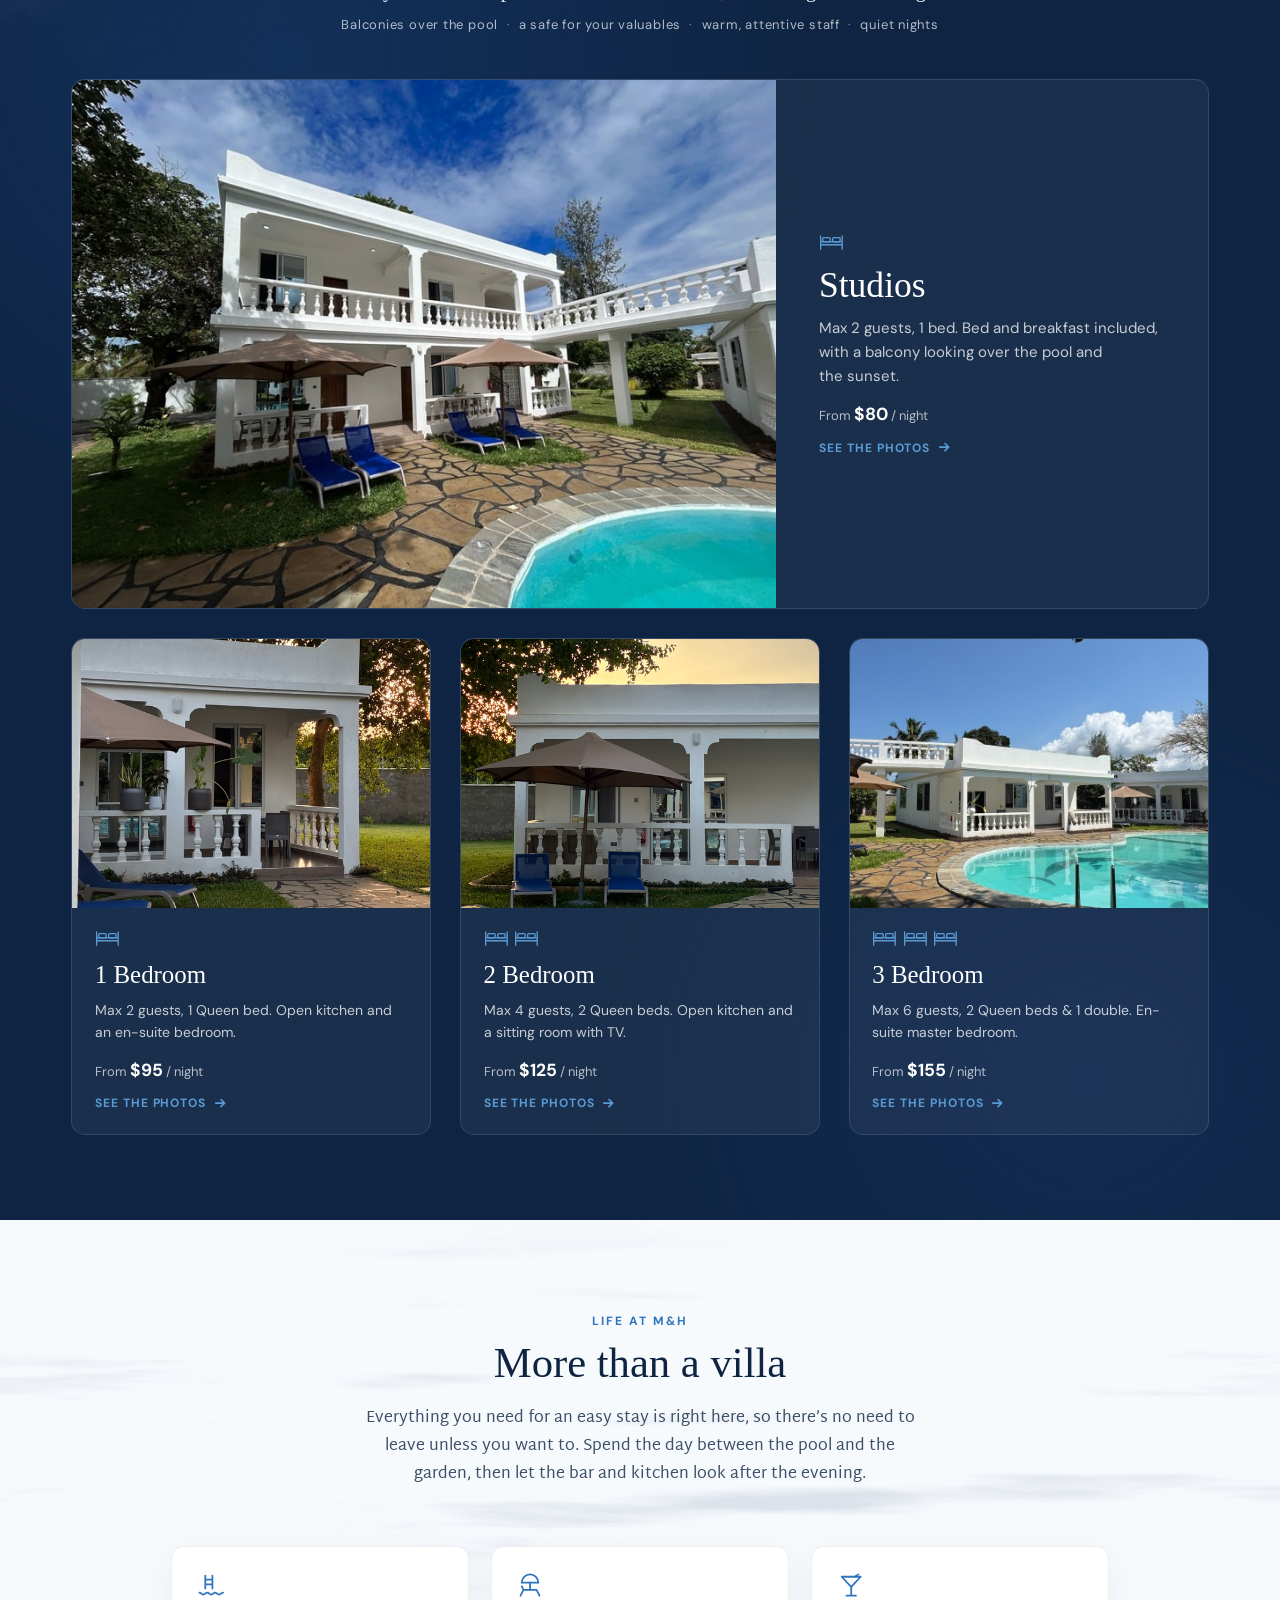
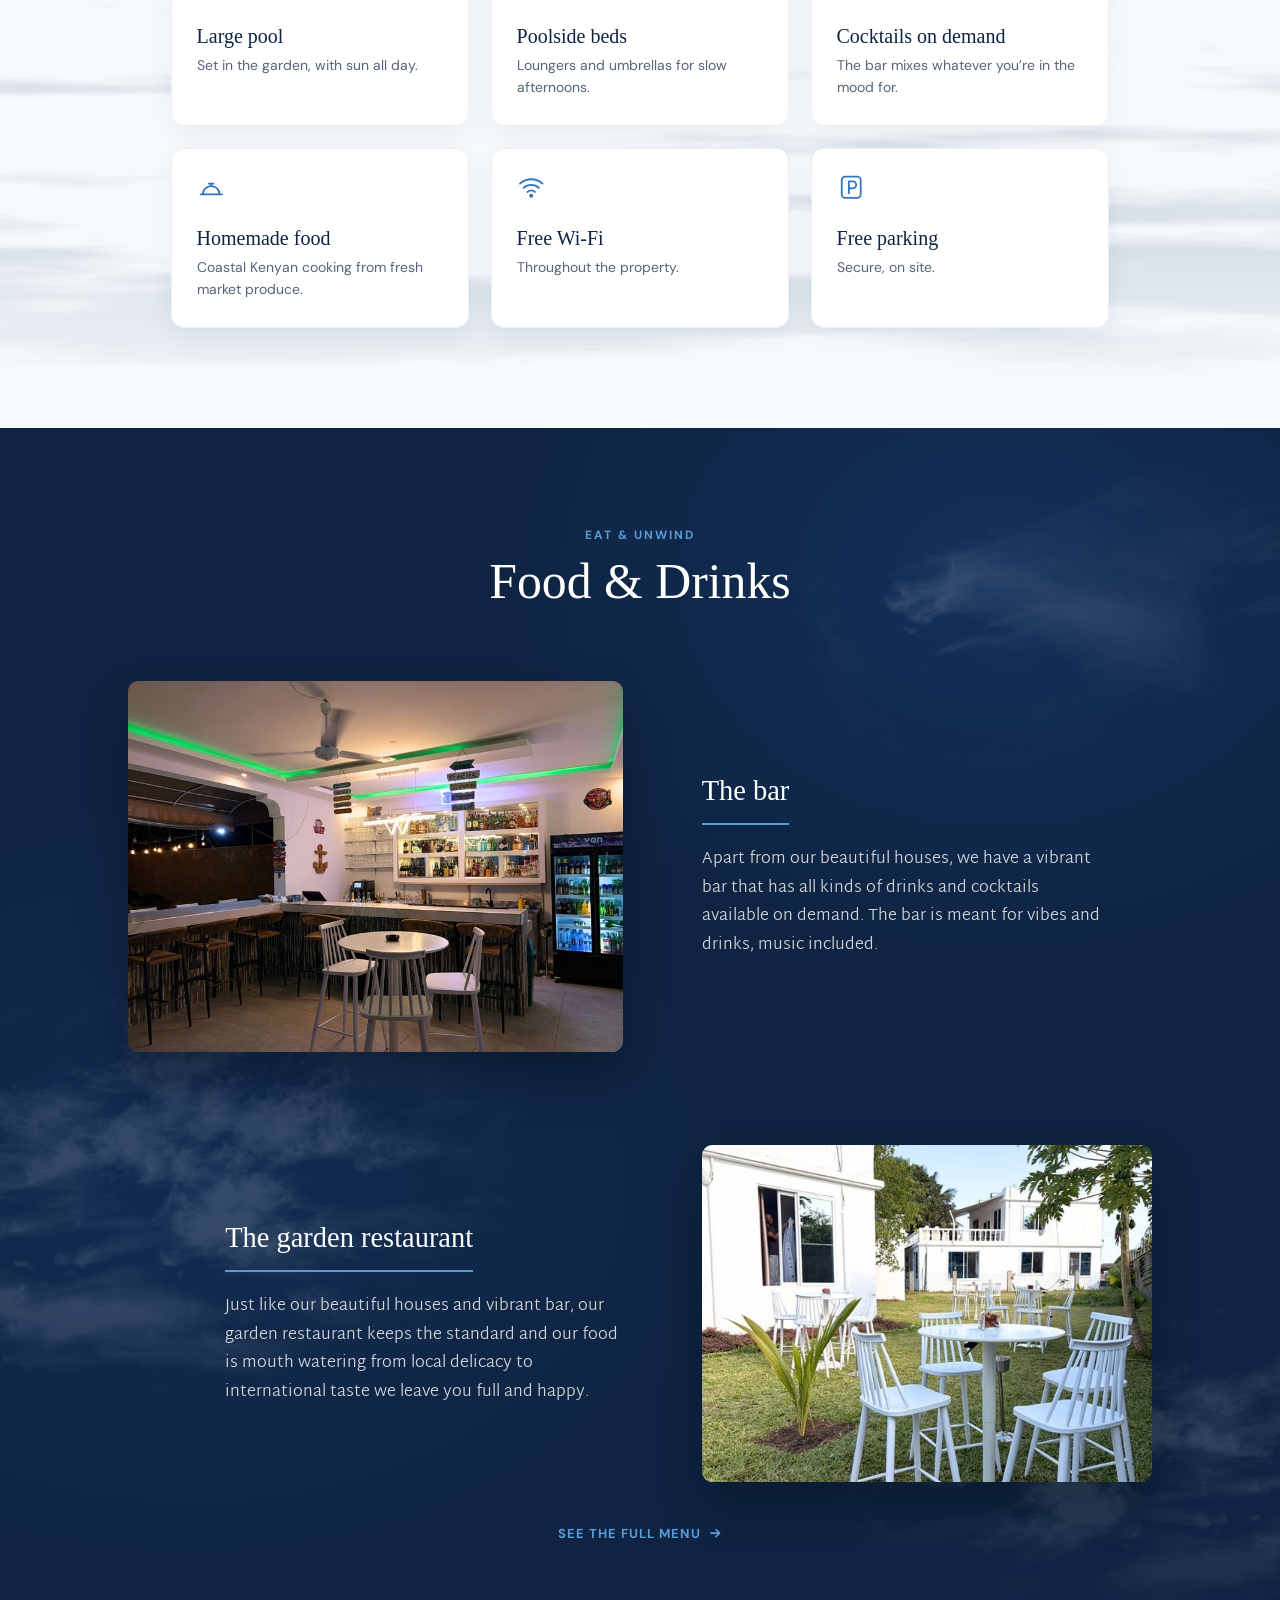
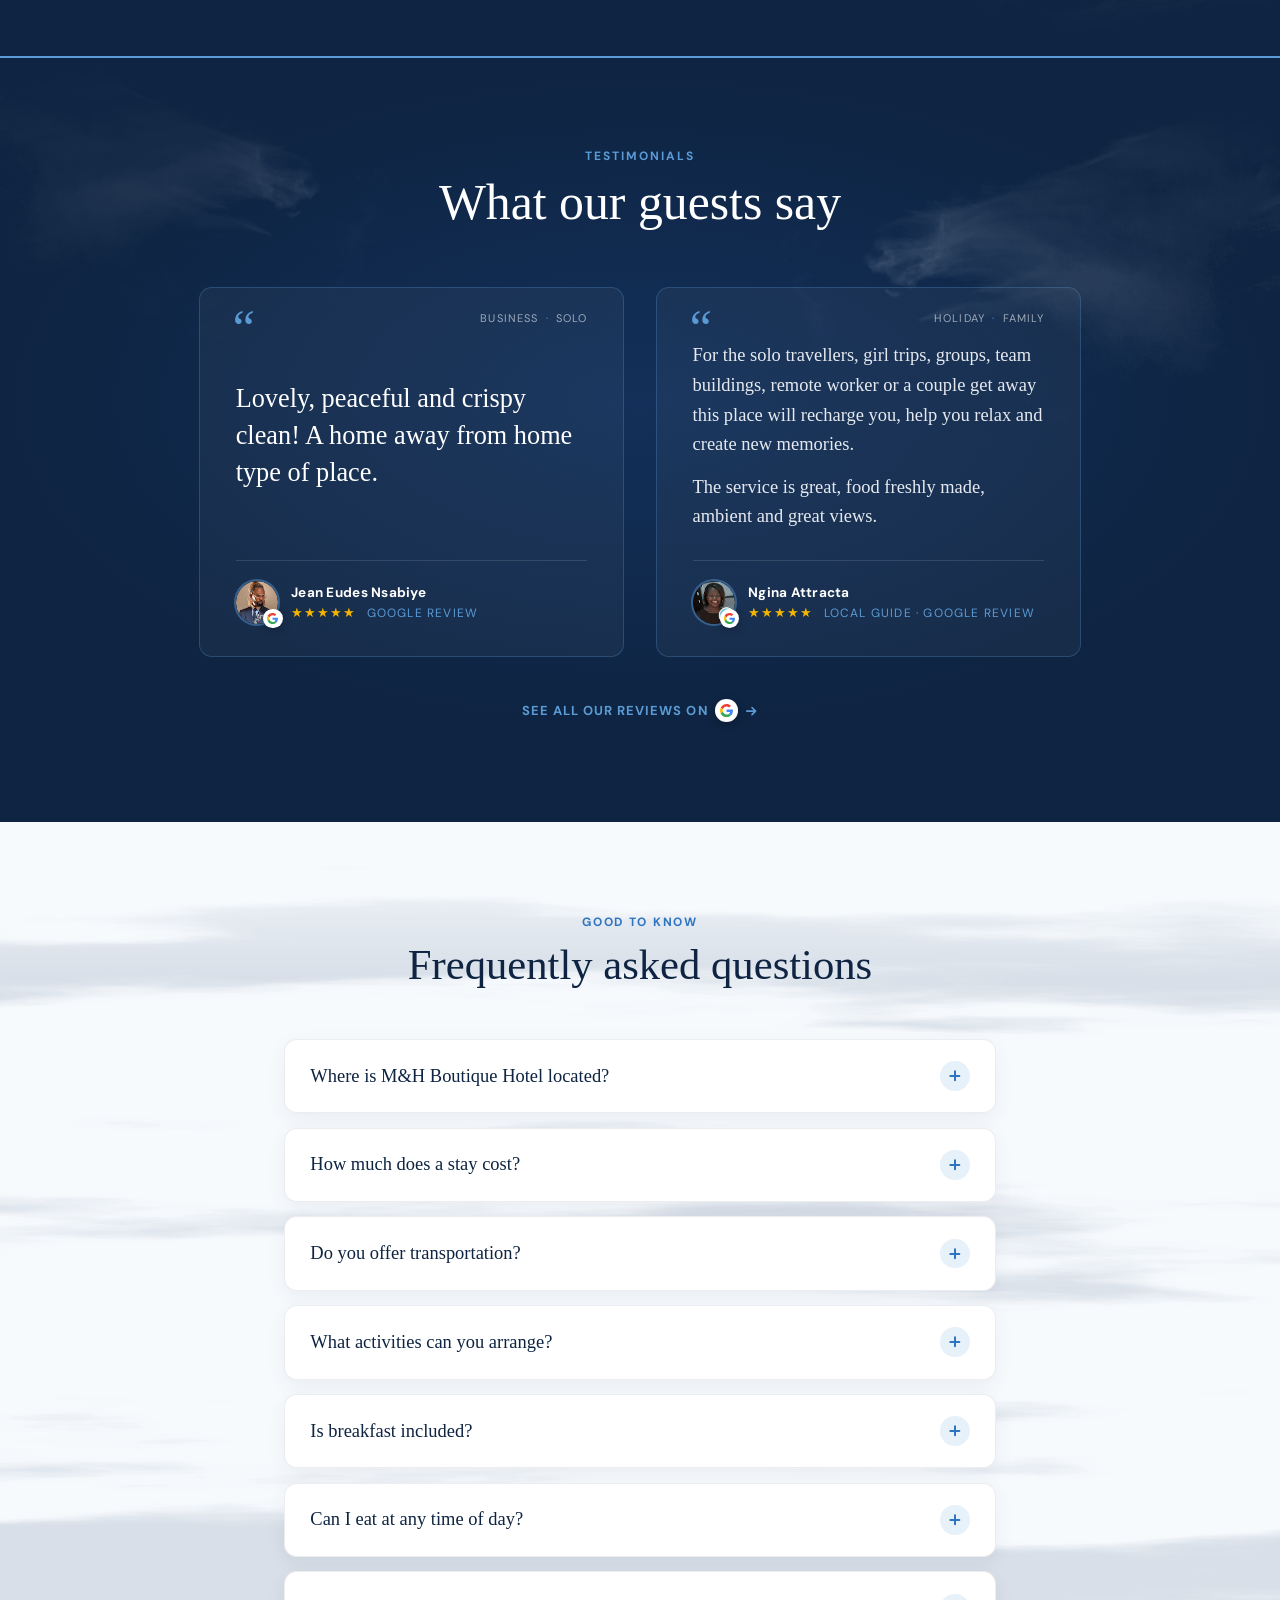
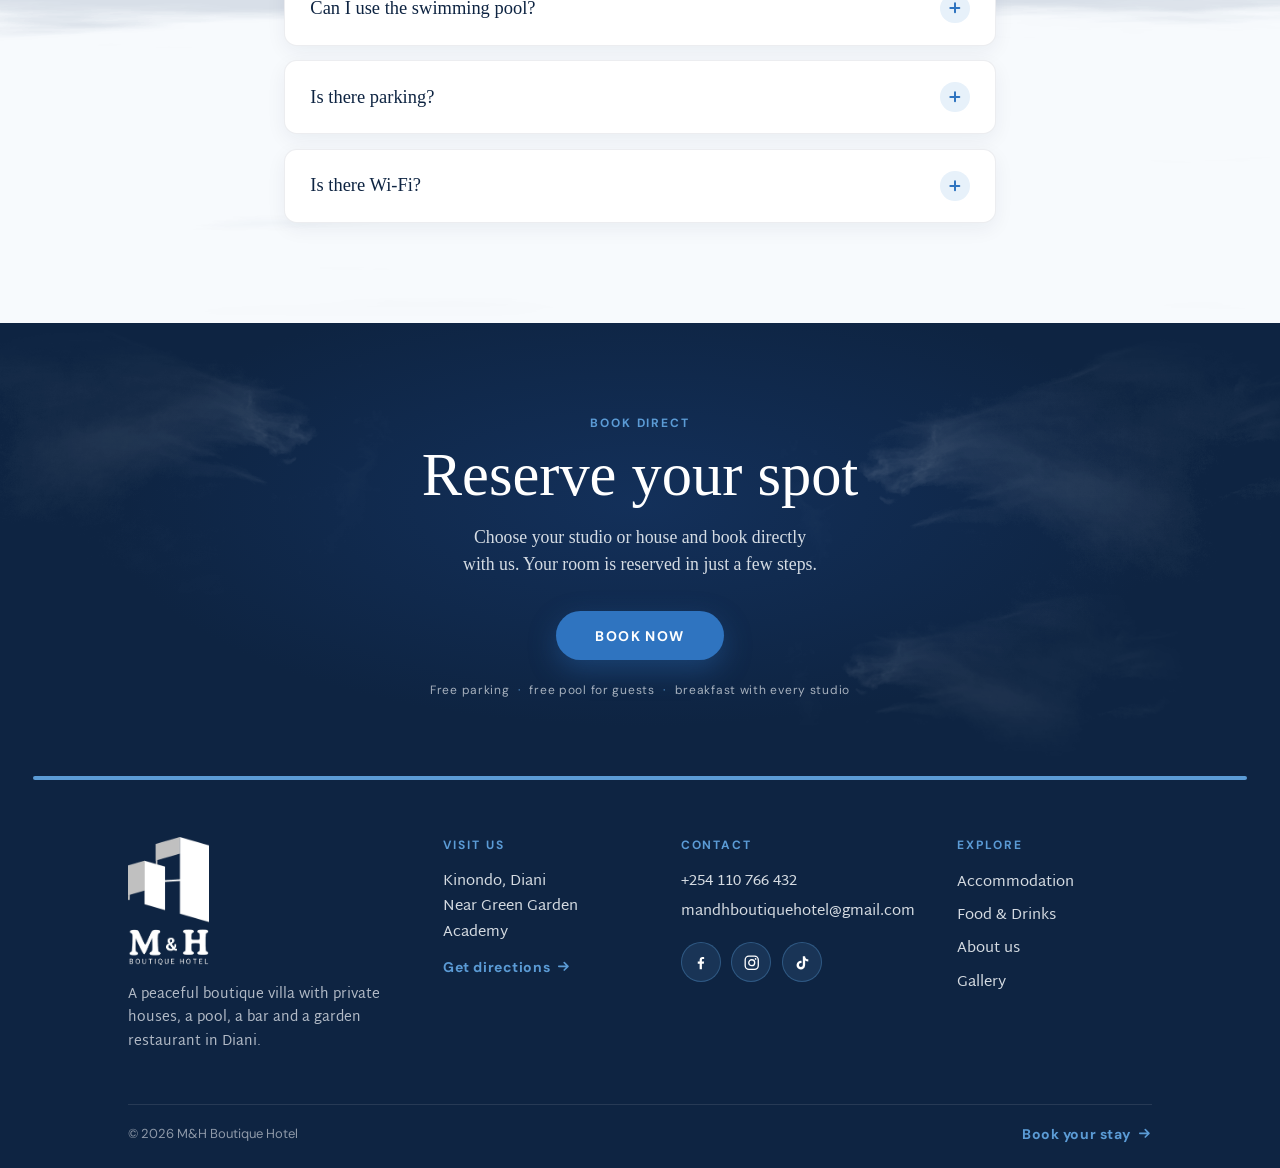
==== commit 9fae3abf: "Link previews: a cropped preview image per page with alt text Co-Authored-By: Claude Opus 5.5 <norep" ====
--- a/index.html
+++ b/index.html
@@ -3,8 +3,254 @@
 <head>
   <meta charset="utf-8">
   <meta name="viewport" content="width=device-width, initial-scale=1">
-  <title>M&amp;H BOUTIQUE HOTEL</title>
-  <meta name="description" content="M&H Boutique Hotel – an oasis of peace just outside Diani Beach, Kenya. Studios and 1, 2 and 3 bedroom houses with pool, bar and restaurant.">
+  <title>M&amp;H Boutique Hotel | Boutique villa stay in Diani Beach, Kenya</title>
+  <meta name="description" content="A quiet boutique hotel in Kinondo, just outside Diani Beach, Kenya. Studios from $80 a night with breakfast, and 1, 2 and 3 bedroom houses with kitchens, around a pool with a bar and restaurant.">
+  <!-- SEO -->
+  <link rel="canonical" href="https://www.mandhboutiquehotel.com/">
+  <meta property="og:type" content="website">
+  <meta property="og:site_name" content="M&amp;H Boutique Hotel">
+  <meta property="og:title" content="M&amp;H Boutique Hotel | Boutique villa stay in Diani Beach, Kenya">
+  <meta property="og:description" content="A quiet boutique hotel in Kinondo, just outside Diani Beach, Kenya. Studios from $80 a night with breakfast, and 1, 2 and 3 bedroom houses with kitchens, around a pool with a bar and restaurant.">
+  <meta property="og:url" content="https://www.mandhboutiquehotel.com/">
+  <meta property="og:image" content="https://www.mandhboutiquehotel.com/assets/images/og/og-home.jpg">
+  <meta property="og:image:width" content="1200">
+  <meta property="og:image:height" content="630">
+  <meta property="og:image:alt" content="The swimming pool and white villas of M&amp;H Boutique Hotel under a blue sky">
+  <meta property="og:locale" content="en_KE">
+  <meta name="twitter:card" content="summary_large_image">
+  <script type="application/ld+json">
+{
+ "@context": "https://schema.org",
+ "@type": "Hotel",
+ "@id": "https://www.mandhboutiquehotel.com/#hotel",
+ "name": "M&H Boutique Hotel",
+ "url": "https://www.mandhboutiquehotel.com/",
+ "description": "A quiet boutique hotel in Kinondo, just outside Diani Beach, Kenya, with studios and 1, 2 and 3 bedroom houses around a swimming pool, a bar and an all-day restaurant.",
+ "logo": "https://www.mandhboutiquehotel.com/assets/images/logo-stack-navy.png",
+ "image": [
+  "https://www.mandhboutiquehotel.com/assets/images/hero.jpg"
+ ],
+ "telephone": "+254110766432",
+ "email": "mandhboutiquehotel@gmail.com",
+ "address": {
+  "@type": "PostalAddress",
+  "streetAddress": "Kinondo, near Green Garden Academy",
+  "addressLocality": "Diani",
+  "addressRegion": "Kwale County",
+  "addressCountry": "KE"
+ },
+ "geo": {
+  "@type": "GeoCoordinates",
+  "latitude": -4.3723307,
+  "longitude": 39.5253217
+ },
+ "hasMap": "https://www.google.com/maps/dir/?api=1&destination=-4.3723307,39.5253217",
+ "founder": {
+  "@type": "Person",
+  "name": "Margret Mweya"
+ },
+ "priceRange": "$80–$155 per night",
+ "currenciesAccepted": "USD, KES",
+ "amenityFeature": [
+  {
+   "@type": "LocationFeatureSpecification",
+   "name": "Outdoor swimming pool",
+   "value": true
+  },
+  {
+   "@type": "LocationFeatureSpecification",
+   "name": "Free Wi-Fi",
+   "value": true
+  },
+  {
+   "@type": "LocationFeatureSpecification",
+   "name": "Free parking",
+   "value": true
+  },
+  {
+   "@type": "LocationFeatureSpecification",
+   "name": "Restaurant",
+   "value": true
+  },
+  {
+   "@type": "LocationFeatureSpecification",
+   "name": "Bar",
+   "value": true
+  },
+  {
+   "@type": "LocationFeatureSpecification",
+   "name": "Breakfast included with studios",
+   "value": true
+  },
+  {
+   "@type": "LocationFeatureSpecification",
+   "name": "Kitchen in every house",
+   "value": true
+  },
+  {
+   "@type": "LocationFeatureSpecification",
+   "name": "Transport on request",
+   "value": true
+  }
+ ],
+ "makesOffer": [
+  {
+   "@type": "Offer",
+   "name": "Studio (bed & breakfast)",
+   "url": "https://www.mandhboutiquehotel.com/accommodation",
+   "priceCurrency": "USD",
+   "priceSpecification": {
+    "@type": "UnitPriceSpecification",
+    "price": 80,
+    "priceCurrency": "USD",
+    "unitText": "night"
+   },
+   "itemOffered": {
+    "@type": "HotelRoom",
+    "name": "Studio (bed & breakfast)",
+    "description": "Studio for up to 2 guests with breakfast included."
+   }
+  },
+  {
+   "@type": "Offer",
+   "name": "1 Bedroom house",
+   "url": "https://www.mandhboutiquehotel.com/accommodation",
+   "priceCurrency": "USD",
+   "priceSpecification": {
+    "@type": "UnitPriceSpecification",
+    "price": 95,
+    "priceCurrency": "USD",
+    "unitText": "night"
+   },
+   "itemOffered": {
+    "@type": "HotelRoom",
+    "name": "1 Bedroom house",
+    "description": "Private house with one bedroom and its own kitchen."
+   }
+  },
+  {
+   "@type": "Offer",
+   "name": "2 Bedroom house",
+   "url": "https://www.mandhboutiquehotel.com/accommodation",
+   "priceCurrency": "USD",
+   "priceSpecification": {
+    "@type": "UnitPriceSpecification",
+    "price": 125,
+    "priceCurrency": "USD",
+    "unitText": "night"
+   },
+   "itemOffered": {
+    "@type": "HotelRoom",
+    "name": "2 Bedroom house",
+    "description": "Private house with two bedrooms and its own kitchen."
+   }
+  },
+  {
+   "@type": "Offer",
+   "name": "3 Bedroom house",
+   "url": "https://www.mandhboutiquehotel.com/accommodation",
+   "priceCurrency": "USD",
+   "priceSpecification": {
+    "@type": "UnitPriceSpecification",
+    "price": 155,
+    "priceCurrency": "USD",
+    "unitText": "night"
+   },
+   "itemOffered": {
+    "@type": "HotelRoom",
+    "name": "3 Bedroom house",
+    "description": "Private house with three bedrooms and its own kitchen."
+   }
+  }
+ ],
+ "sameAs": [
+  "https://www.instagram.com/mandh_boutique_hotel/",
+  "https://www.tiktok.com/@mandhboutiquehotel",
+  "https://www.facebook.com/profile.php?id=61596350830116"
+ ]
+}
+</script>
+  <script type="application/ld+json">
+{
+ "@context": "https://schema.org",
+ "@type": "FAQPage",
+ "mainEntity": [
+  {
+   "@type": "Question",
+   "name": "Where is M&H Boutique Hotel located?",
+   "acceptedAnswer": {
+    "@type": "Answer",
+    "text": "We are located in Diani, Kwale (Kinondo ward), Kenya, close to Green Garden Academy. It's a quiet, private spot just outside the lively village of Diani."
+   }
+  },
+  {
+   "@type": "Question",
+   "name": "How much does a stay cost?",
+   "acceptedAnswer": {
+    "@type": "Answer",
+    "text": "Our nightly rates start from $80 for a studio (bed & breakfast), $95 for a 1 bedroom house, $125 for a 2 bedroom house and $155 for a 3 bedroom house."
+   }
+  },
+  {
+   "@type": "Question",
+   "name": "Do you offer transportation?",
+   "acceptedAnswer": {
+    "@type": "Answer",
+    "text": "Yes. Any of our guests can request transportation, just let us know when you book or during your stay."
+   }
+  },
+  {
+   "@type": "Question",
+   "name": "What activities can you arrange?",
+   "acceptedAnswer": {
+    "@type": "Answer",
+    "text": "Our reception can book kite surfing, sailing, snorkelling and deep-sea fishing, golf (15 minutes away), safaris, and day trips to Wasini Island and Mombasa Old Town."
+   }
+  },
+  {
+   "@type": "Question",
+   "name": "Is breakfast included?",
+   "acceptedAnswer": {
+    "@type": "Answer",
+    "text": "Breakfast is included with our studios, since they are the only rooms in the villa without a kitchen. The 1, 2 and 3 bedroom houses each have their own kitchen."
+   }
+  },
+  {
+   "@type": "Question",
+   "name": "Can I eat at any time of day?",
+   "acceptedAnswer": {
+    "@type": "Answer",
+    "text": "Yes. Our kitchen is open all day for breakfast, lunch and dinner, and the bar serves drinks and cocktails on the terrace."
+   }
+  },
+  {
+   "@type": "Question",
+   "name": "Can I use the swimming pool?",
+   "acceptedAnswer": {
+    "@type": "Answer",
+    "text": "Yes. All our guests swim for free. Non-guests can swim for KSh 1,000, and anyone who spends KSh 5,000 at the bar gets to swim for free as well."
+   }
+  },
+  {
+   "@type": "Question",
+   "name": "Is there parking?",
+   "acceptedAnswer": {
+    "@type": "Answer",
+    "text": "Yes. Parking is free for all our guests."
+   }
+  },
+  {
+   "@type": "Question",
+   "name": "Is there Wi-Fi?",
+   "acceptedAnswer": {
+    "@type": "Answer",
+    "text": "Yes. Wi-Fi is free for all guests across the property."
+   }
+  }
+ ]
+}
+</script>
+  <!-- /SEO -->
   <link rel="icon" type="image/png" href="assets/images/logo.png">
   <link rel="preconnect" href="https://fonts.googleapis.com">
   <link rel="preconnect" href="https://fonts.gstatic.com" crossorigin>
@@ -568,6 +814,7 @@
     </div>
   </div>
 </dialog>
+<script src="js/analytics.js" defer></script>
 <script src="js/main.js"></script>
 </body>
 </html>
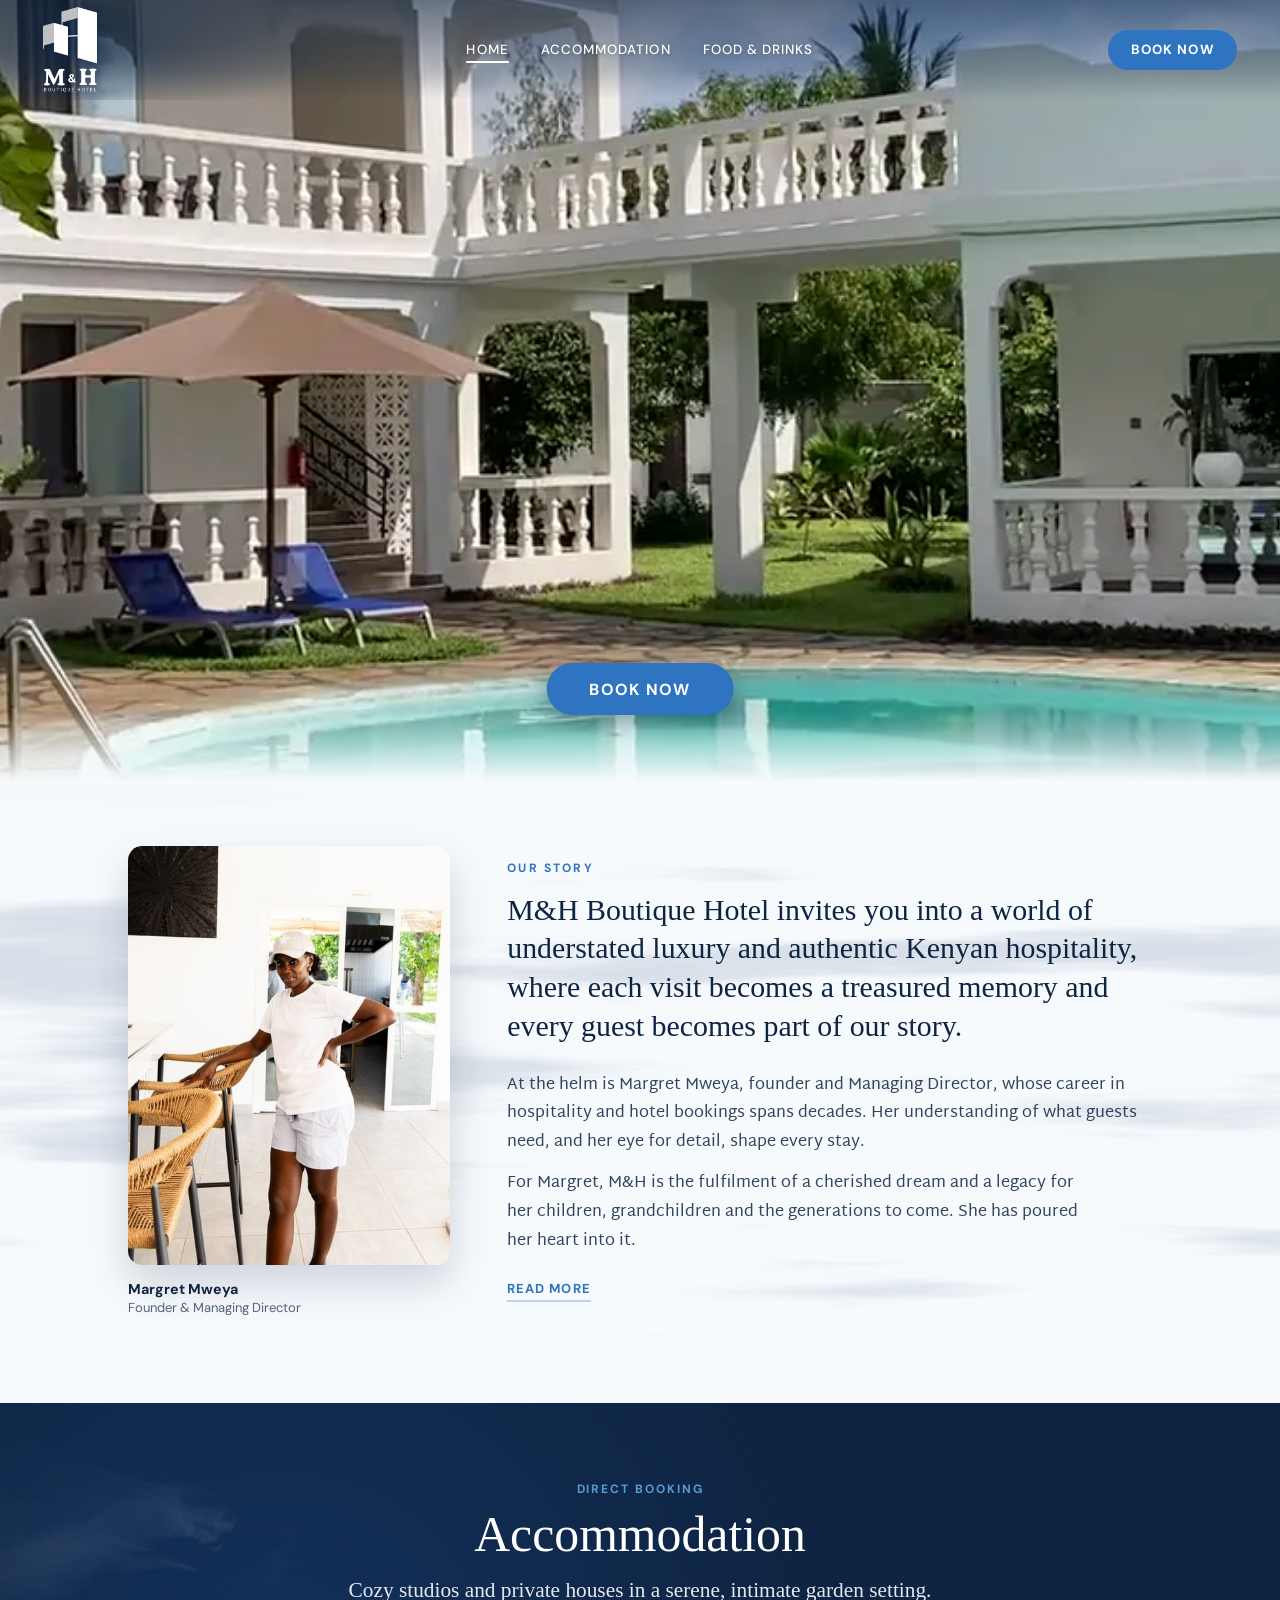
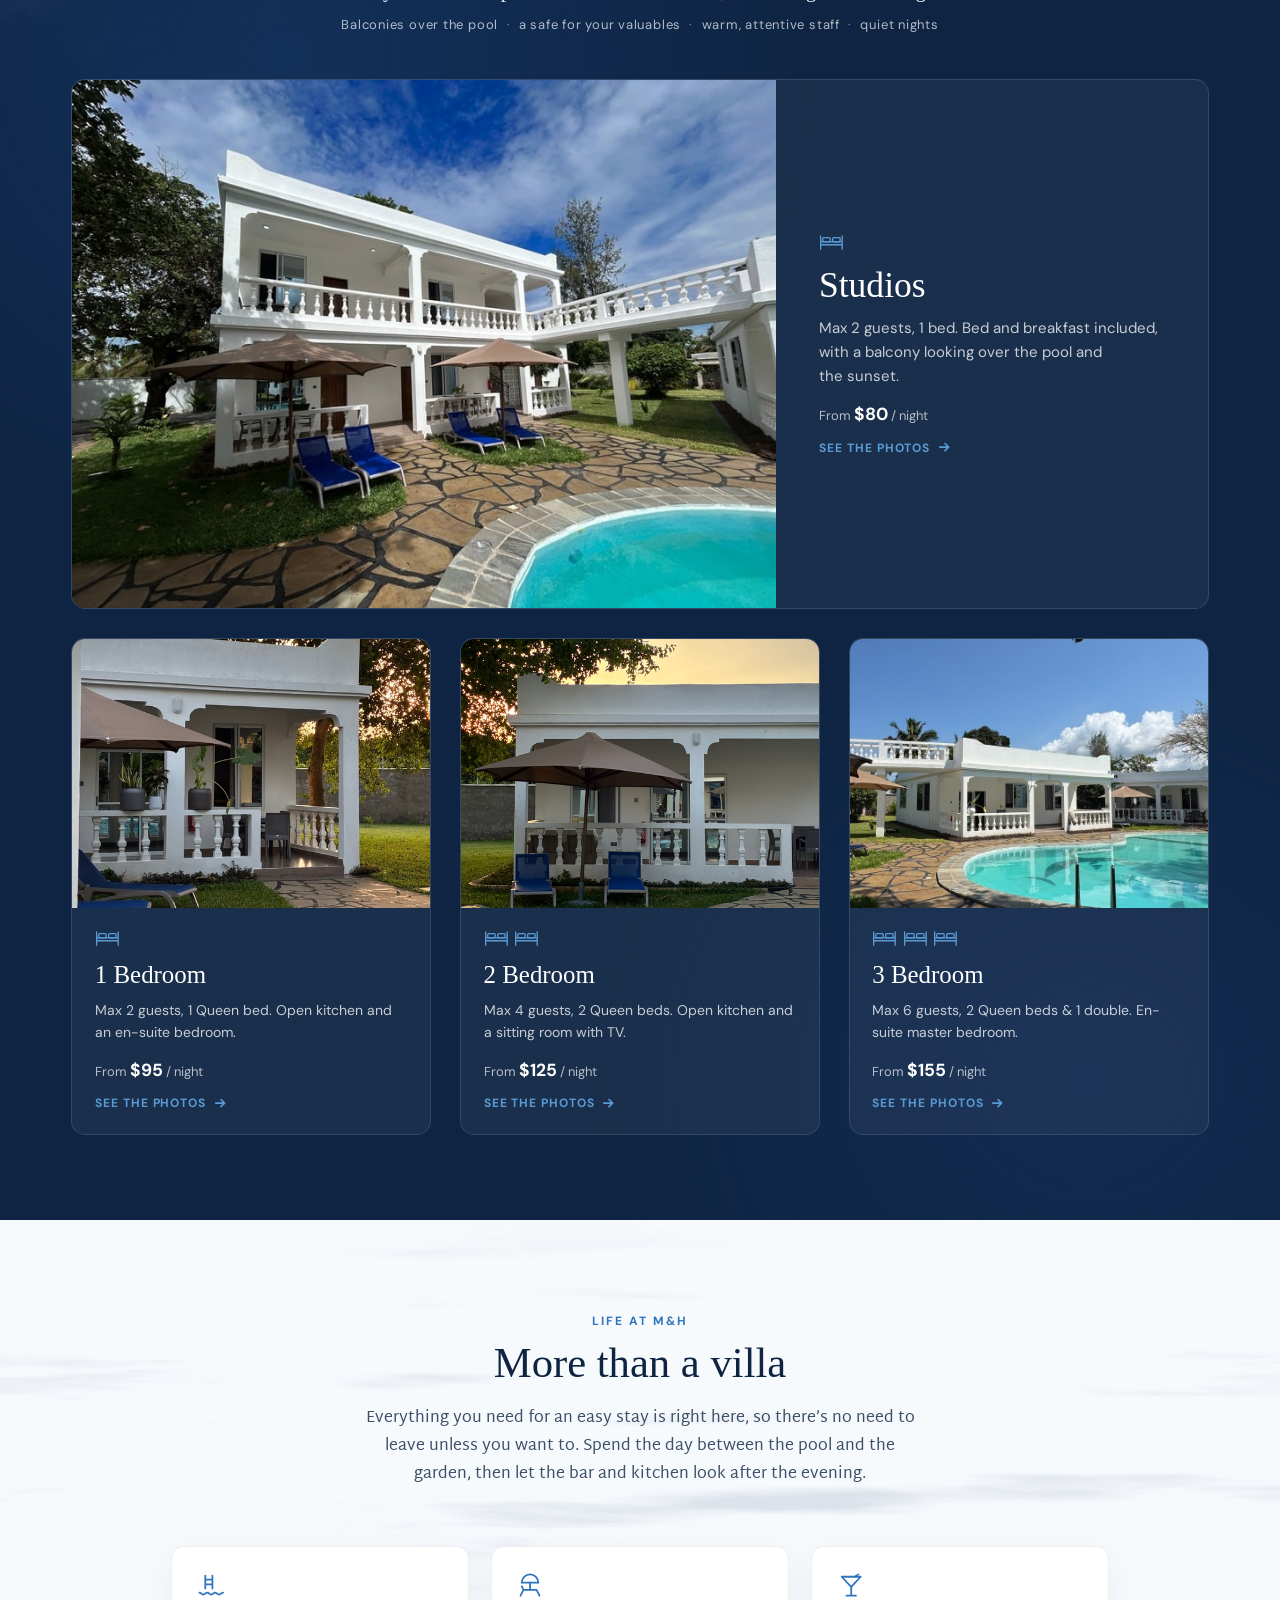
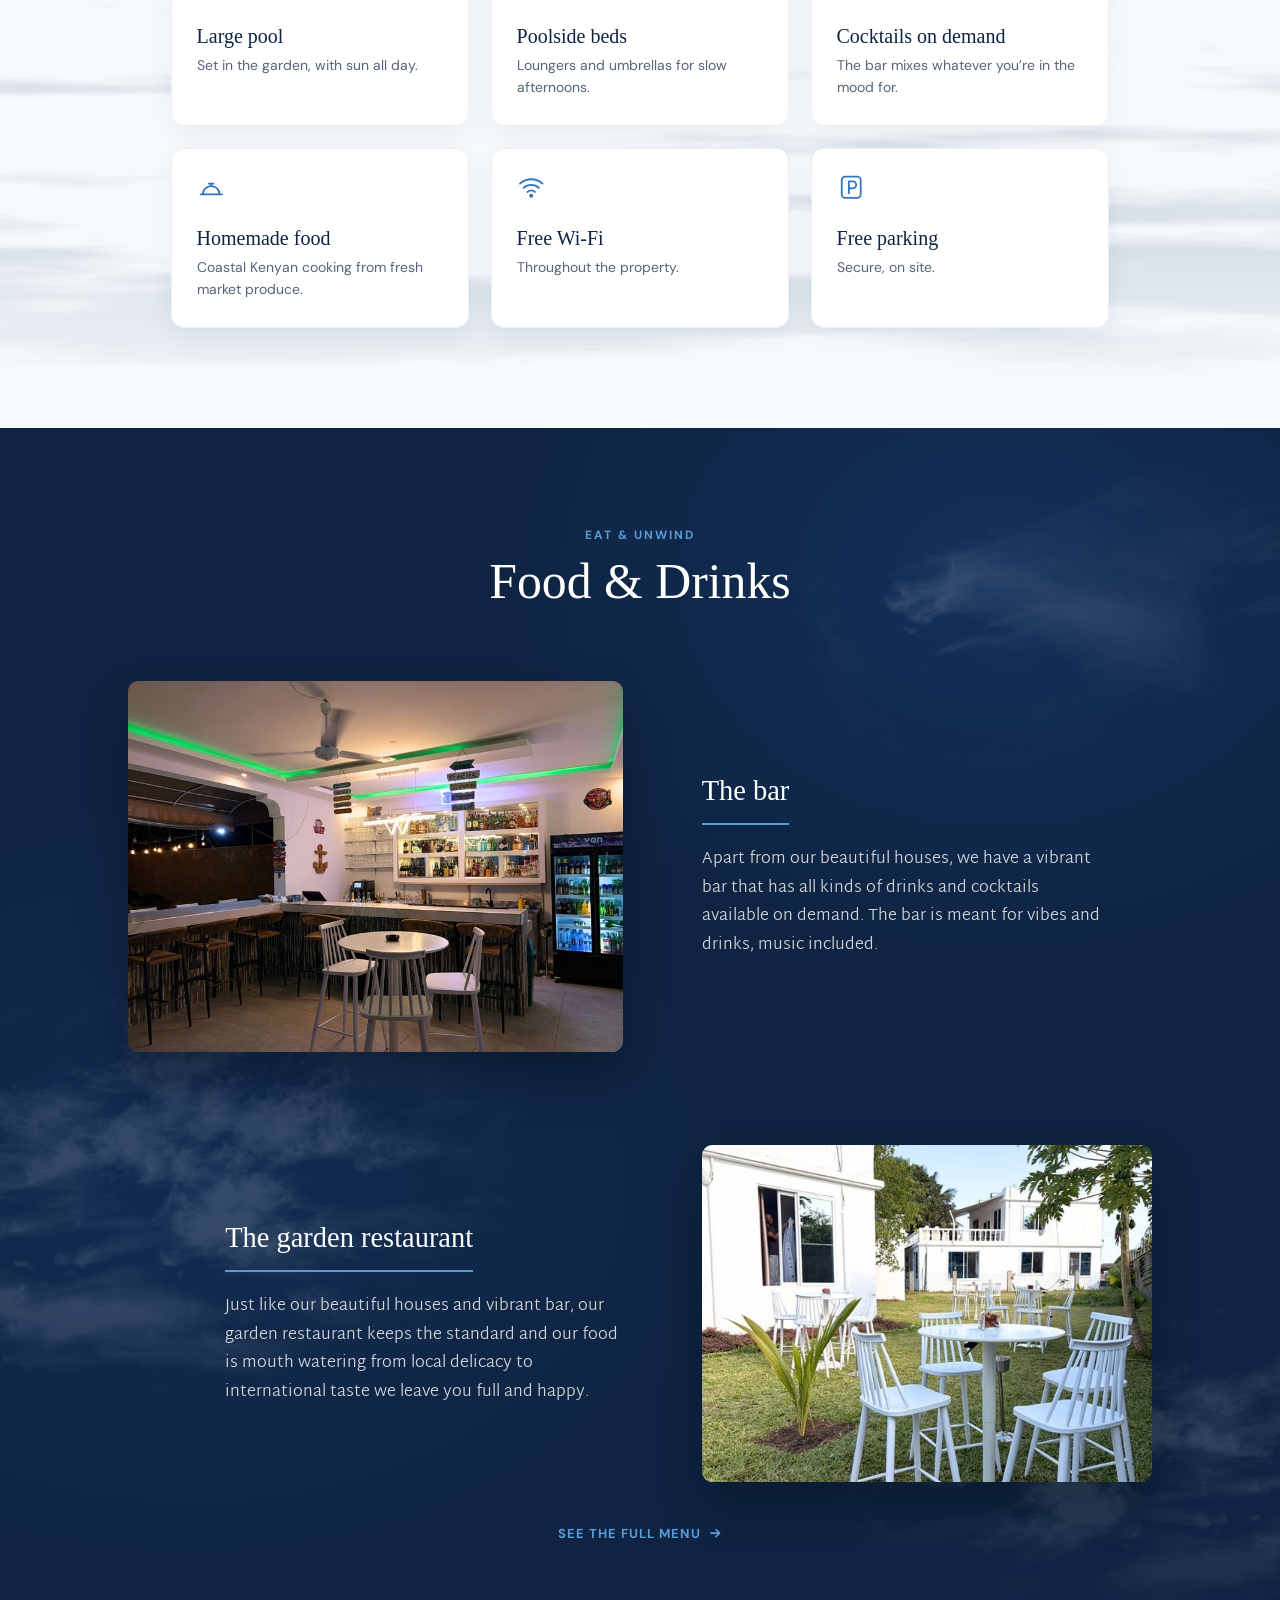
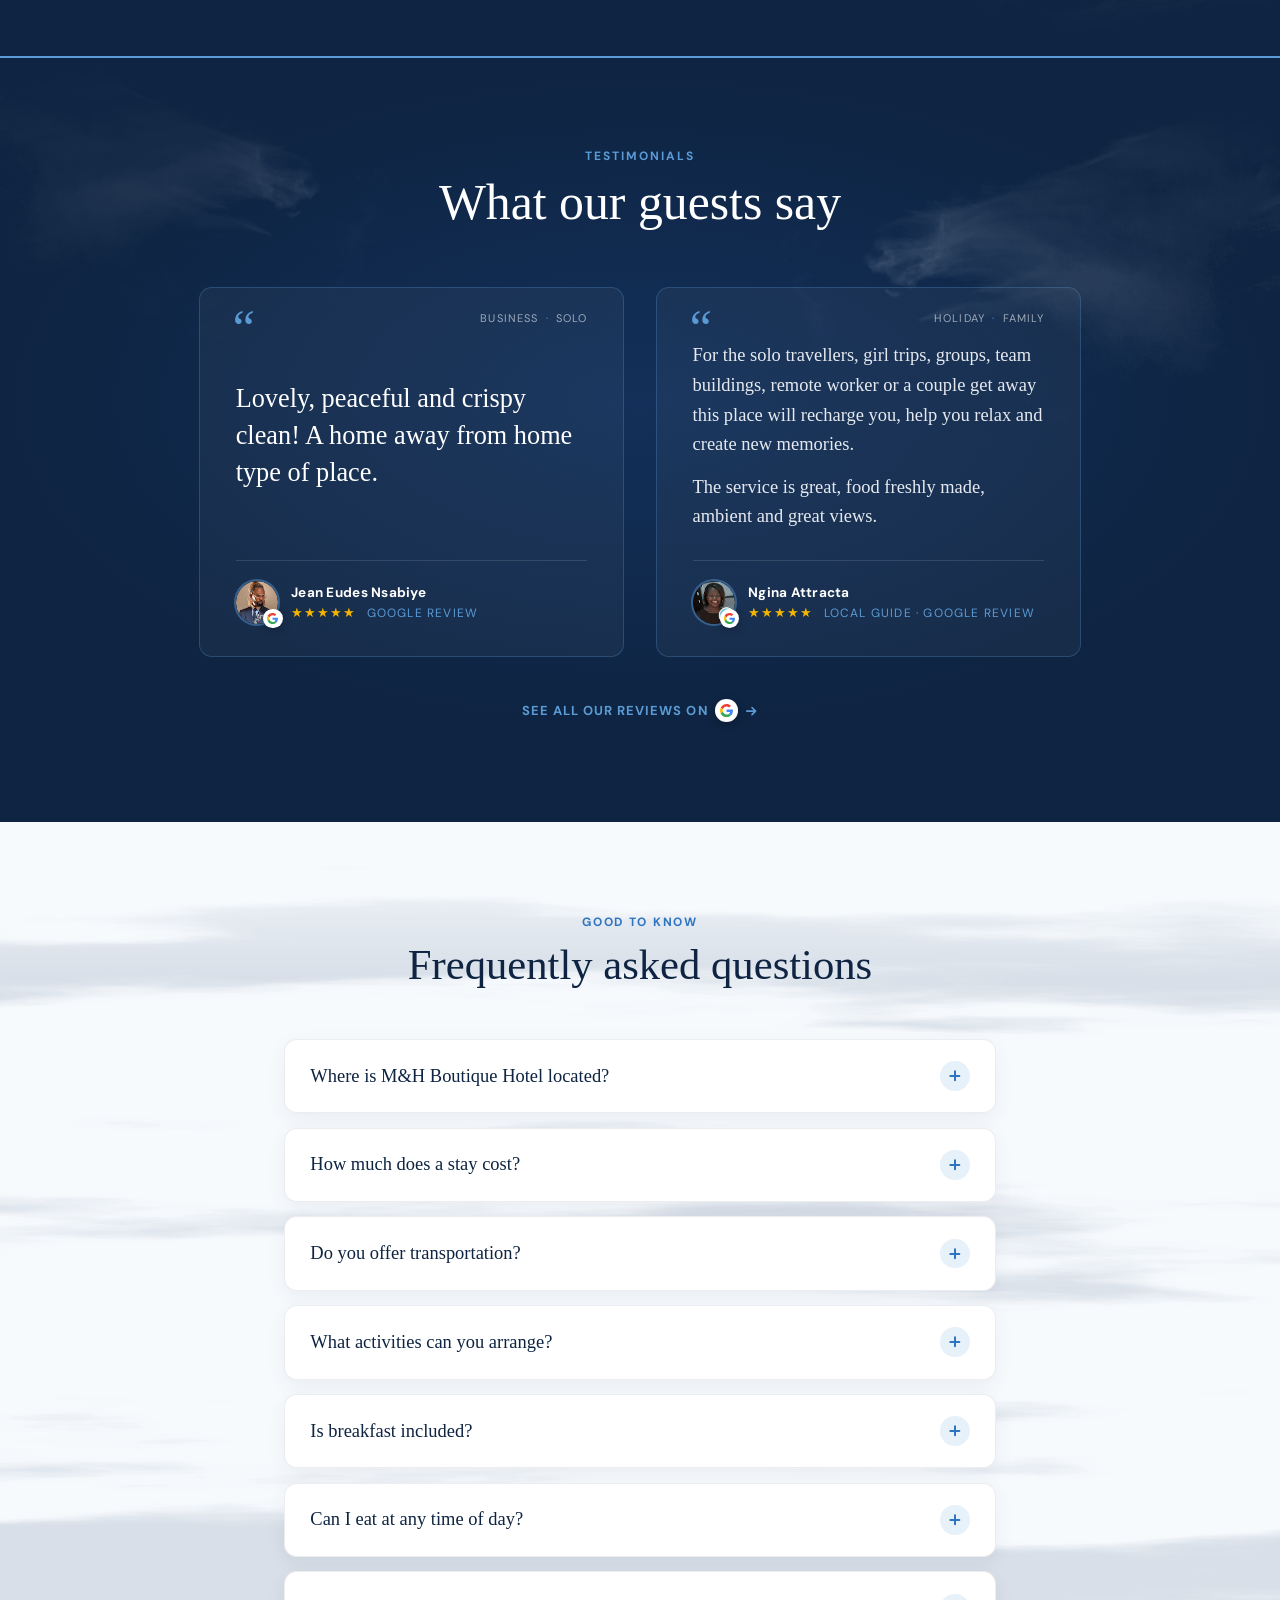
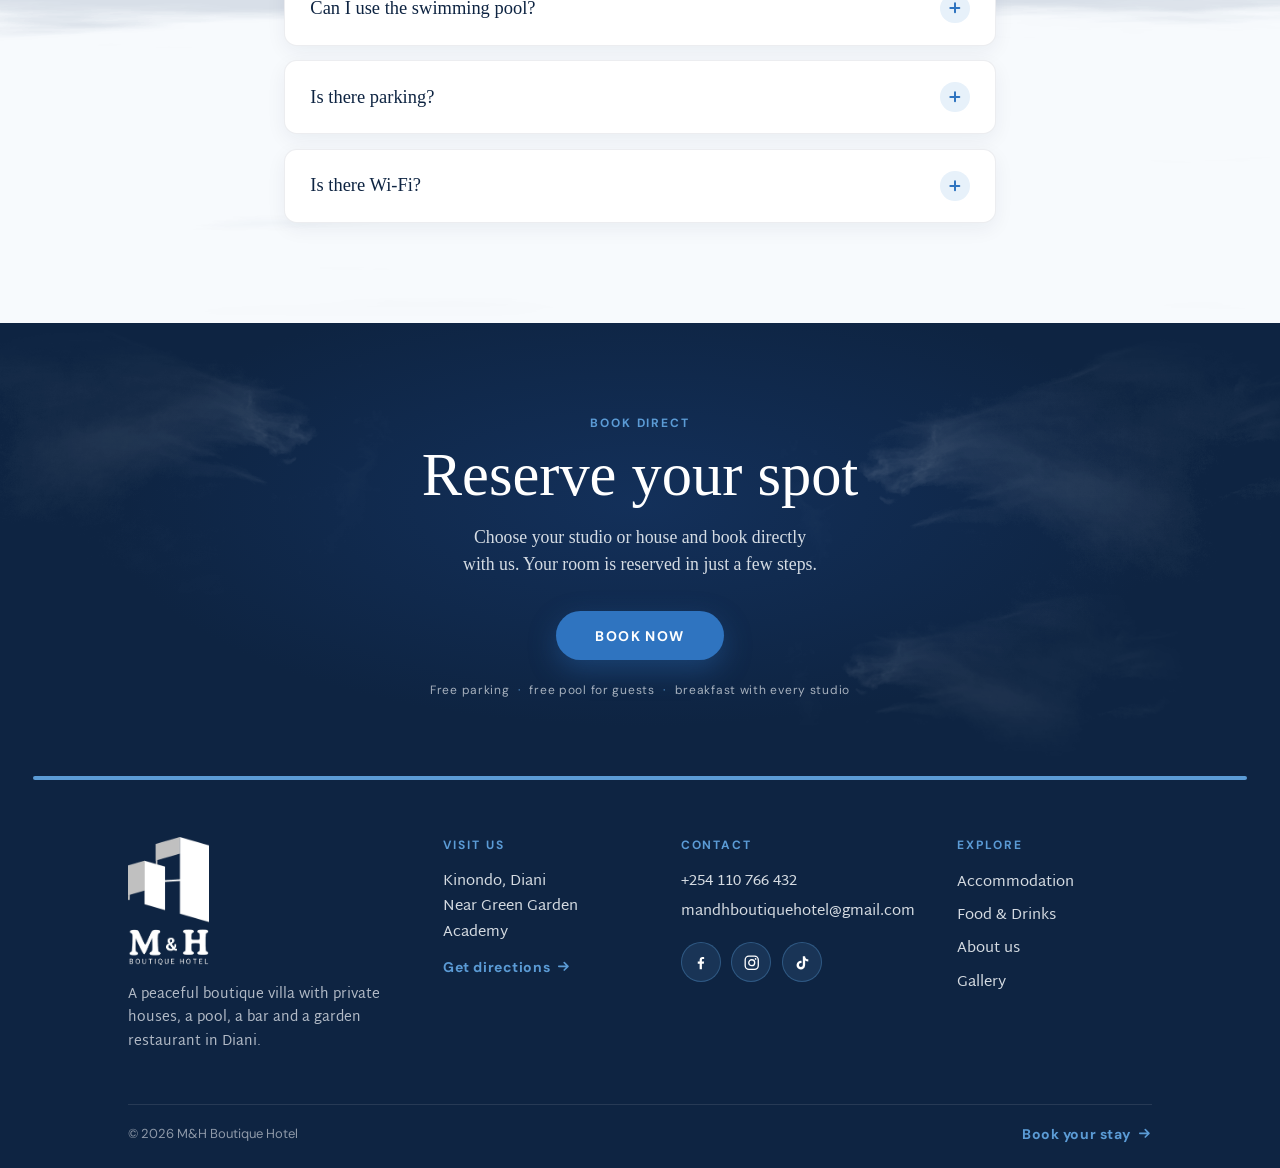
==== commit 681397e6: "Hotel data: drop room price offers that Google validates as Hotel Center prices Co-Authored-By: Clau" ====
--- a/index.html
+++ b/index.html
@@ -93,76 +93,6 @@
    "value": true
   }
  ],
- "makesOffer": [
-  {
-   "@type": "Offer",
-   "name": "Studio (bed & breakfast)",
-   "url": "https://www.mandhboutiquehotel.com/accommodation",
-   "priceCurrency": "USD",
-   "priceSpecification": {
-    "@type": "UnitPriceSpecification",
-    "price": 80,
-    "priceCurrency": "USD",
-    "unitText": "night"
-   },
-   "itemOffered": {
-    "@type": "HotelRoom",
-    "name": "Studio (bed & breakfast)",
-    "description": "Studio for up to 2 guests with breakfast included."
-   }
-  },
-  {
-   "@type": "Offer",
-   "name": "1 Bedroom house",
-   "url": "https://www.mandhboutiquehotel.com/accommodation",
-   "priceCurrency": "USD",
-   "priceSpecification": {
-    "@type": "UnitPriceSpecification",
-    "price": 95,
-    "priceCurrency": "USD",
-    "unitText": "night"
-   },
-   "itemOffered": {
-    "@type": "HotelRoom",
-    "name": "1 Bedroom house",
-    "description": "Private house with one bedroom and its own kitchen."
-   }
-  },
-  {
-   "@type": "Offer",
-   "name": "2 Bedroom house",
-   "url": "https://www.mandhboutiquehotel.com/accommodation",
-   "priceCurrency": "USD",
-   "priceSpecification": {
-    "@type": "UnitPriceSpecification",
-    "price": 125,
-    "priceCurrency": "USD",
-    "unitText": "night"
-   },
-   "itemOffered": {
-    "@type": "HotelRoom",
-    "name": "2 Bedroom house",
-    "description": "Private house with two bedrooms and its own kitchen."
-   }
-  },
-  {
-   "@type": "Offer",
-   "name": "3 Bedroom house",
-   "url": "https://www.mandhboutiquehotel.com/accommodation",
-   "priceCurrency": "USD",
-   "priceSpecification": {
-    "@type": "UnitPriceSpecification",
-    "price": 155,
-    "priceCurrency": "USD",
-    "unitText": "night"
-   },
-   "itemOffered": {
-    "@type": "HotelRoom",
-    "name": "3 Bedroom house",
-    "description": "Private house with three bedrooms and its own kitchen."
-   }
-  }
- ],
  "sameAs": [
   "https://www.instagram.com/mandh_boutique_hotel/",
   "https://www.tiktok.com/@mandhboutiquehotel",
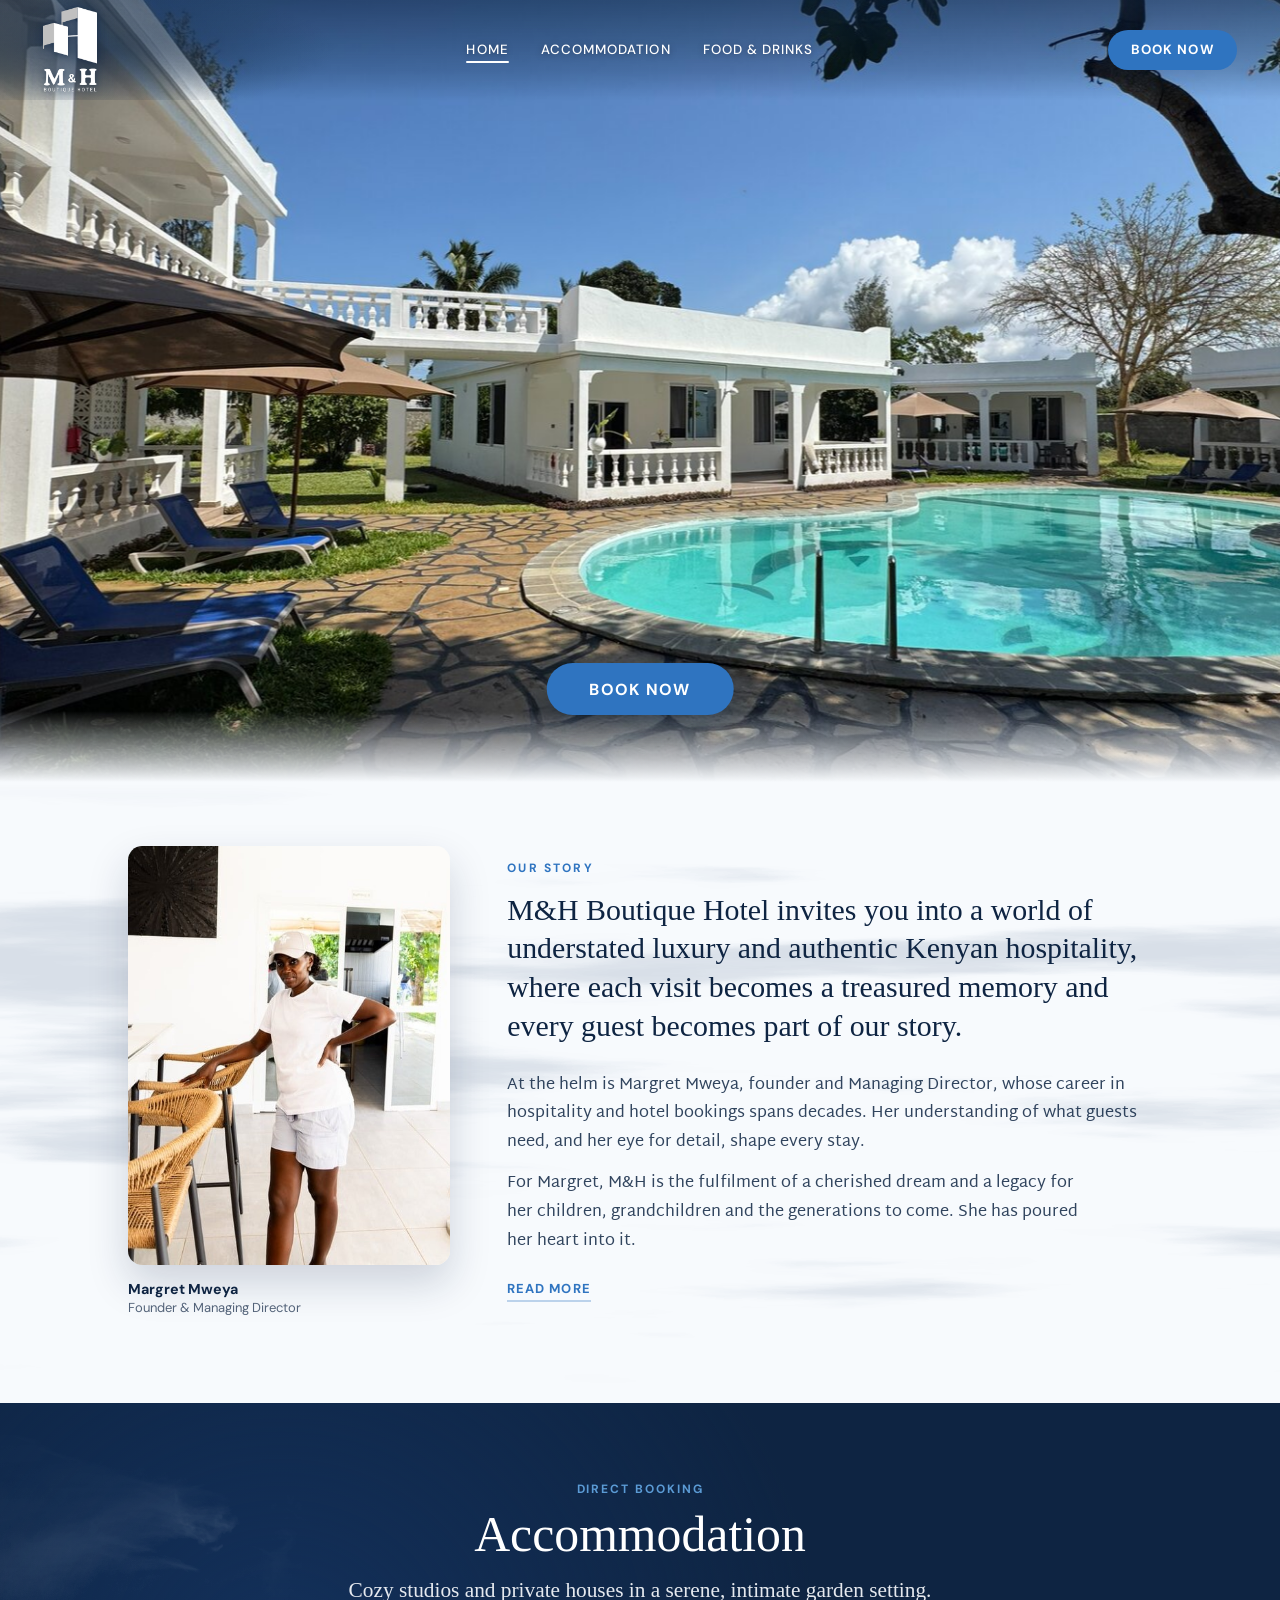
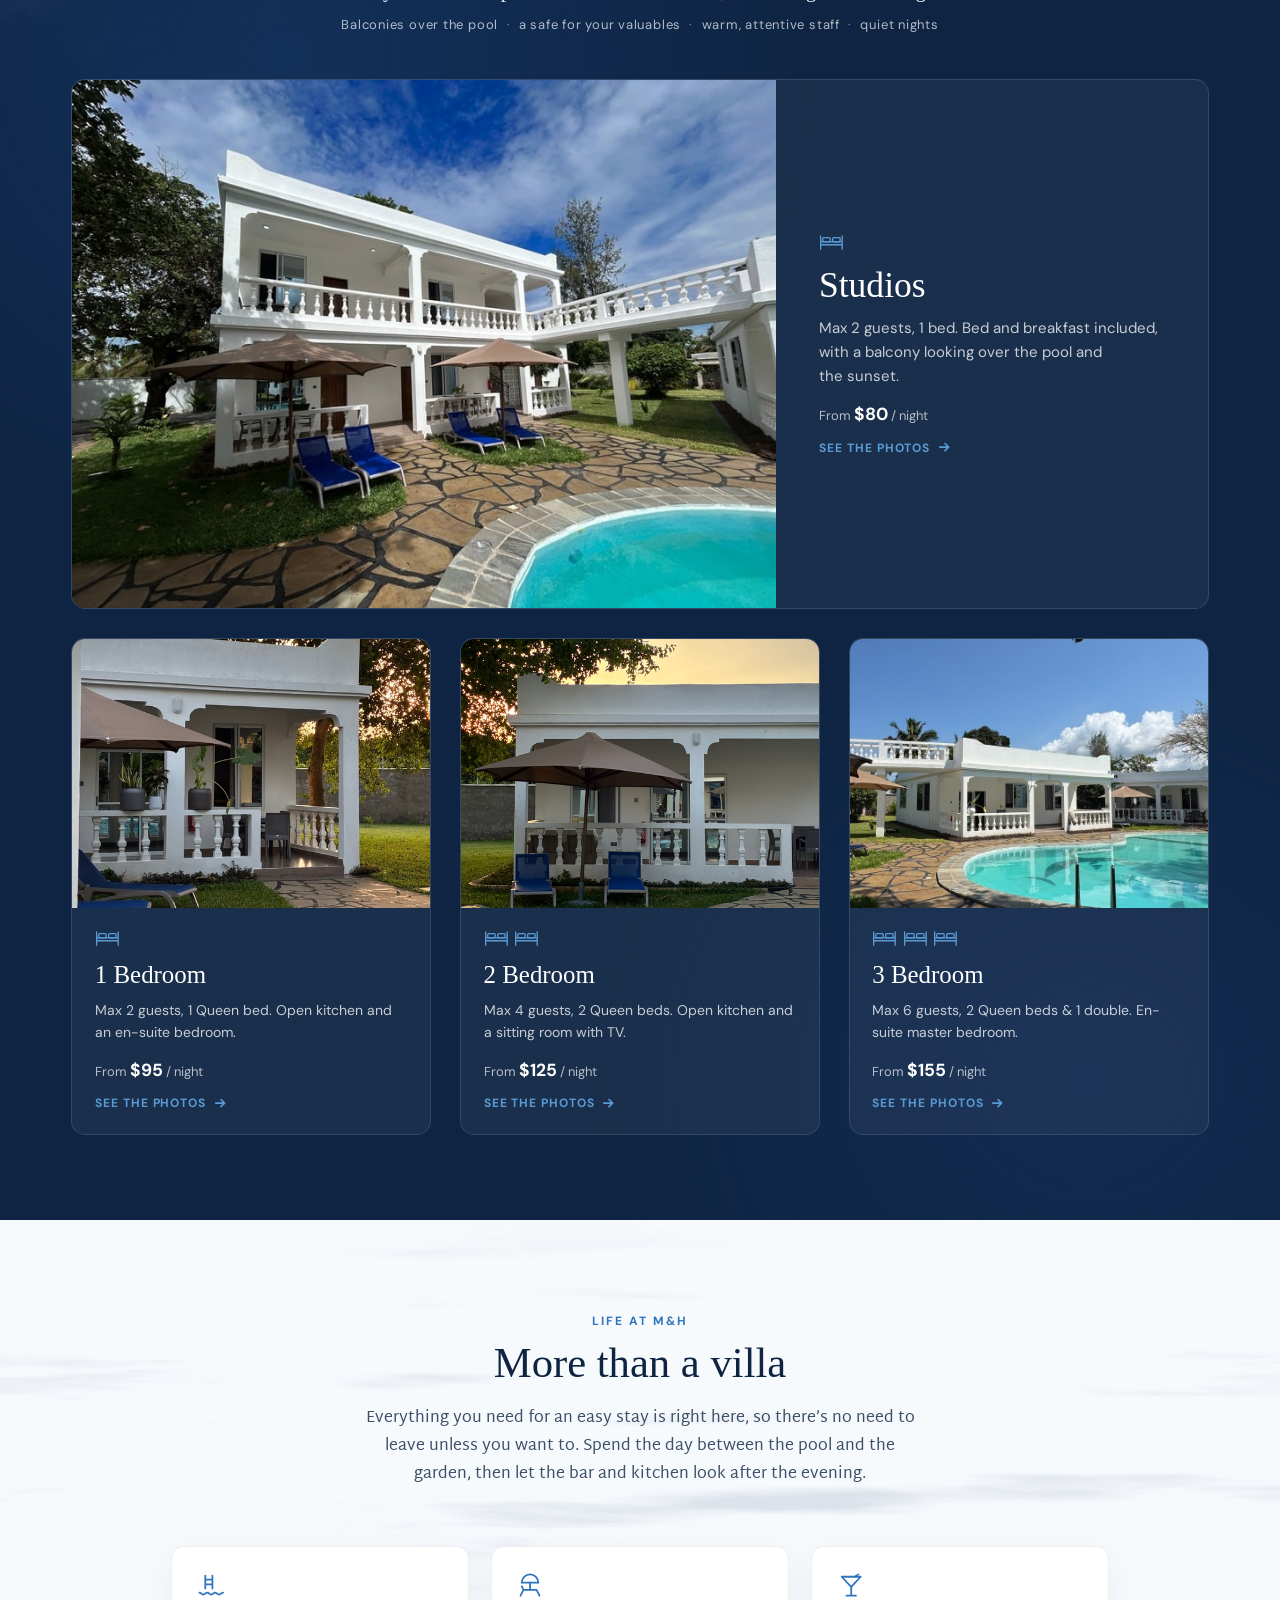
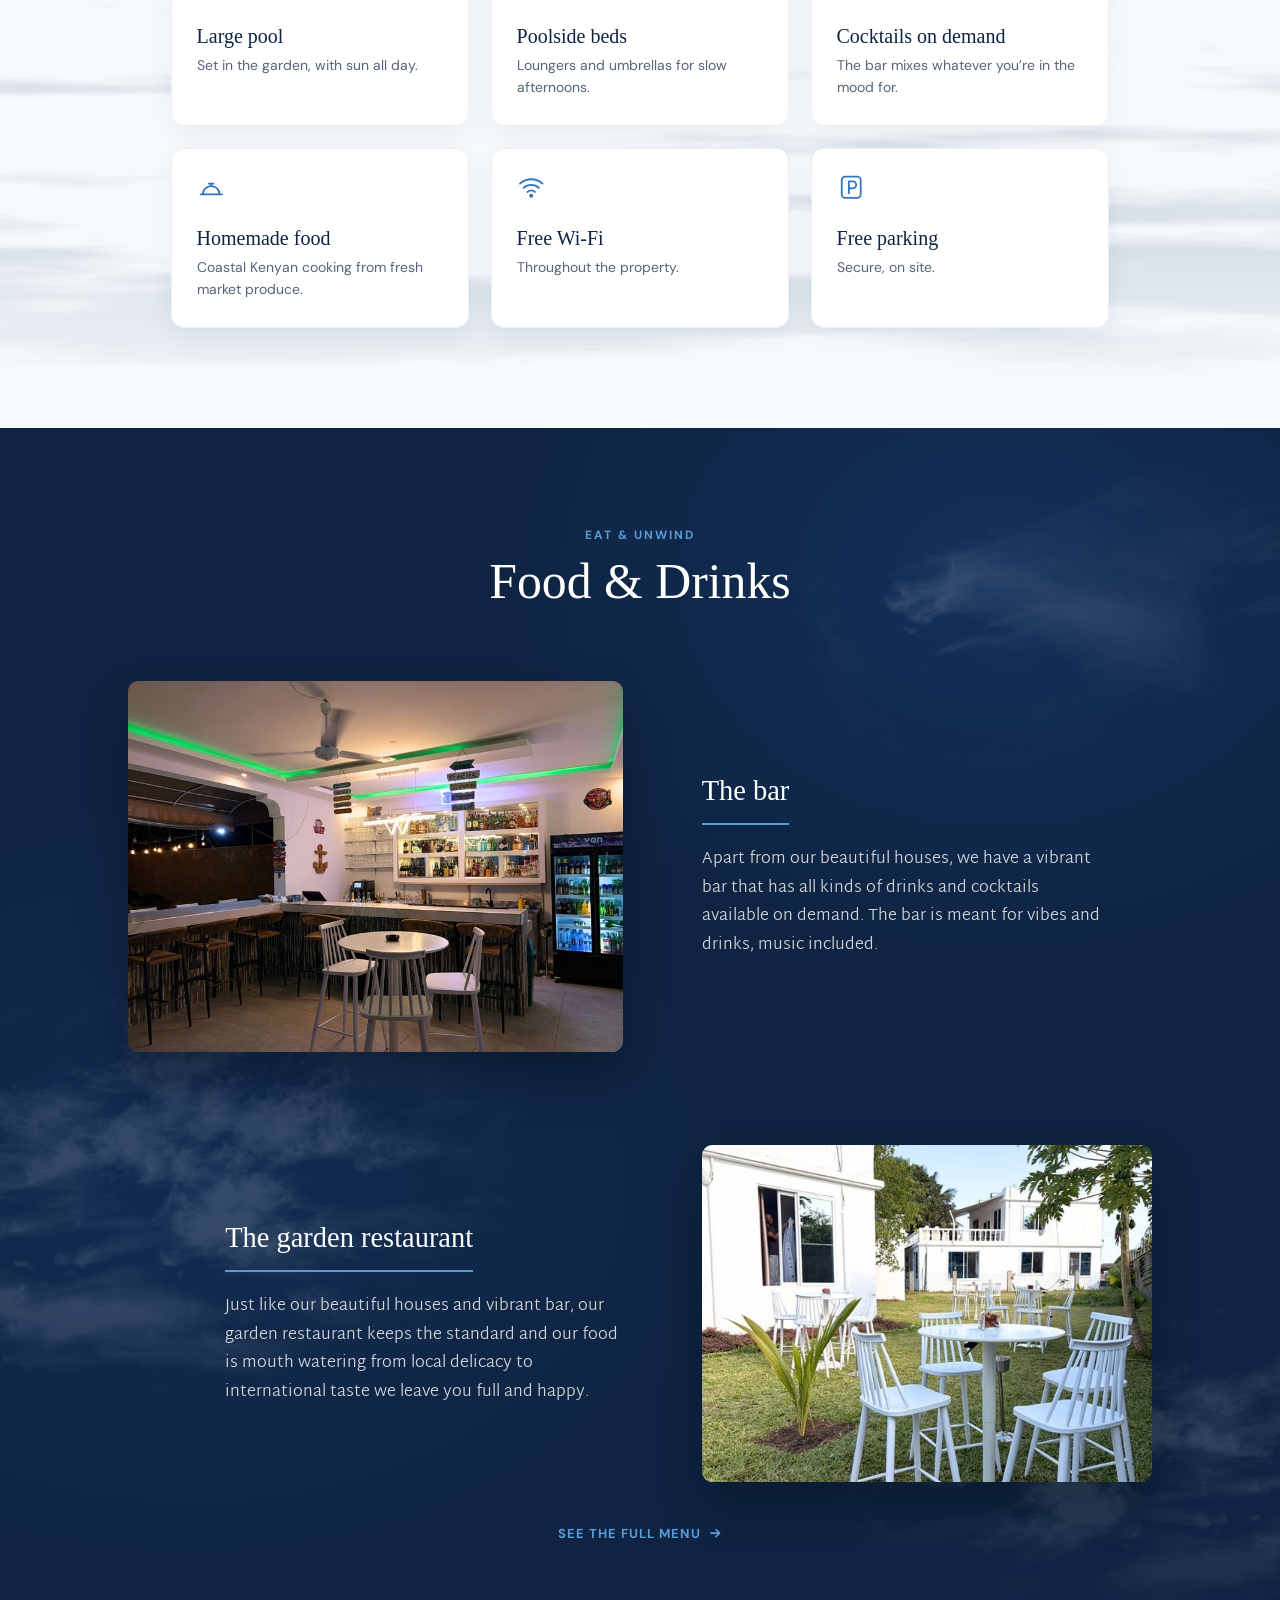
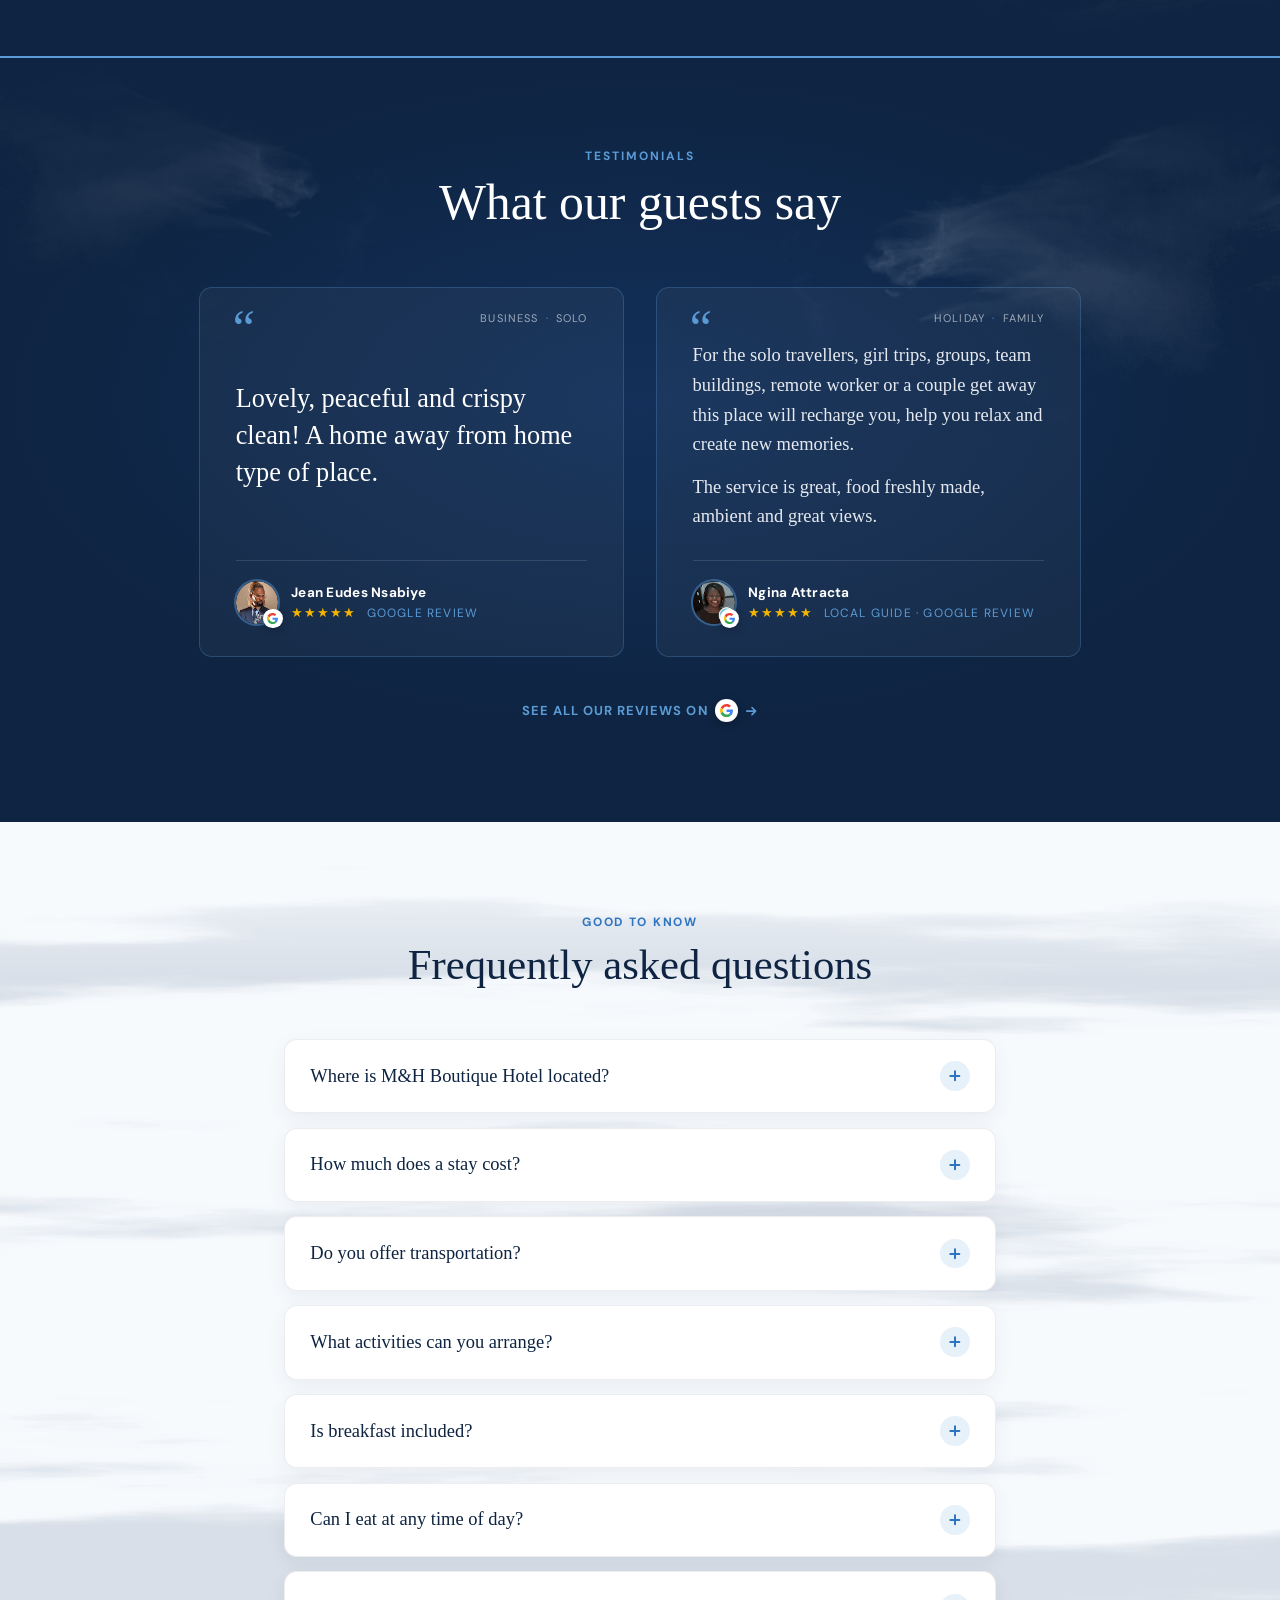
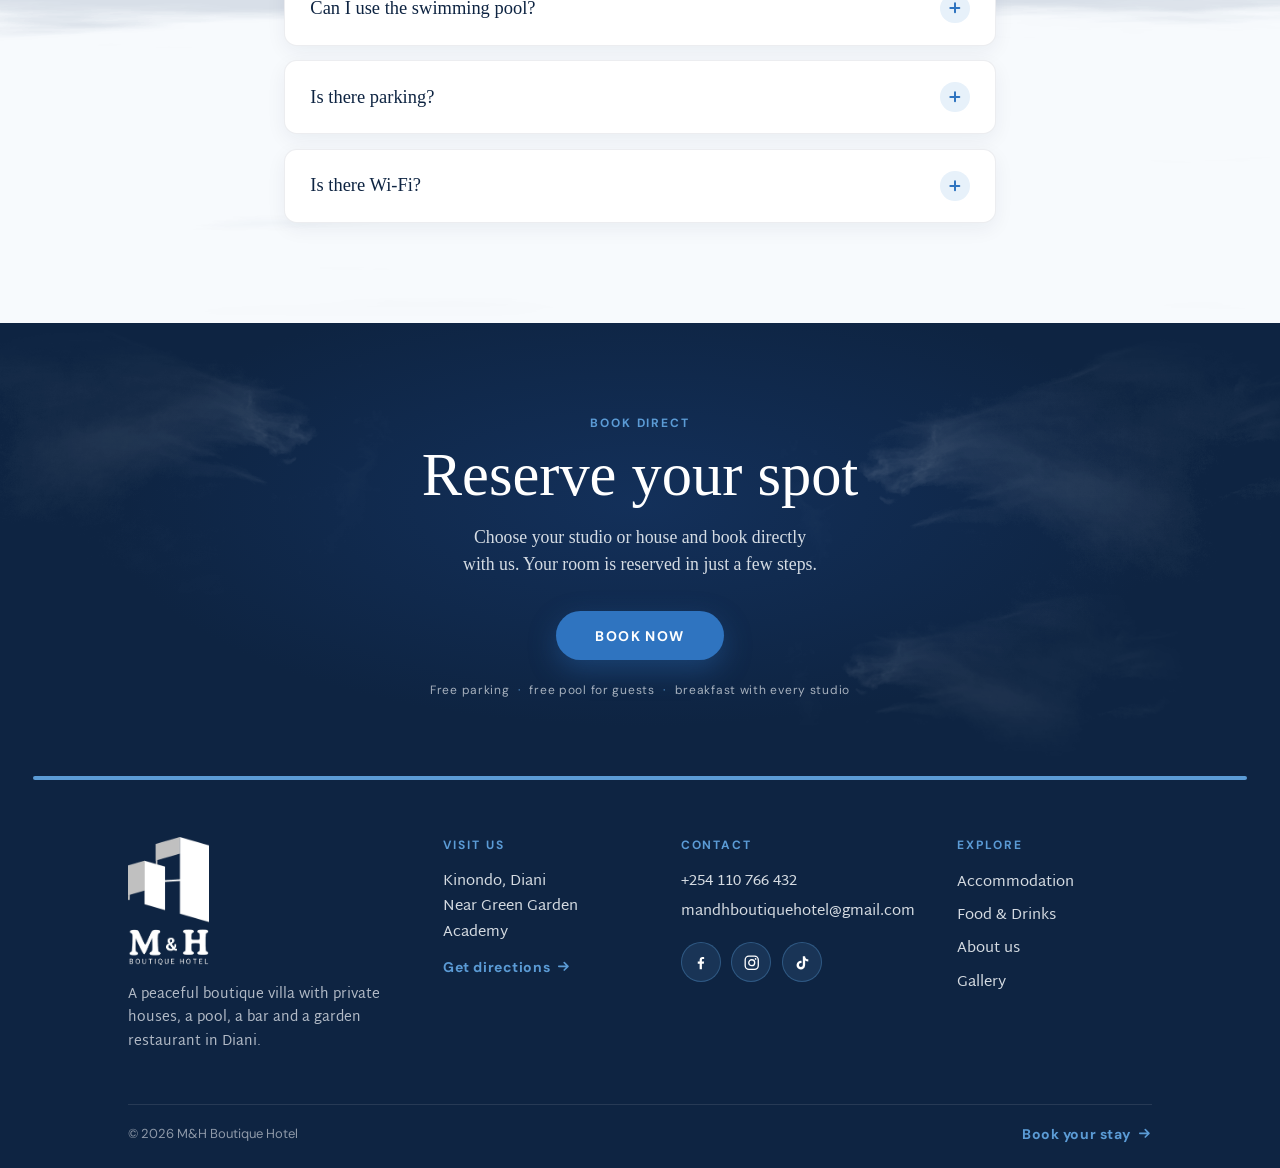
==== commit 5ad1a68e: "Titles and descriptions within Bing limits Co-Authored-By: Claude Opus 5.5 <noreply@anthropic.com>" ====
--- a/index.html
+++ b/index.html
@@ -3,14 +3,14 @@
 <head>
   <meta charset="utf-8">
   <meta name="viewport" content="width=device-width, initial-scale=1">
-  <title>M&amp;H Boutique Hotel | Boutique villa stay in Diani Beach, Kenya</title>
-  <meta name="description" content="A quiet boutique hotel in Kinondo, just outside Diani Beach, Kenya. Studios from $80 a night with breakfast, and 1, 2 and 3 bedroom houses with kitchens, around a pool with a bar and restaurant.">
+  <title>M&amp;H Boutique Hotel | Boutique Villa Stay in Diani, Kenya</title>
+  <meta name="description" content="Quiet boutique hotel in Kinondo, just outside Diani Beach, Kenya. Studios from $80 with breakfast and 1–3 bedroom houses with kitchens, around a pool.">
   <!-- SEO -->
   <link rel="canonical" href="https://www.mandhboutiquehotel.com/">
   <meta property="og:type" content="website">
   <meta property="og:site_name" content="M&amp;H Boutique Hotel">
-  <meta property="og:title" content="M&amp;H Boutique Hotel | Boutique villa stay in Diani Beach, Kenya">
-  <meta property="og:description" content="A quiet boutique hotel in Kinondo, just outside Diani Beach, Kenya. Studios from $80 a night with breakfast, and 1, 2 and 3 bedroom houses with kitchens, around a pool with a bar and restaurant.">
+  <meta property="og:title" content="M&amp;H Boutique Hotel | Boutique Villa Stay in Diani, Kenya">
+  <meta property="og:description" content="Quiet boutique hotel in Kinondo, just outside Diani Beach, Kenya. Studios from $80 with breakfast and 1–3 bedroom houses with kitchens, around a pool.">
   <meta property="og:url" content="https://www.mandhboutiquehotel.com/">
   <meta property="og:image" content="https://www.mandhboutiquehotel.com/assets/images/og/og-home.jpg">
   <meta property="og:image:width" content="1200">
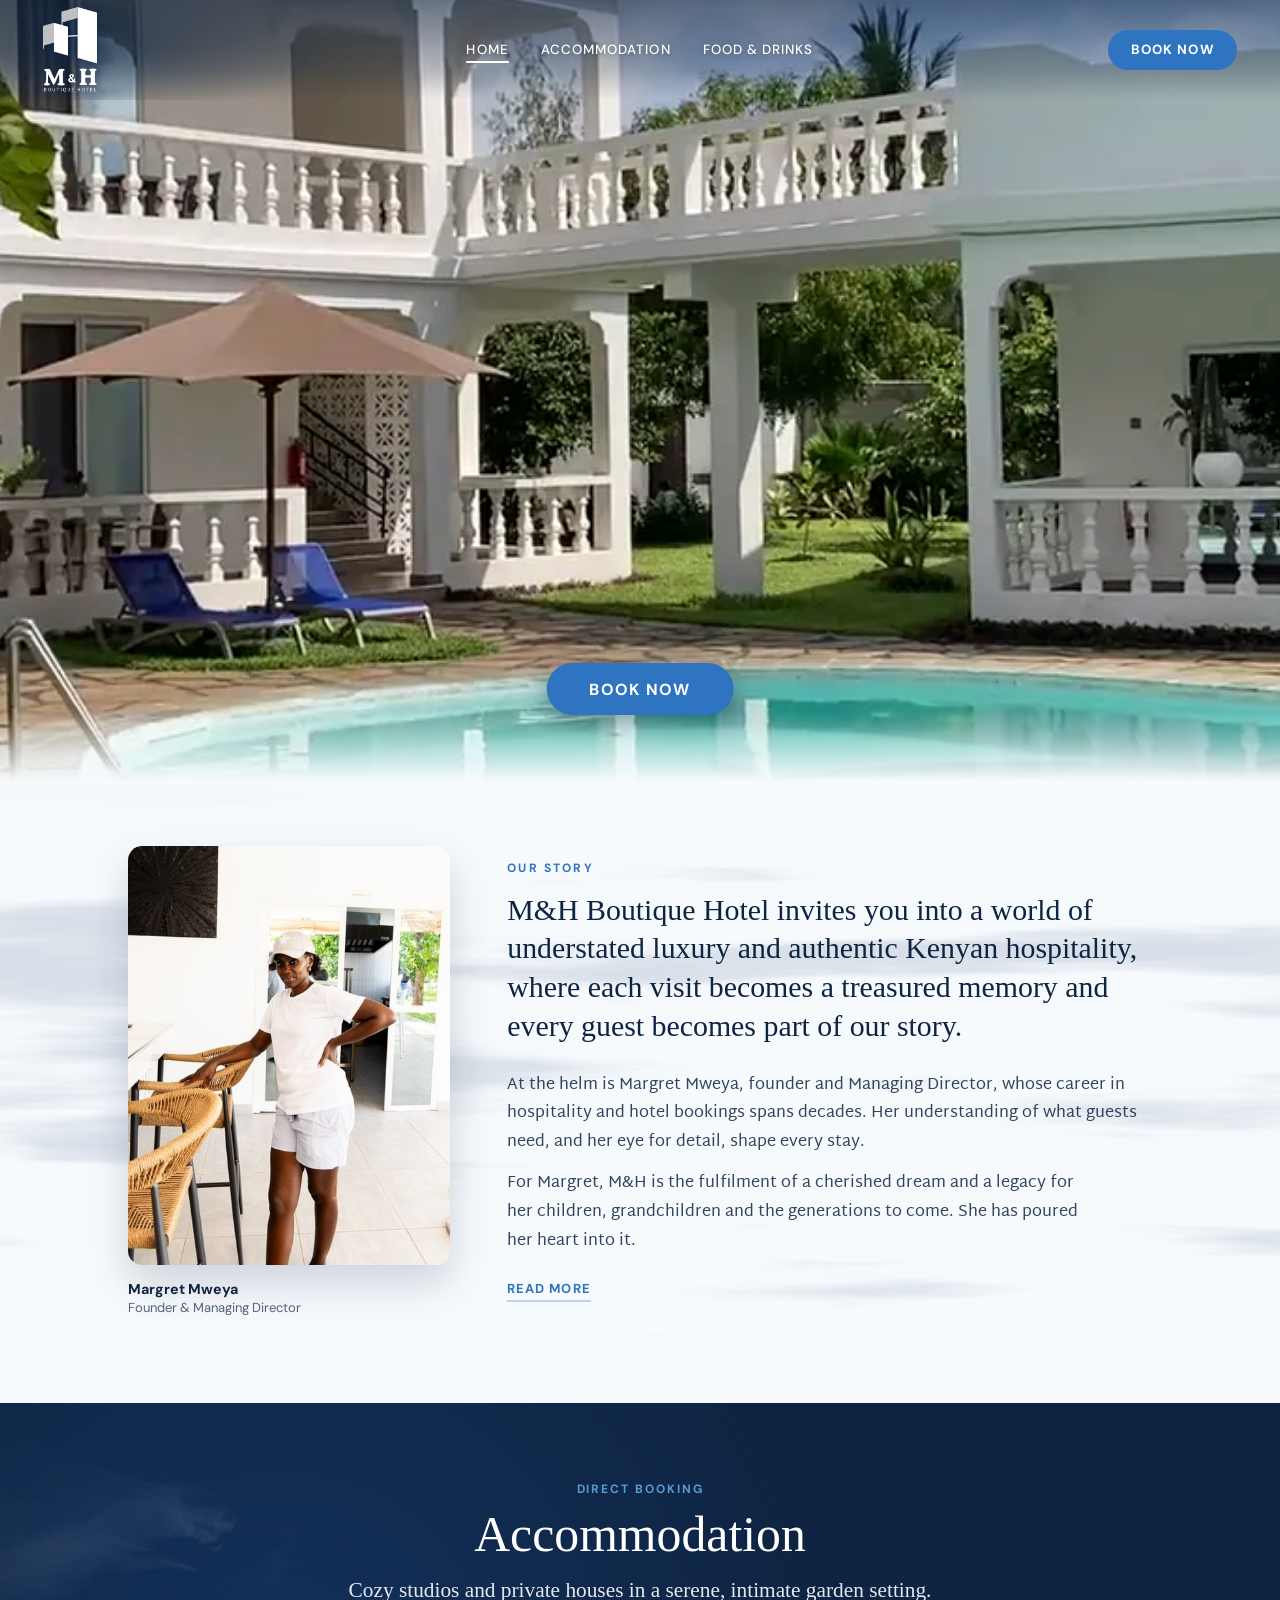
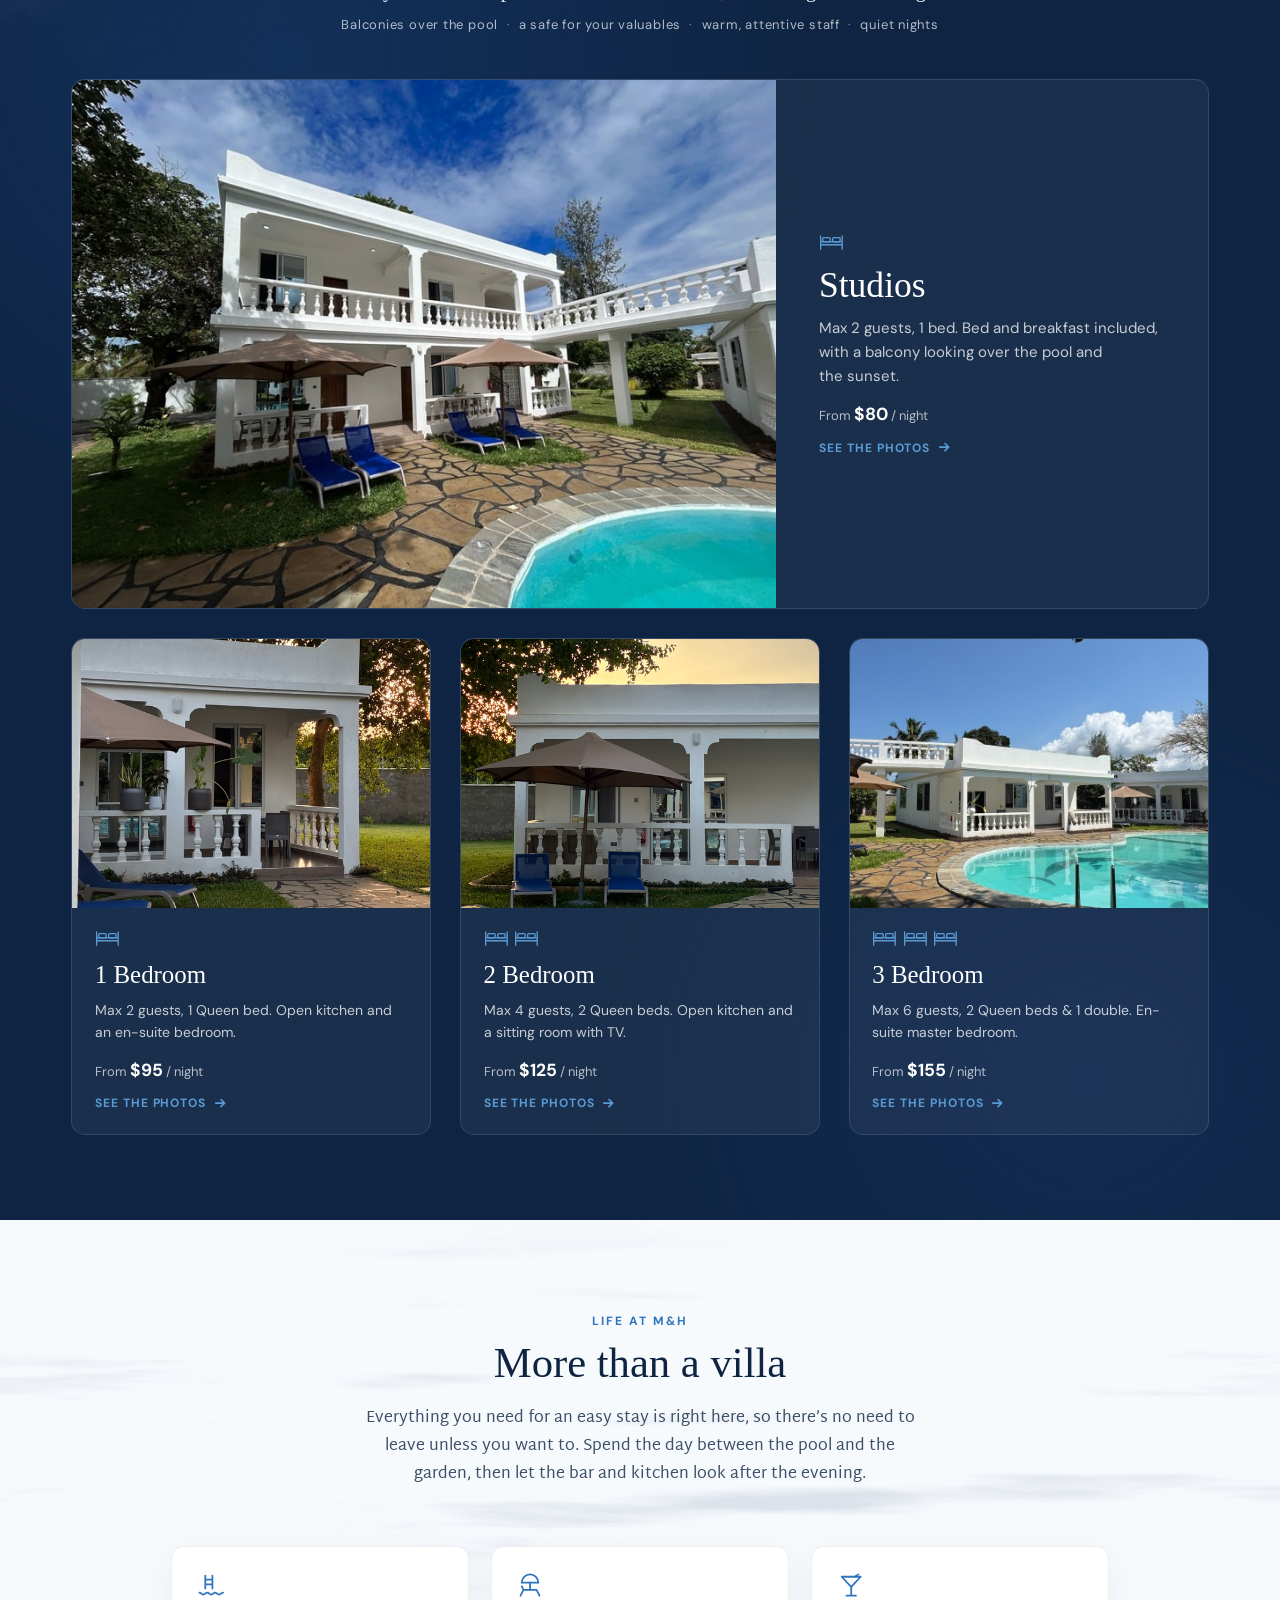
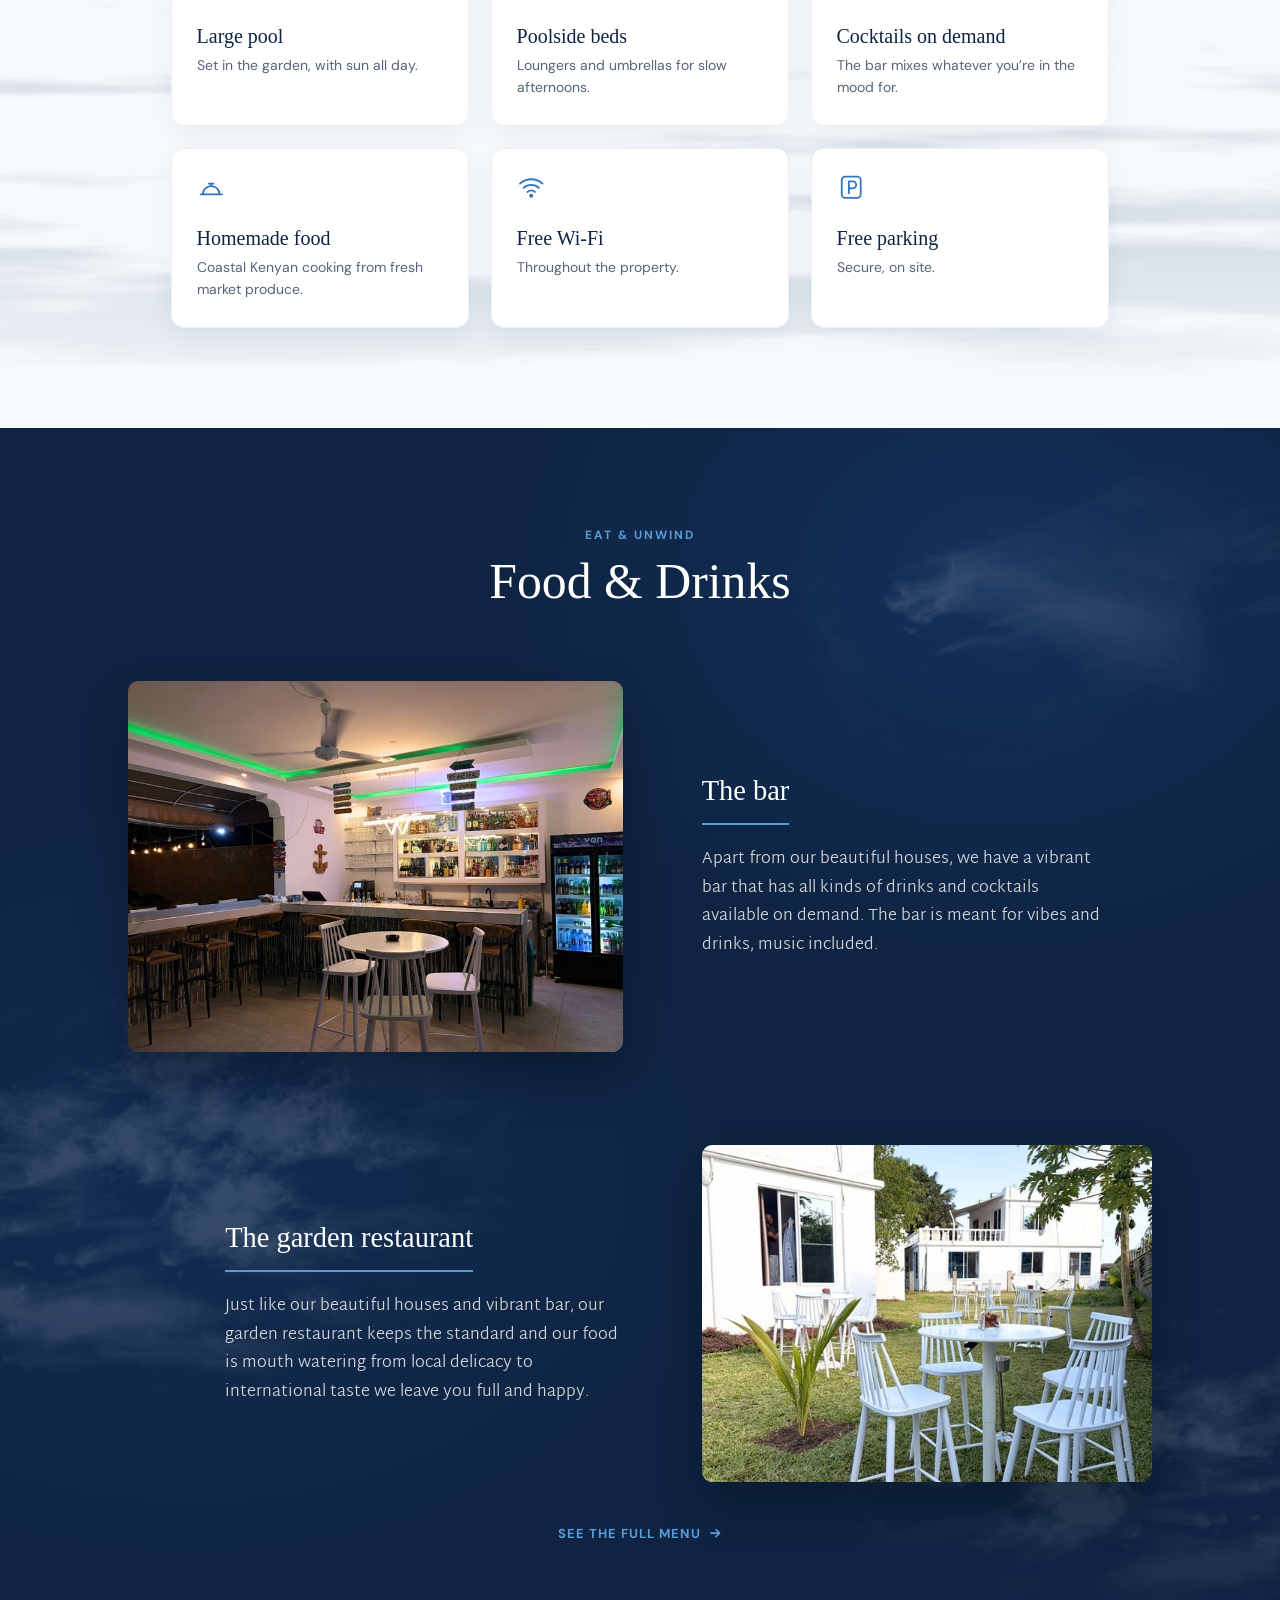
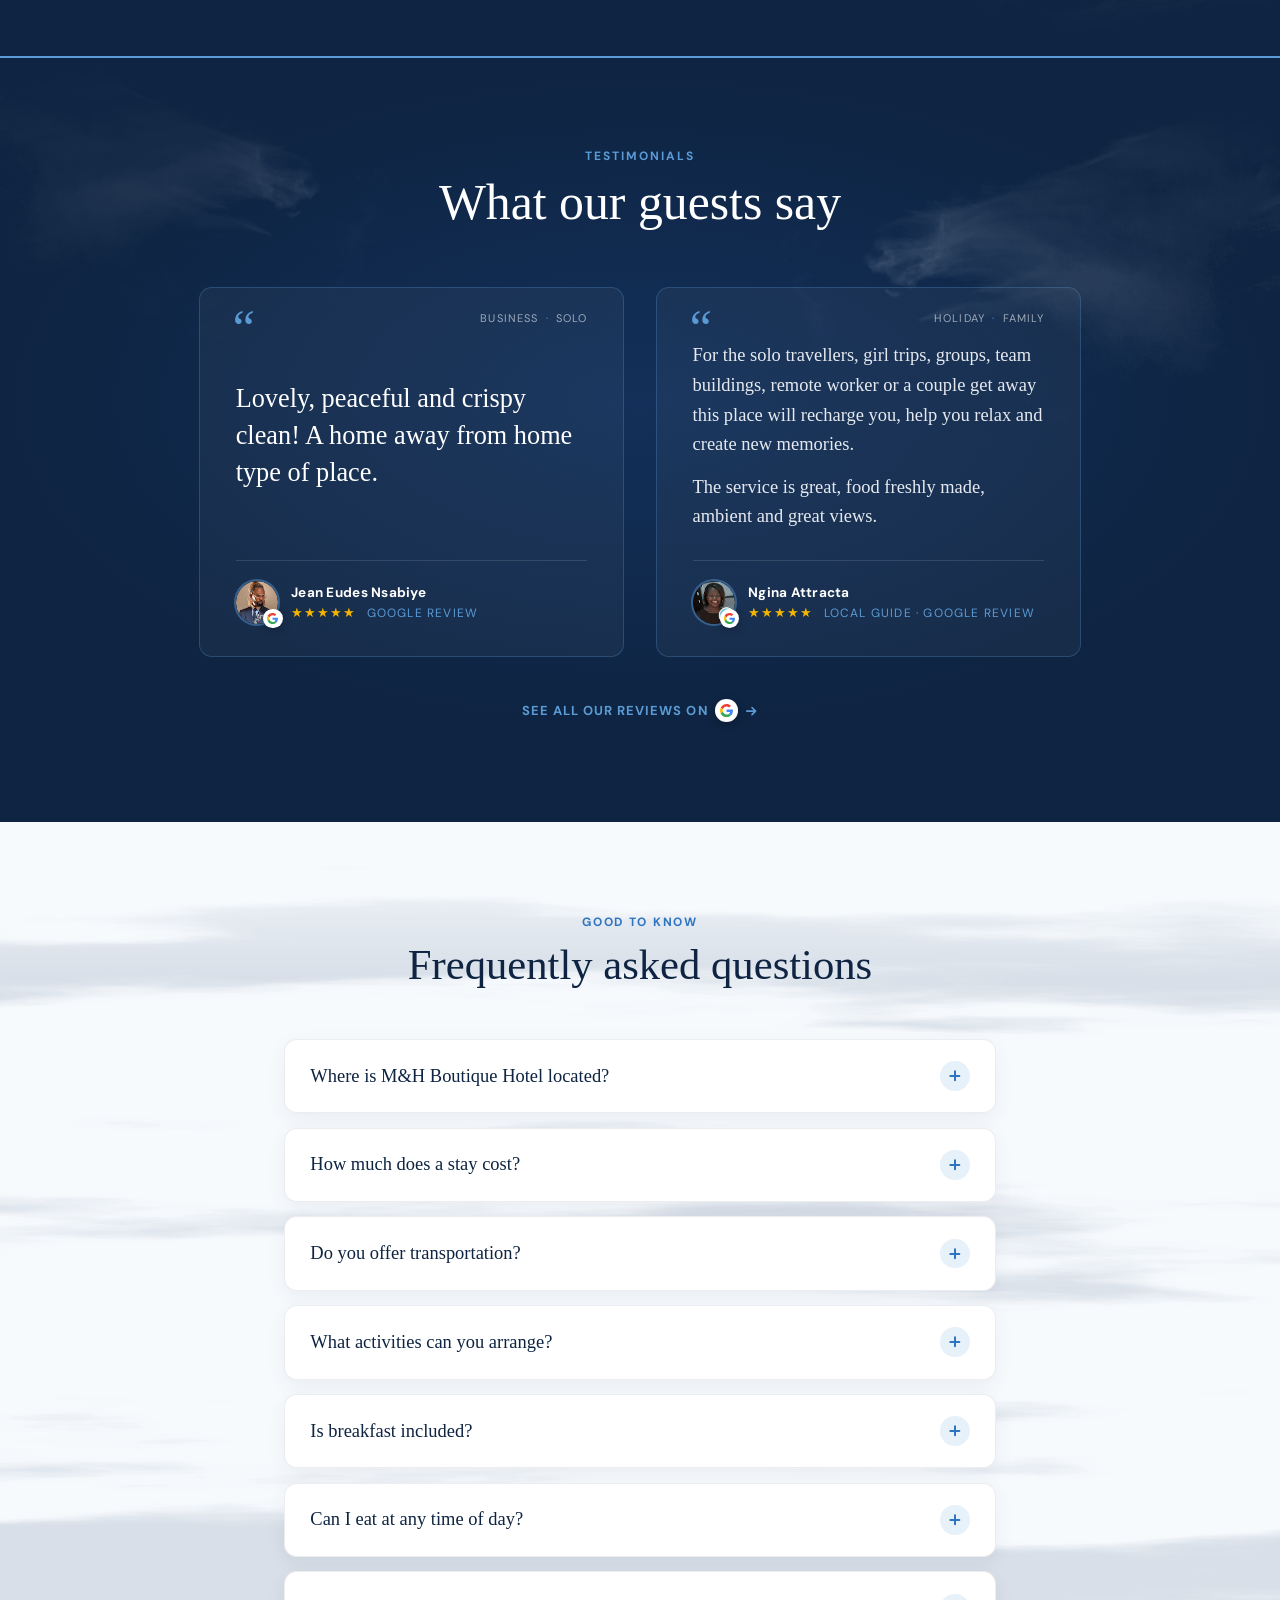
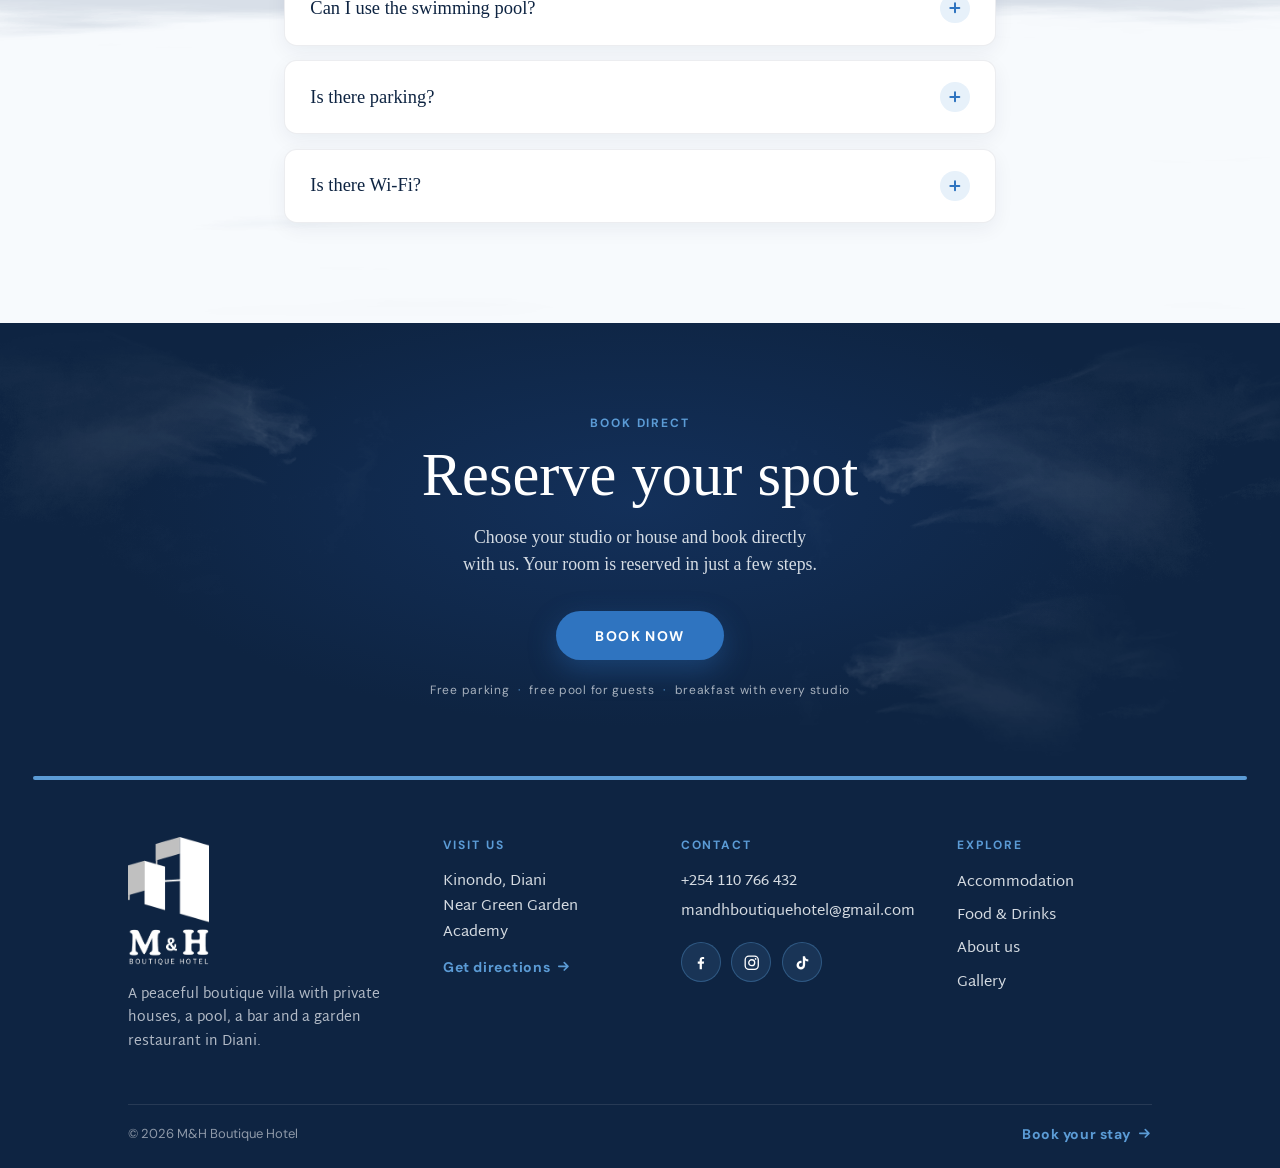
==== commit e3b3bb03: "Sharing tags: image type and X image description Co-Authored-By: Claude Opus 5.5 <noreply@anthropic." ====
--- a/index.html
+++ b/index.html
@@ -15,9 +15,11 @@
   <meta property="og:image" content="https://www.mandhboutiquehotel.com/assets/images/og/og-home.jpg">
   <meta property="og:image:width" content="1200">
   <meta property="og:image:height" content="630">
+  <meta property="og:image:type" content="image/jpeg">
   <meta property="og:image:alt" content="The swimming pool and white villas of M&amp;H Boutique Hotel under a blue sky">
   <meta property="og:locale" content="en_KE">
   <meta name="twitter:card" content="summary_large_image">
+  <meta name="twitter:image:alt" content="The swimming pool and white villas of M&amp;H Boutique Hotel under a blue sky">
   <script type="application/ld+json">
 {
  "@context": "https://schema.org",
